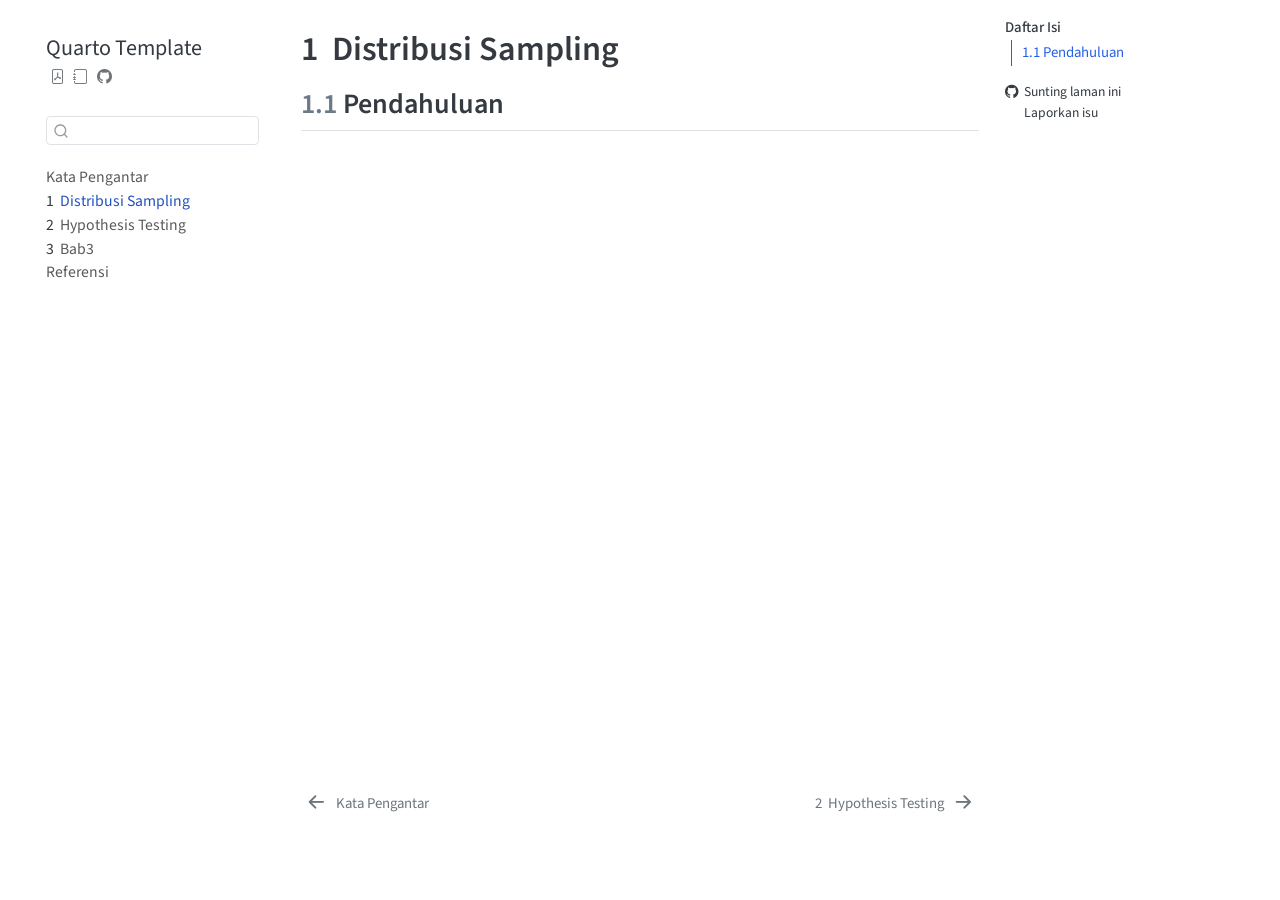
==== docs/chapters/bab-1.html @ 491b6e1a "Initial Quarto book project" ====
<!DOCTYPE html>
<html xmlns="http://www.w3.org/1999/xhtml" lang="id" xml:lang="id"><head>

<meta charset="utf-8">
<meta name="generator" content="quarto-1.11.9">

<meta name="viewport" content="width=device-width, initial-scale=1.0, user-scalable=yes">

<meta name="description" content="Deskripsi singkat tentang buku">

<title>1&nbsp; Distribusi Sampling – Quarto Template</title>
<style>
/* Default styles provided by pandoc.
** See https://pandoc.org/MANUAL.html#variables-for-html for config info.
*/
span.smallcaps{font-variant: small-caps;}
div.columns{display: flex; gap: 1.5em;}
div.column{flex: auto;}
@media screen {
div.columns{gap: min(4vw, 1.5em);}
div.column{overflow-x: auto;}
}
div.hanging-indent{margin-left: 1.5em; text-indent: -1.5em;}
ul.task-list{list-style: none;}
ul.task-list li input[type="checkbox"] {
  width: 0.8em;
  margin: 0 0.8em 0.2em -1em; /* quarto-specific, see https://github.com/quarto-dev/quarto-cli/issues/4556 */ 
  vertical-align: middle;
}
</style>


<script src="../site_libs/quarto-nav/quarto-nav.js"></script>
<script src="../site_libs/quarto-nav/headroom.min.js"></script>
<script src="../site_libs/clipboard/clipboard.min.js"></script>
<script src="../site_libs/quarto-search/autocomplete.umd.js"></script>
<script src="../site_libs/quarto-search/fuse.min.js"></script>
<script src="../site_libs/quarto-search/quarto-search.js"></script>
<meta name="quarto:offset" content="../">
<link href="../chapters/bab-2.html" rel="next">
<link href="../index.html" rel="prev">
<script src="../site_libs/quarto-html/quarto.js" type="module"></script>
<script src="../site_libs/quarto-html/tabsets/tabsets.js" type="module"></script>
<script src="../site_libs/quarto-html/scrollable-regions/scrollable-regions.js" type="module"></script>
<script src="../site_libs/quarto-html/popper.min.js"></script>
<script src="../site_libs/quarto-html/tippy.umd.min.js"></script>
<script src="../site_libs/quarto-html/anchor.min.js"></script>
<link href="../site_libs/quarto-html/tippy.css" rel="stylesheet">
<link href="../site_libs/quarto-html/quarto-syntax-highlighting-63b5708e65d6cd79cd7618c58d0c21e7.css" rel="stylesheet" id="quarto-text-highlighting-styles">
<script src="../site_libs/bootstrap/bootstrap.min.js"></script>
<link href="../site_libs/bootstrap/bootstrap-icons.css" rel="stylesheet">
<link href="../site_libs/bootstrap/bootstrap-8575377b15774f46c10fa1d7752ca172.min.css" rel="stylesheet" append-hash="true" id="quarto-bootstrap" data-mode="light">
<script id="quarto-search-options" type="application/json">{
  "location": "sidebar",
  "copy-button": false,
  "collapse-after": 3,
  "panel-placement": "start",
  "type": "textbox",
  "limit": 50,
  "keyboard-shortcut": [
    "f",
    "/",
    "s"
  ],
  "show-item-context": false,
  "language": {
    "search-no-results-text": "Tidak ada hasil",
    "search-matching-documents-text": "dokumen cocok",
    "search-copy-link-title": "Salin tautan untuk mencari",
    "search-hide-matches-text": "Sembunyikan kecocokan lainnya",
    "search-more-match-text": "kecocokan lainnya di dokumen ini",
    "search-more-matches-text": "kecocokan lainnya di dokumen ini",
    "search-clear-button-title": "Hapus",
    "search-text-placeholder": "",
    "search-detached-cancel-button-title": "Batal",
    "search-submit-button-title": "Kirim",
    "search-label": "Mencari"
  }
}</script>
<style>html{ scroll-behavior: smooth; }</style>
<meta name="author" content="Bakti Siregar, M.Sc.">


<link rel="stylesheet" href="../assets/style.css">
</head>

<body class="nav-sidebar floating quarto-light"><a id="quarto-skip-link" class="visually-hidden-focusable" href="#quarto-document-content">Skip to main content</a>

<div id="quarto-search-results"></div>
  <header id="quarto-header" class="headroom fixed-top">
  <nav class="quarto-secondary-nav" aria-label="Bilah alat">
    <div class="container-fluid d-flex">
      <button type="button" class="quarto-btn-toggle btn" data-bs-toggle="collapse" role="button" data-bs-target=".quarto-sidebar-collapse-item" aria-controls="quarto-sidebar" aria-expanded="false" aria-label="Alihkan bilah sisi" onclick="if (window.quartoToggleHeadroom) { window.quartoToggleHeadroom(); }">
        <i class="bi bi-layout-text-sidebar-reverse"></i>
      </button>
        <nav class="quarto-page-breadcrumbs" aria-label="Jalur"><ol class="breadcrumb"><li class="breadcrumb-item"><a href="../chapters/bab-1.html"><span class="chapter-number">1</span>&nbsp; <span class="chapter-title">Distribusi Sampling</span></a></li></ol></nav>
        <a class="flex-grow-1" data-bs-toggle="collapse" data-bs-target=".quarto-sidebar-collapse-item" onclick="if (window.quartoToggleHeadroom) { window.quartoToggleHeadroom(); }">      
        </a>
      <button type="button" class="btn quarto-search-button" aria-label="Mencari" onclick="window.quartoOpenSearch();">
        <i class="bi bi-search"></i>
      </button>
    </div>
  </nav>
</header>
<!-- content -->
<div id="quarto-content" class="quarto-container page-columns page-rows-contents page-layout-article">
<!-- sidebar -->
  <nav id="quarto-sidebar" class="sidebar collapse collapse-horizontal quarto-sidebar-collapse-item sidebar-navigation floating overflow-auto" aria-label="Situs web">
    <div class="pt-lg-2 mt-2 text-left sidebar-header">
    <div class="sidebar-title mb-0 py-0">
      <a href="../">Quarto Template</a> 
        <div class="sidebar-tools-main tools-wide">
    <a href="../Quarto-Template.pdf" title="Pratinjau PDF" class="quarto-navigation-tool px-1" aria-label="Pratinjau PDF"><i class="bi bi-file-pdf"></i></a>
    <a href="../epub-reader.html" title="Pratinjau EPUB" class="quarto-navigation-tool px-1" aria-label="Pratinjau EPUB"><i class="bi bi-journal"></i></a>
    <a href="https://github.com/pakardata1/ebook-template-quarto.git" title="Kode Sumber" class="quarto-navigation-tool px-1" aria-label="Kode Sumber"><i class="bi bi-github"></i></a>
</div>
    </div>
      </div>
        <div class="mt-2 flex-shrink-0 align-items-center">
        <div class="sidebar-search">
        <div id="quarto-search" class="" title="Mencari"></div>
        </div>
        </div>
    <div class="sidebar-menu-container"> 
    <ul class="list-unstyled mt-1">
        <li class="sidebar-item">
  <div class="sidebar-item-container"> 
  <a href="../index.html" class="sidebar-item-text sidebar-link">
 <span class="menu-text">Kata Pengantar</span></a>
  </div>
</li>
        <li class="sidebar-item">
  <div class="sidebar-item-container"> 
  <a href="../chapters/bab-1.html" class="sidebar-item-text sidebar-link active">
 <span class="menu-text"><span class="chapter-number">1</span>&nbsp; <span class="chapter-title">Distribusi Sampling</span></span></a>
  </div>
</li>
        <li class="sidebar-item">
  <div class="sidebar-item-container"> 
  <a href="../chapters/bab-2.html" class="sidebar-item-text sidebar-link">
 <span class="menu-text"><span class="chapter-number">2</span>&nbsp; <span class="chapter-title">Hypothesis Testing</span></span></a>
  </div>
</li>
        <li class="sidebar-item">
  <div class="sidebar-item-container"> 
  <a href="../chapters/bab-3.html" class="sidebar-item-text sidebar-link">
 <span class="menu-text"><span class="chapter-number">3</span>&nbsp; <span class="chapter-title">Bab3</span></span></a>
  </div>
</li>
        <li class="sidebar-item">
  <div class="sidebar-item-container"> 
  <a href="../references/referensi.html" class="sidebar-item-text sidebar-link">
 <span class="menu-text">Referensi</span></a>
  </div>
</li>
    </ul>
    </div>
</nav>
<div id="quarto-sidebar-glass" class="quarto-sidebar-collapse-item" data-bs-toggle="collapse" data-bs-target=".quarto-sidebar-collapse-item"></div>
<!-- margin-sidebar -->
    <div id="quarto-margin-sidebar" class="sidebar margin-sidebar">
        <nav id="TOC" role="doc-toc" aria-labelledby="toc-title" class="toc-active">
    <h2 id="toc-title">Daftar Isi</h2>
   
  <ul>
  <li><a href="#pendahuluan" id="toc-pendahuluan" class="nav-link active" data-scroll-target="#pendahuluan"><span class="header-section-number">1.1</span> Pendahuluan</a></li>
  </ul>
<div class="toc-actions"><ul><li><a href="https://github.com/pakardata1/ebook-template-quarto.git/edit/main/chapters/bab-1.qmd" class="toc-action"><i class="bi bi-github"></i>Sunting laman ini</a></li><li><a href="https://github.com/pakardata1/ebook-template-quarto.git/issues/new" class="toc-action"><i class="bi empty"></i>Laporkan isu</a></li></ul></div></nav>
    </div>
<!-- main -->
<main class="content" id="quarto-document-content" tabindex="-1">

<header id="title-block-header" class="quarto-title-block default">
<div class="quarto-title">
<h1 class="title"><span class="chapter-number">1</span>&nbsp; <span class="chapter-title">Distribusi Sampling</span></h1>
</div>



<div class="quarto-title-meta">

    
  
    
  </div>
  


</header>


<section id="pendahuluan" class="level2" data-number="1.1">
<h2 data-number="1.1" class="anchored" data-anchor-id="pendahuluan"><span class="header-section-number">1.1</span> Pendahuluan</h2>


</section>

</main> <!-- /main -->
<script>

document.querySelectorAll('a[href^="http://"], a[href^="https://"]').forEach((link) => {

  if (link.classList.contains("quarto-navigation-tool")) {

    return;

  }



  window.tippy(link, {

    content: link.href,

    placement: "top",

    maxWidth: 480,

  });

});

</script>

<script id="quarto-html-after-body" type="application/javascript">
  window.document.addEventListener("DOMContentLoaded", function (event) {
    const icon = "";
    const anchorJS = new window.AnchorJS();
    anchorJS.options = {
      placement: 'right',
      icon: icon
    };
    anchorJS.add('.anchored');
    const isCodeAnnotation = (el) => {
      for (const clz of el.classList) {
        if (clz.startsWith('code-annotation-')) {                     
          return true;
        }
      }
      return false;
    }
    const onCopySuccess = function(e) {
      // button target
      const button = e.trigger;
      // don't keep focus
      button.blur();
      // flash "checked"
      button.classList.add('code-copy-button-checked');
      var currentTitle = button.getAttribute("title");
      button.setAttribute("title", "Disalin!");
      let tooltip;
      if (window.bootstrap) {
        button.setAttribute("data-bs-toggle", "tooltip");
        button.setAttribute("data-bs-placement", "left");
        button.setAttribute("data-bs-title", "Disalin!");
        tooltip = new bootstrap.Tooltip(button, 
          { trigger: "manual", 
            customClass: "code-copy-button-tooltip",
            offset: [0, -8]});
        tooltip.show();    
      }
      setTimeout(function() {
        if (tooltip) {
          tooltip.hide();
          button.removeAttribute("data-bs-title");
          button.removeAttribute("data-bs-toggle");
          button.removeAttribute("data-bs-placement");
        }
        button.setAttribute("title", currentTitle);
        button.classList.remove('code-copy-button-checked');
      }, 1000);
      // clear code selection
      e.clearSelection();
    }
    const getTextToCopy = function(trigger) {
      const outerScaffold = trigger.parentElement.cloneNode(true);
      const codeEl = outerScaffold.querySelector('code');
      for (const childEl of codeEl.children) {
        if (isCodeAnnotation(childEl)) {
          childEl.remove();
        }
      }
      return codeEl.innerText;
    }
    const clipboard = new window.ClipboardJS('.code-copy-button:not([data-in-quarto-modal])', {
      text: getTextToCopy
    });
    clipboard.on('success', onCopySuccess);
    if (window.document.getElementById('quarto-embedded-source-code-modal')) {
      const clipboardModal = new window.ClipboardJS('.code-copy-button[data-in-quarto-modal]', {
        text: getTextToCopy,
        container: window.document.getElementById('quarto-embedded-source-code-modal')
      });
      clipboardModal.on('success', onCopySuccess);
    }
      var localhostRegex = new RegExp(/^(?:http|https):\/\/localhost\:?[0-9]*\//);
      var mailtoRegex = new RegExp(/^mailto:/);
        var filterRegex = new RegExp('/' + window.location.host + '/');
      const newWindowLabel = "(opens in a new tab)";
      const newWindowNoteId = "quarto-ext-newwindow-label";
      // Links reference one hidden label through aria-describedby, so the
      // announcement never changes their accessible name.
      var describeNewWindow = (link) => {
        if (!window.document.getElementById(newWindowNoteId)) {
          var newWindowNote = window.document.createElement("span");
          newWindowNote.id = newWindowNoteId;
          newWindowNote.hidden = true;
          newWindowNote.textContent = newWindowLabel;
          window.document.body.appendChild(newWindowNote);
        }
        var describedBy = (link.getAttribute("aria-describedby") || "").split(/\s+/).filter(Boolean);
        if (!describedBy.includes(newWindowNoteId)) {
          describedBy.push(newWindowNoteId);
          link.setAttribute("aria-describedby", describedBy.join(" "));
        }
      }
      var isInternal = (href) => {
          return filterRegex.test(href) || localhostRegex.test(href) || mailtoRegex.test(href);
      }
      // Inspect non-navigation links and adorn them if external
      window.quartoDecorateExternalLinks = function (root) {
     var links = (root || window.document).querySelectorAll('a[href]:not(.nav-link):not(.navbar-brand):not(.toc-action):not(.sidebar-link):not(.sidebar-item-toggle):not(.pagination-link):not(.no-external):not([aria-hidden]):not(.dropdown-item):not(.quarto-navigation-tool):not(.about-link)');
      for (var i=0; i<links.length; i++) {
        const link = links[i];
        if (!isInternal(link.href)) {
          // undo the damage that might have been done by quarto-nav.js in the case of
          // links that we want to consider external
          if (link.dataset.originalHref !== undefined) {
            link.href = link.dataset.originalHref;
          }
            // target, if specified
            link.setAttribute("target", "_blank");
            if (link.getAttribute("rel") === null) {
              link.setAttribute("rel", "noopener");
            }
            describeNewWindow(link);
          if (!link.classList.contains('no-external-icon')) {
          }
        }
      }
      };
      window.quartoDecorateExternalLinks(window.document);
    // Esc closes the popup (WCAG 1.4.13) and focus leaving both trigger and
    // popup closes it (WCAG 2.4.11); tippy handles neither for interactive popups.
    const hideOnEscAndFocusOut = {
      name: 'hideOnEscAndFocusOut',
      defaultValue: true,
      fn(instance) {
        const dismiss = () => {
          // A show scheduled by the trigger delay would otherwise reopen it
          instance.clearDelayTimeouts();
          instance.hide();
        };
        const onKeyDown = (event) => {
          if (event.key !== 'Escape') {
            return;
          }
          // Keep Esc from also reaching page handlers (e.g. reveal.js overview),
          // except an open reveal.js slide menu, which Esc should close too.
          // The menu handles keys only when its keyboard option is on.
          const menuHandlesEsc = window.Reveal?.getPlugin?.('menu')?.isOpen() &&
            window.Reveal.getConfig().menu?.keyboard !== false;
          if (!menuHandlesEsc) {
            event.stopPropagation();
          }
          if (instance.popper.contains(window.document.activeElement)) {
            // Disabled while refocusing so the focus trigger does not reopen it
            instance.disable();
            instance.reference.focus();
            instance.enable();
          }
          dismiss();
        };
        const onFocusOut = (event) => {
          const target = event.relatedTarget;
          if (target && !instance.reference.contains(target) &&
              !instance.popper.contains(target)) {
            dismiss();
          }
        };
        // On the trigger too: a click trigger (code-annotations: select) has no
        // blur handling. Attached for the instance's lifetime so leaving the
        // trigger also cancels a show still pending on the trigger delay.
        instance.reference.addEventListener('focusout', onFocusOut);
        return {
          onShow() {
            window.document.addEventListener('keydown', onKeyDown, true);
            instance.popper.addEventListener('focusout', onFocusOut);
          },
          onHide() {
            window.document.removeEventListener('keydown', onKeyDown, true);
            instance.popper.removeEventListener('focusout', onFocusOut);
          },
          onDestroy() {
            instance.reference.removeEventListener('focusout', onFocusOut);
          },
        };
      },
    };
    function tippyHover(el, contentFn, onTriggerFn, onUntriggerFn) {
      const config = {
        allowHTML: true,
        maxWidth: 500,
        delay: 100,
        arrow: false,
        appendTo: function(el) {
            return el.parentElement;
        },
        interactive: true,
        interactiveBorder: 10,
        theme: 'quarto',
        placement: 'bottom-start',
        plugins: [hideOnEscAndFocusOut],
      };
      if (contentFn) {
        config.content = contentFn;
      }
      if (onTriggerFn) {
        config.onTrigger = onTriggerFn;
      }
      if (onUntriggerFn) {
        config.onUntrigger = onUntriggerFn;
      }
      window.tippy(el, config); 
    }
    const noterefs = window.document.querySelectorAll('a[role="doc-noteref"]');
    for (var i=0; i<noterefs.length; i++) {
      const ref = noterefs[i];
      tippyHover(ref, function() {
        // use id or data attribute instead here
        let href = ref.getAttribute('data-footnote-href') || ref.getAttribute('href');
        try { href = new URL(href).hash; } catch {}
        const id = href.replace(/^#\/?/, "");
        const note = window.document.getElementById(id);
        if (note) {
          return note.innerHTML;
        } else {
          return "";
        }
      });
    }
    const xrefs = window.document.querySelectorAll('a.quarto-xref');
    const processXRef = (id, note) => {
      // Strip column container classes
      const stripColumnClz = (el) => {
        el.classList.remove("page-full", "page-columns");
        if (el.children) {
          for (const child of el.children) {
            stripColumnClz(child);
          }
        }
      }
      stripColumnClz(note)
      if (id === null || id.startsWith('sec-')) {
        // Special case sections, only their first couple elements
        const container = document.createElement("div");
        if (note.children && note.children.length > 2) {
          container.appendChild(note.children[0].cloneNode(true));
          for (let i = 1; i < note.children.length; i++) {
            const child = note.children[i];
            if (child.tagName === "P" && child.innerText === "") {
              continue;
            } else {
              container.appendChild(child.cloneNode(true));
              break;
            }
          }
          if (window.Quarto?.typesetMath) {
            window.Quarto.typesetMath(container);
          }
          return container.innerHTML
        } else {
          if (window.Quarto?.typesetMath) {
            window.Quarto.typesetMath(note);
          }
          return note.innerHTML;
        }
      } else {
        // Remove any anchor links if they are present
        const anchorLink = note.querySelector('a.anchorjs-link');
        if (anchorLink) {
          anchorLink.remove();
        }
        if (window.Quarto?.typesetMath) {
          window.Quarto.typesetMath(note);
        }
        if (note.classList.contains("callout")) {
          return note.outerHTML;
        } else {
          return note.innerHTML;
        }
      }
    }
    for (var i=0; i<xrefs.length; i++) {
      const xref = xrefs[i];
      tippyHover(xref, undefined, function(instance) {
        instance.disable();
        let url = xref.getAttribute('href');
        let hash = undefined; 
        if (url.startsWith('#')) {
          hash = url;
        } else {
          try { hash = new URL(url).hash; } catch {}
        }
        if (hash) {
          const id = hash.replace(/^#\/?/, "");
          const note = window.document.getElementById(id);
          if (note !== null) {
            try {
              const html = processXRef(id, note.cloneNode(true));
              instance.setContent(html);
            } finally {
              instance.enable();
              instance.show();
            }
          } else {
            // See if we can fetch this
            fetch(url.split('#')[0])
            .then(res => res.text())
            .then(html => {
              const parser = new DOMParser();
              const htmlDoc = parser.parseFromString(html, "text/html");
              const note = htmlDoc.getElementById(id);
              if (note !== null) {
                const html = processXRef(id, note);
                instance.setContent(html);
              } 
            }).finally(() => {
              instance.enable();
              instance.show();
            });
          }
        } else {
          // See if we can fetch a full url (with no hash to target)
          // This is a special case and we should probably do some content thinning / targeting
          fetch(url)
          .then(res => res.text())
          .then(html => {
            const parser = new DOMParser();
            const htmlDoc = parser.parseFromString(html, "text/html");
            const note = htmlDoc.querySelector('main.content');
            if (note !== null) {
              // This should only happen for chapter cross references
              // (since there is no id in the URL)
              // remove the first header
              if (note.children.length > 0 && note.children[0].tagName === "HEADER") {
                note.children[0].remove();
              }
              const html = processXRef(null, note);
              instance.setContent(html);
            } 
          }).finally(() => {
            instance.enable();
            instance.show();
          });
        }
      }, function(instance) {
      });
    }
        let selectedAnnoteEl;
        const selectorForAnnotation = ( cell, annotation) => {
          let cellAttr = 'data-code-cell="' + cell + '"';
          let lineAttr = 'data-code-annotation="' +  annotation + '"';
          const selector = 'span[' + cellAttr + '][' + lineAttr + ']';
          return selector;
        }
        const selectCodeLines = (annoteEl) => {
          const doc = window.document;
          const targetCell = annoteEl.getAttribute("data-target-cell");
          const targetAnnotation = annoteEl.getAttribute("data-target-annotation");
          const annoteSpan = window.document.querySelector(selectorForAnnotation(targetCell, targetAnnotation));
          const lines = annoteSpan.getAttribute("data-code-lines").split(",");
          const lineIds = lines.map((line) => {
            return targetCell + "-" + line;
          })
          // Each band is positioned against its own containing block, which is
          // not the offsetParent of the lines, so place it from client rects.
          const placeBand = (band, firstEl, lastEl, codeBlock) => {
            const container = band.offsetParent;
            if (container === null) {
              return;
            }
            const containerRect = container.getBoundingClientRect();
            // Reveal.js scales slides with a transform, so convert client
            // pixels back to the CSS pixels of the container.
            const scale = containerRect.height / container.offsetHeight || 1;
            const firstRect = firstEl.getBoundingClientRect();
            const lastRect = lastEl.getBoundingClientRect();
            const top = (firstRect.top - containerRect.top) / scale - container.clientTop + container.scrollTop;
            const height = (lastRect.bottom - firstRect.top) / scale;
            band.style.top = top - 2 + "px";
            band.style.height = height + 4 + "px";
            if (codeBlock) {
              // Without the copy button wrapper, the containing block is wider
              // than the code block, so span the code block explicitly.
              const blockRect = codeBlock.getBoundingClientRect();
              band.style.left = (blockRect.left - containerRect.left) / scale - container.clientLeft + container.scrollLeft + "px";
              band.style.width = blockRect.width / scale + "px";
            }
          };
          if (lineIds.length > 0) {
            const el = window.document.getElementById(lineIds[0]);
            const lastEl = window.document.getElementById(lineIds[lineIds.length - 1]);
            const parent = el.parentElement.parentElement;
            // cook up a div (if necessary) and position it
            let div = window.document.getElementById("code-annotation-line-highlight");
            if (div === null) {
              div = window.document.createElement("div");
              div.setAttribute("id", "code-annotation-line-highlight");
              div.style.position = 'absolute';
              parent.appendChild(div);
            }
            placeBand(div, el, lastEl, parent.closest("div.sourceCode") || parent);
            let gutterDiv = window.document.getElementById("code-annotation-line-highlight-gutter");
            if (gutterDiv === null) {
              gutterDiv = window.document.createElement("div");
              gutterDiv.setAttribute("id", "code-annotation-line-highlight-gutter");
              gutterDiv.style.position = 'absolute';
              const codeCell = window.document.getElementById(targetCell);
              const gutter = codeCell.querySelector('.code-annotation-gutter');
              gutter.appendChild(gutterDiv);
            }
            placeBand(gutterDiv, el, lastEl);
            selectedAnnoteEl = annoteEl;
          }
        };
        const unselectCodeLines = () => {
          const elementsIds = ["code-annotation-line-highlight", "code-annotation-line-highlight-gutter"];
          elementsIds.forEach((elId) => {
            const div = window.document.getElementById(elId);
            if (div) {
              div.remove();
            }
          });
          selectedAnnoteEl = undefined;
        };
          // Handle positioning of the toggle
      window.addEventListener(
        "resize",
        throttle(() => {
          elRect = undefined;
          if (selectedAnnoteEl) {
            selectCodeLines(selectedAnnoteEl);
          }
        }, 10)
      );
      function throttle(fn, ms) {
      let throttle = false;
      let timer;
        return (...args) => {
          if(!throttle) { // first call gets through
              fn.apply(this, args);
              throttle = true;
          } else { // all the others get throttled
              if(timer) clearTimeout(timer); // cancel #2
              timer = setTimeout(() => {
                fn.apply(this, args);
                timer = throttle = false;
              }, ms);
          }
        };
      }
        // Attach click handler to the DT
        const annoteDls = window.document.querySelectorAll('dt[data-target-cell]');
        for (const annoteDlNode of annoteDls) {
          annoteDlNode.addEventListener('click', (event) => {
            const clickedEl = event.target;
            if (clickedEl !== selectedAnnoteEl) {
              unselectCodeLines();
              const activeEl = window.document.querySelector('dt[data-target-cell].code-annotation-active');
              if (activeEl) {
                activeEl.classList.remove('code-annotation-active');
              }
              selectCodeLines(clickedEl);
              clickedEl.classList.add('code-annotation-active');
            } else {
              // Unselect the line
              unselectCodeLines();
              clickedEl.classList.remove('code-annotation-active');
            }
          });
        }
    const findCites = (el) => {
      const parentEl = el.parentElement;
      if (parentEl) {
        const cites = parentEl.dataset.cites;
        if (cites) {
          return {
            el,
            cites: cites.split(' ')
          };
        } else {
          return findCites(el.parentElement)
        }
      } else {
        return undefined;
      }
    };
    var bibliorefs = window.document.querySelectorAll('a[role="doc-biblioref"]');
    for (var i=0; i<bibliorefs.length; i++) {
      const ref = bibliorefs[i];
      const citeInfo = findCites(ref);
      if (citeInfo) {
        tippyHover(citeInfo.el, function() {
          var popup = window.document.createElement('div');
          citeInfo.cites.forEach(function(cite) {
            var citeDiv = window.document.createElement('div');
            citeDiv.classList.add('hanging-indent');
            citeDiv.classList.add('csl-entry');
            var biblioDiv = window.document.getElementById('ref-' + cite);
            if (biblioDiv) {
              citeDiv.innerHTML = biblioDiv.innerHTML;
            }
            popup.appendChild(citeDiv);
          });
          return popup.innerHTML;
        });
      }
    }
  });
  </script>
  <script type="application/javascript">
  window.quartoScrollableRegionsLabels = {"code":"Kode yang dapat digulir","output":"Keluaran yang dapat digulir"};
  </script>
<nav class="page-navigation" aria-label="Halaman">
  <div class="nav-page nav-page-previous">
      <a href="../index.html" class="pagination-link" aria-label="Kata Pengantar">
        <i class="bi bi-arrow-left-short"></i> <span class="nav-page-text">Kata Pengantar</span>
      </a>          
  </div>
  <div class="nav-page nav-page-next">
      <a href="../chapters/bab-2.html" class="pagination-link" aria-label="Hypothesis Testing">
        <span class="nav-page-text"><span class="chapter-number">2</span>&nbsp; <span class="chapter-title">Hypothesis Testing</span></span> <i class="bi bi-arrow-right-short"></i>
      </a>
  </div>
</nav>
</div> <!-- /content -->




<footer class="footer"><div class="nav-footer"><div class="nav-footer-center"><div class="toc-actions d-sm-block d-md-none"><ul><li><a href="https://github.com/pakardata1/ebook-template-quarto.git/edit/main/chapters/bab-1.qmd" class="toc-action"><i class="bi bi-github"></i>Sunting laman ini</a></li><li><a href="https://github.com/pakardata1/ebook-template-quarto.git/issues/new" class="toc-action"><i class="bi empty"></i>Laporkan isu</a></li></ul></div></div></div></footer><script src="../site_libs/quarto-html/zenscroll-min.js"></script>
</body></html>
---- docs/site_libs/quarto-html/quarto-syntax-highlighting-63b5708e65d6cd79cd7618c58d0c21e7.css ----
/* quarto syntax highlight colors */
:root {
  --quarto-hl-ot-color: #003B4F;
  --quarto-hl-at-color: #657422;
  --quarto-hl-ss-color: #20794D;
  --quarto-hl-an-color: #5E5E5E;
  --quarto-hl-fu-color: #4758AB;
  --quarto-hl-st-color: #20794D;
  --quarto-hl-cf-color: #003B4F;
  --quarto-hl-op-color: #5E5E5E;
  --quarto-hl-er-color: #AD0000;
  --quarto-hl-bn-color: #AD0000;
  --quarto-hl-al-color: #AD0000;
  --quarto-hl-va-color: #111111;
  --quarto-hl-bu-color: inherit;
  --quarto-hl-ex-color: inherit;
  --quarto-hl-pp-color: #AD0000;
  --quarto-hl-in-color: #5E5E5E;
  --quarto-hl-vs-color: #20794D;
  --quarto-hl-wa-color: #5E5E5E;
  --quarto-hl-do-color: #5E5E5E;
  --quarto-hl-im-color: #00769E;
  --quarto-hl-ch-color: #20794D;
  --quarto-hl-dt-color: #AD0000;
  --quarto-hl-fl-color: #AD0000;
  --quarto-hl-co-color: #5E5E5E;
  --quarto-hl-cv-color: #5E5E5E;
  --quarto-hl-cn-color: #8f5902;
  --quarto-hl-sc-color: #5E5E5E;
  --quarto-hl-dv-color: #AD0000;
  --quarto-hl-kw-color: #003B4F;
}

/* other quarto variables */
:root {
  --quarto-font-monospace: SFMono-Regular, Menlo, Monaco, Consolas, "Liberation Mono", "Courier New", monospace;
}

/* syntax highlight based on Pandoc's rules */
pre > code.sourceCode > span {
  color: #003B4F;
}

code.sourceCode > span {
  color: #003B4F;
}

div.sourceCode,
div.sourceCode pre.sourceCode {
  color: #003B4F;
}

/* Normal */
code span {
  color: #003B4F;
}

/* Alert */
code span.al {
  color: #AD0000;
  font-style: inherit;
}

/* Annotation */
code span.an {
  color: #5E5E5E;
  font-style: inherit;
}

/* Attribute */
code span.at {
  color: #657422;
  font-style: inherit;
}

/* BaseN */
code span.bn {
  color: #AD0000;
  font-style: inherit;
}

/* BuiltIn */
code span.bu {
  font-style: inherit;
}

/* ControlFlow */
code span.cf {
  color: #003B4F;
  font-weight: bold;
  font-style: inherit;
}

/* Char */
code span.ch {
  color: #20794D;
  font-style: inherit;
}

/* Constant */
code span.cn {
  color: #8f5902;
  font-style: inherit;
}

/* Comment */
code span.co {
  color: #5E5E5E;
  font-style: inherit;
}

/* CommentVar */
code span.cv {
  color: #5E5E5E;
  font-style: italic;
}

/* Documentation */
code span.do {
  color: #5E5E5E;
  font-style: italic;
}

/* DataType */
code span.dt {
  color: #AD0000;
  font-style: inherit;
}

/* DecVal */
code span.dv {
  color: #AD0000;
  font-style: inherit;
}

/* Error */
code span.er {
  color: #AD0000;
  font-style: inherit;
}

/* Extension */
code span.ex {
  font-style: inherit;
}

/* Float */
code span.fl {
  color: #AD0000;
  font-style: inherit;
}

/* Function */
code span.fu {
  color: #4758AB;
  font-style: inherit;
}

/* Import */
code span.im {
  color: #00769E;
  font-style: inherit;
}

/* Information */
code span.in {
  color: #5E5E5E;
  font-style: inherit;
}

/* Keyword */
code span.kw {
  color: #003B4F;
  font-weight: bold;
  font-style: inherit;
}

/* Operator */
code span.op {
  color: #5E5E5E;
  font-style: inherit;
}

/* Other */
code span.ot {
  color: #003B4F;
  font-style: inherit;
}

/* Preprocessor */
code span.pp {
  color: #AD0000;
  font-style: inherit;
}

/* SpecialChar */
code span.sc {
  color: #5E5E5E;
  font-style: inherit;
}

/* SpecialString */
code span.ss {
  color: #20794D;
  font-style: inherit;
}

/* String */
code span.st {
  color: #20794D;
  font-style: inherit;
}

/* Variable */
code span.va {
  color: #111111;
  font-style: inherit;
}

/* VerbatimString */
code span.vs {
  color: #20794D;
  font-style: inherit;
}

/* Warning */
code span.wa {
  color: #5E5E5E;
  font-style: italic;
}

.prevent-inlining {
  content: "</";
}

/*# sourceMappingURL=054cc16b9e9817627be6994582d2ffb5.css.map */
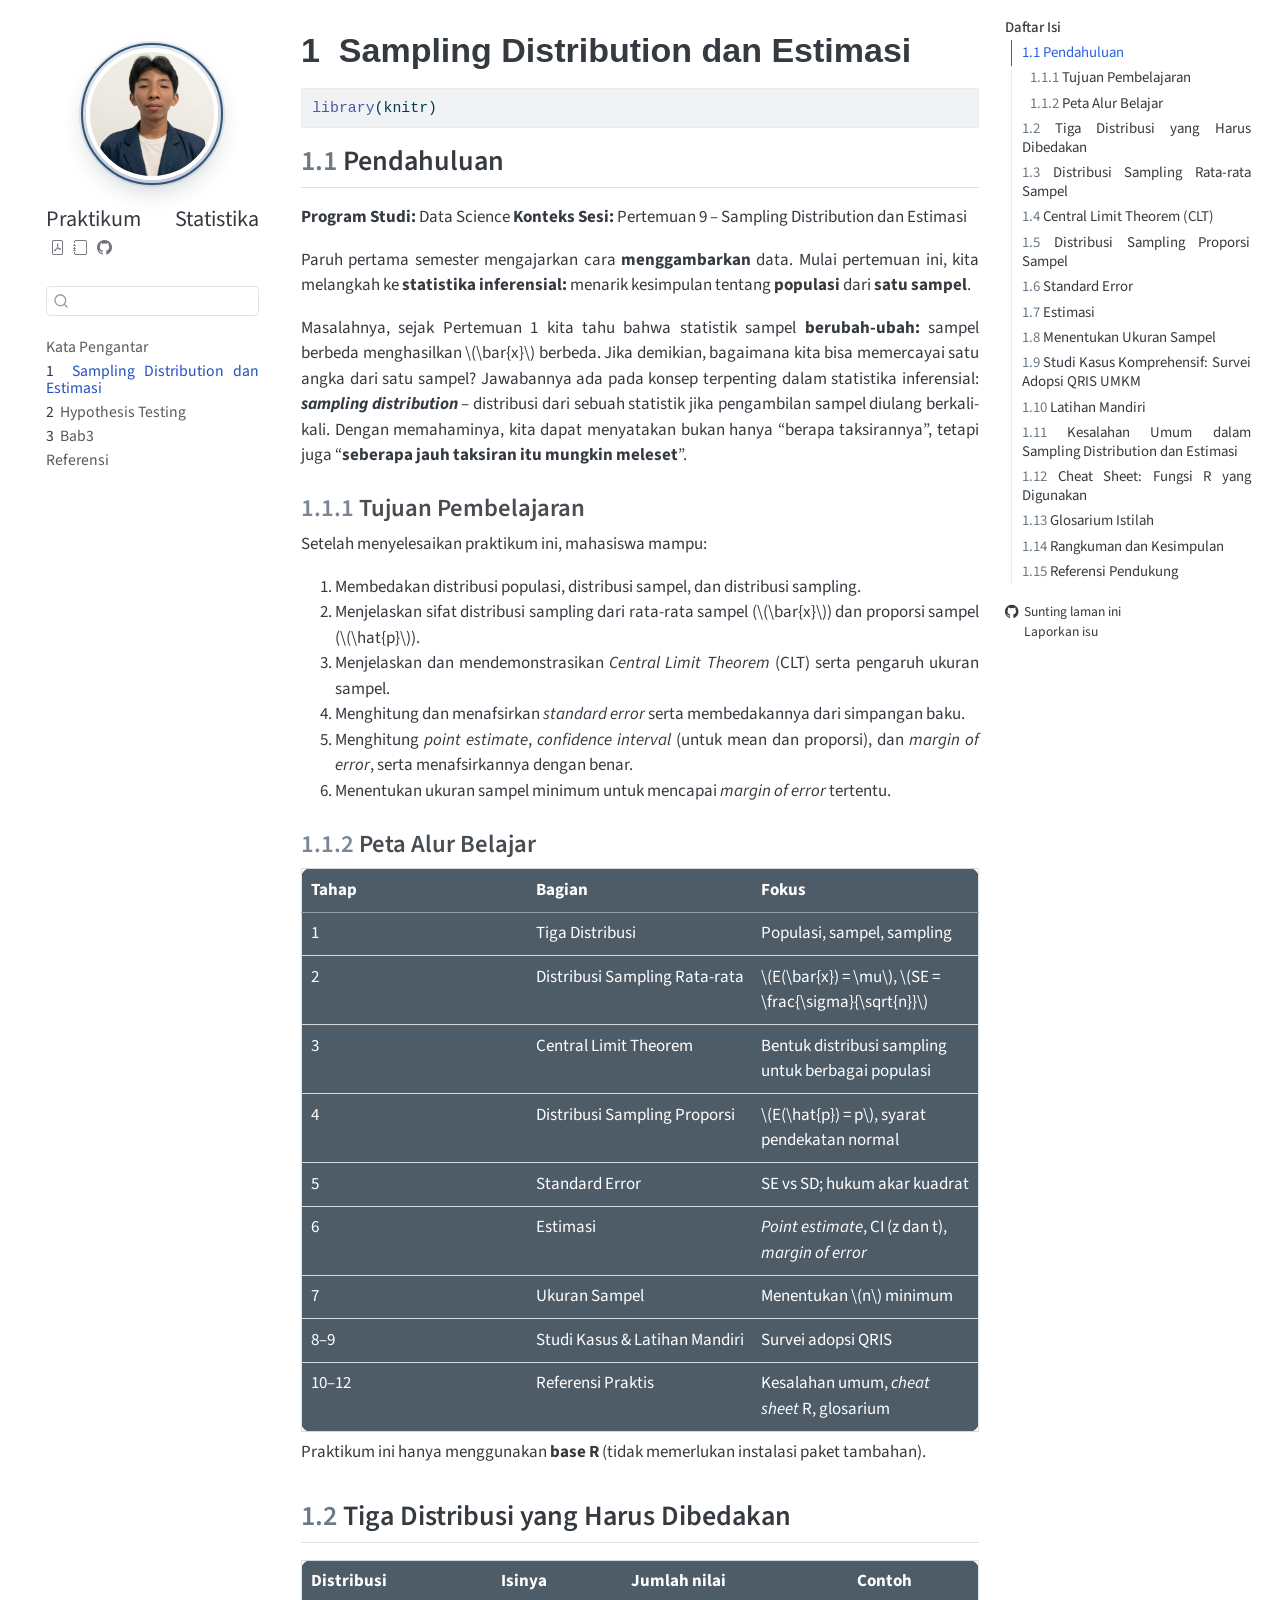
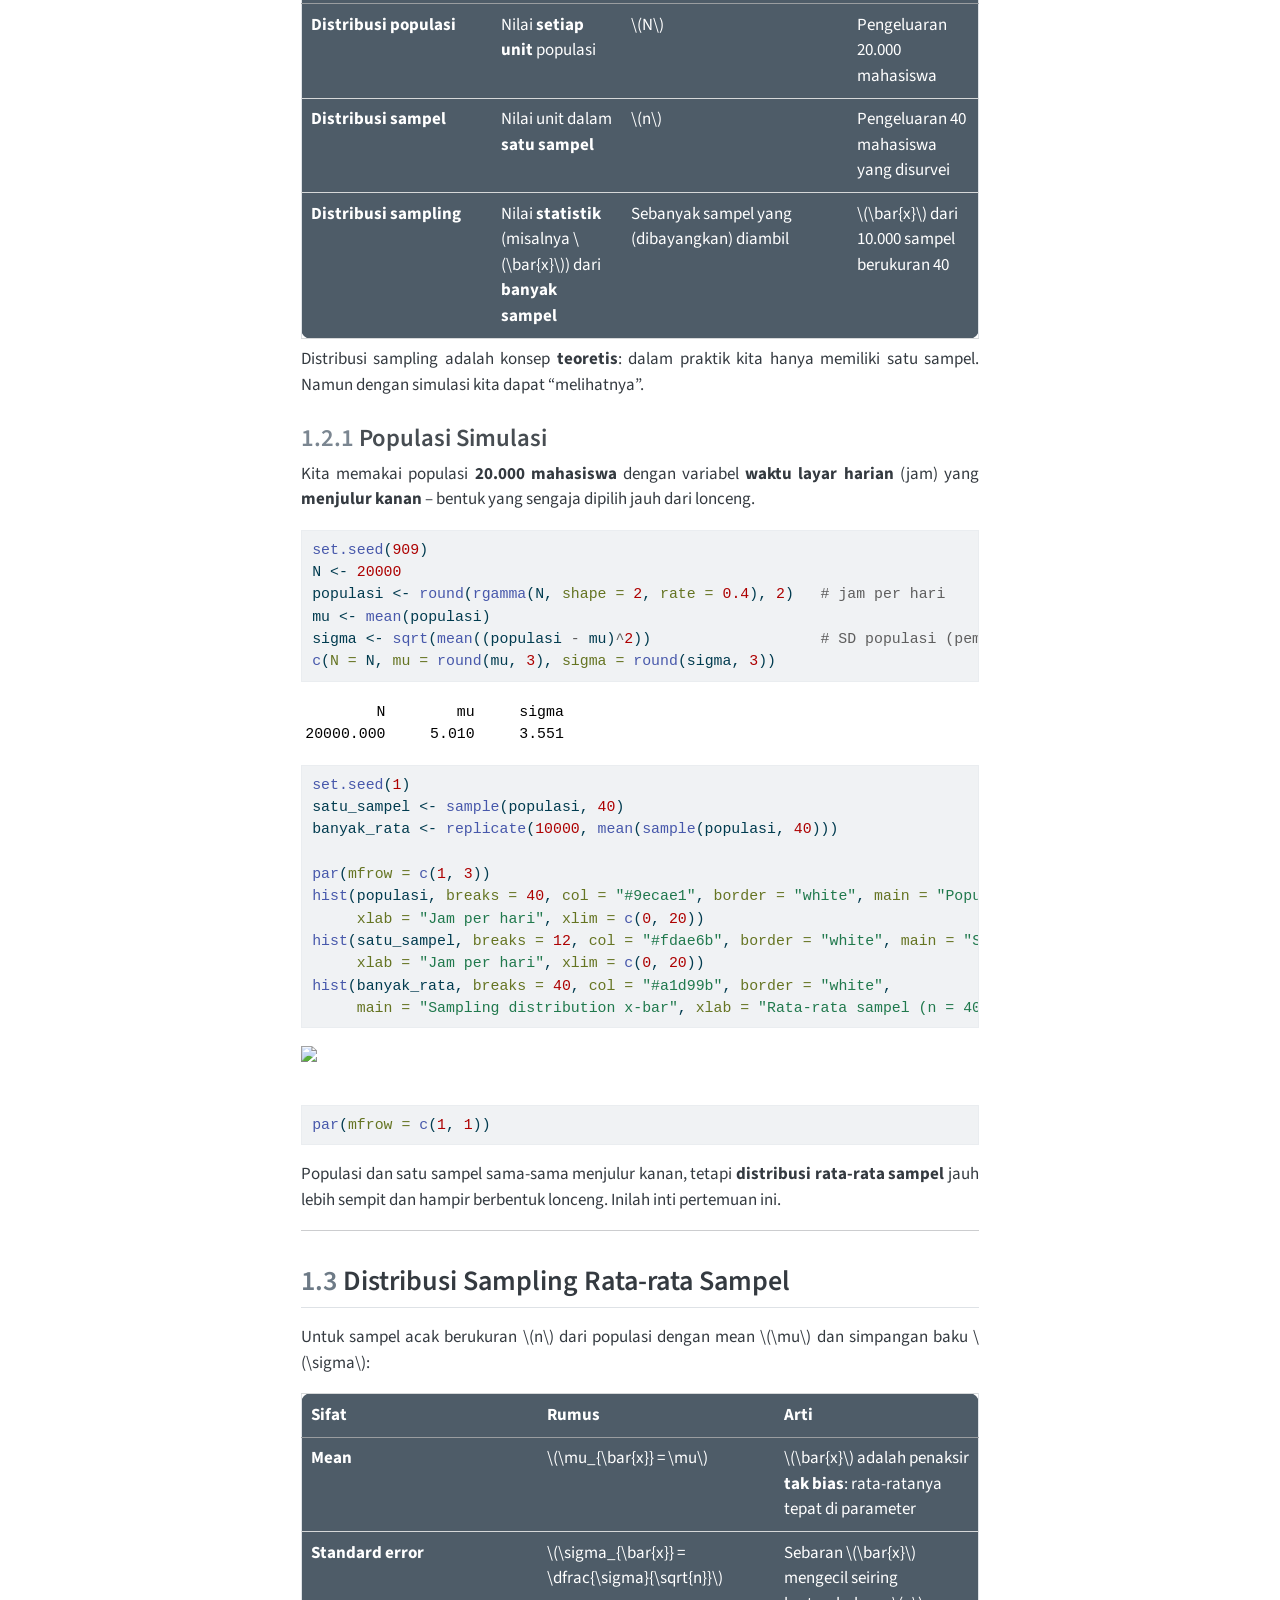
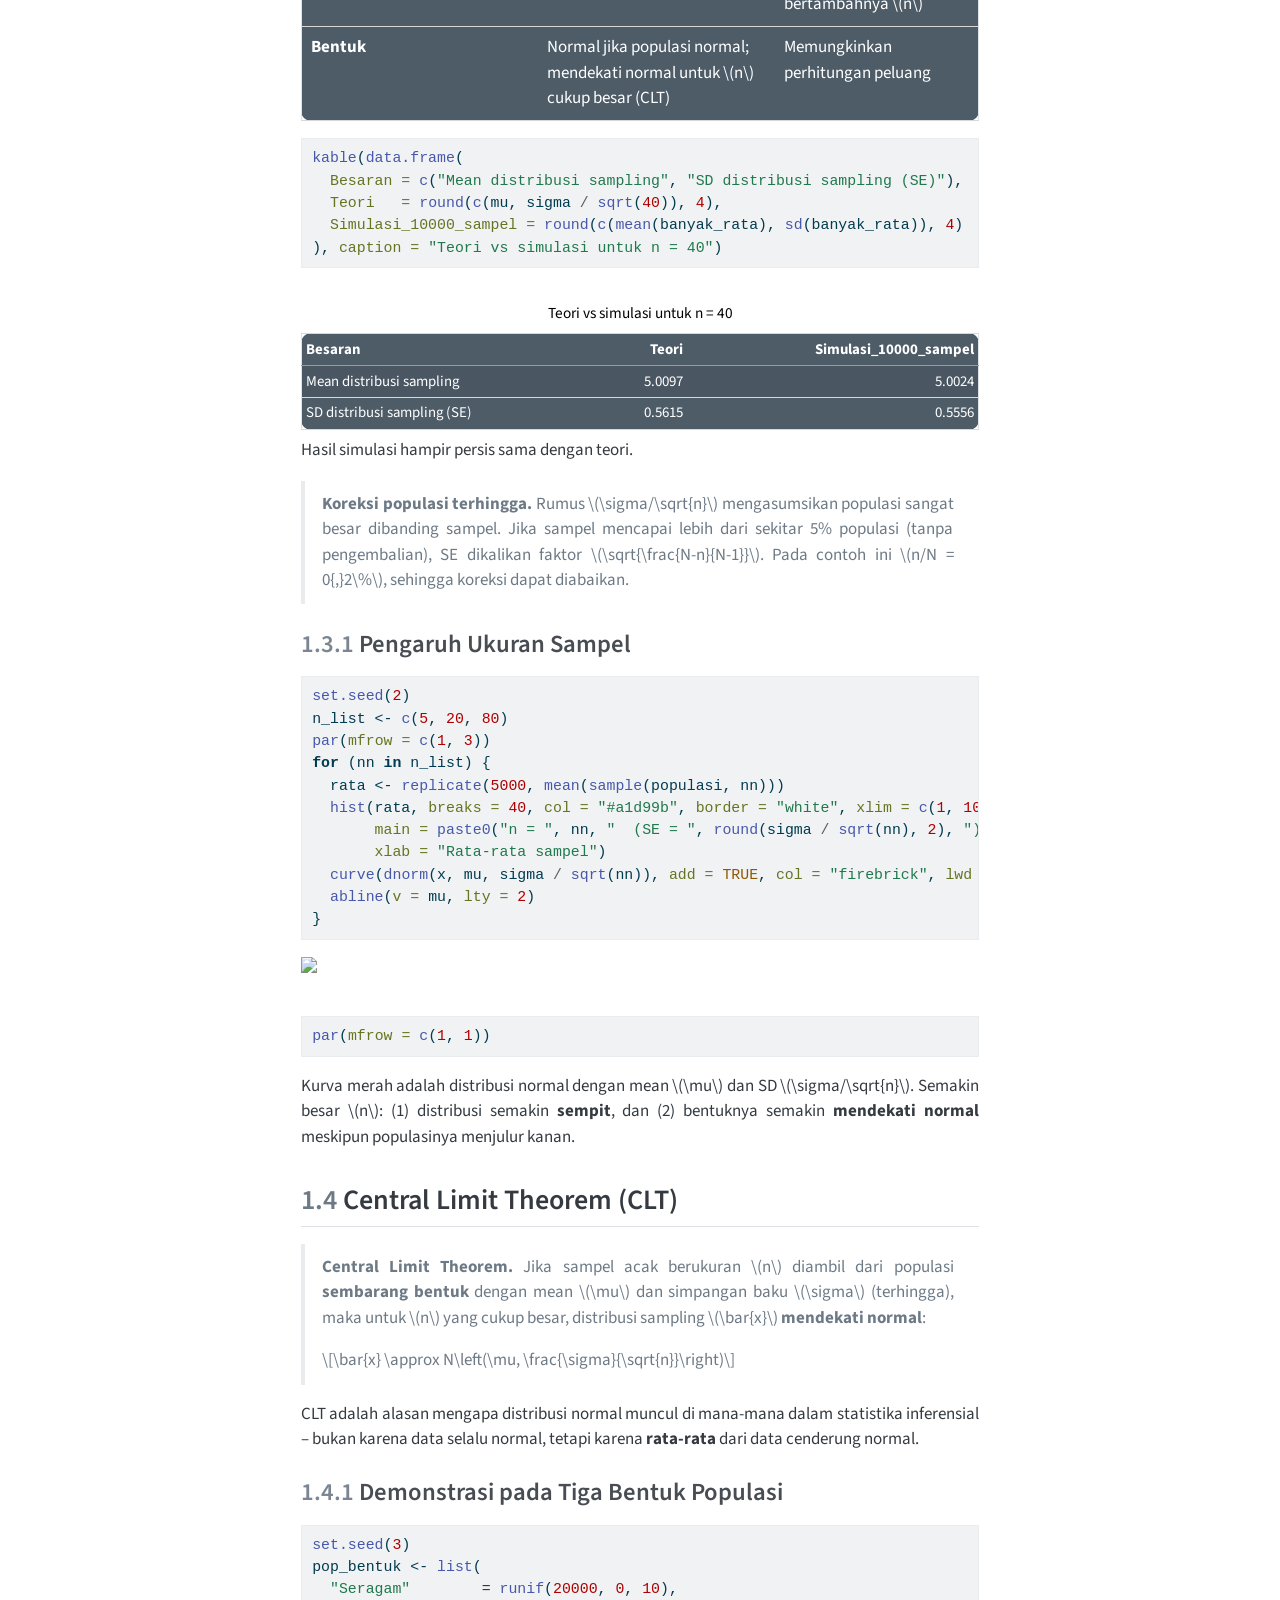
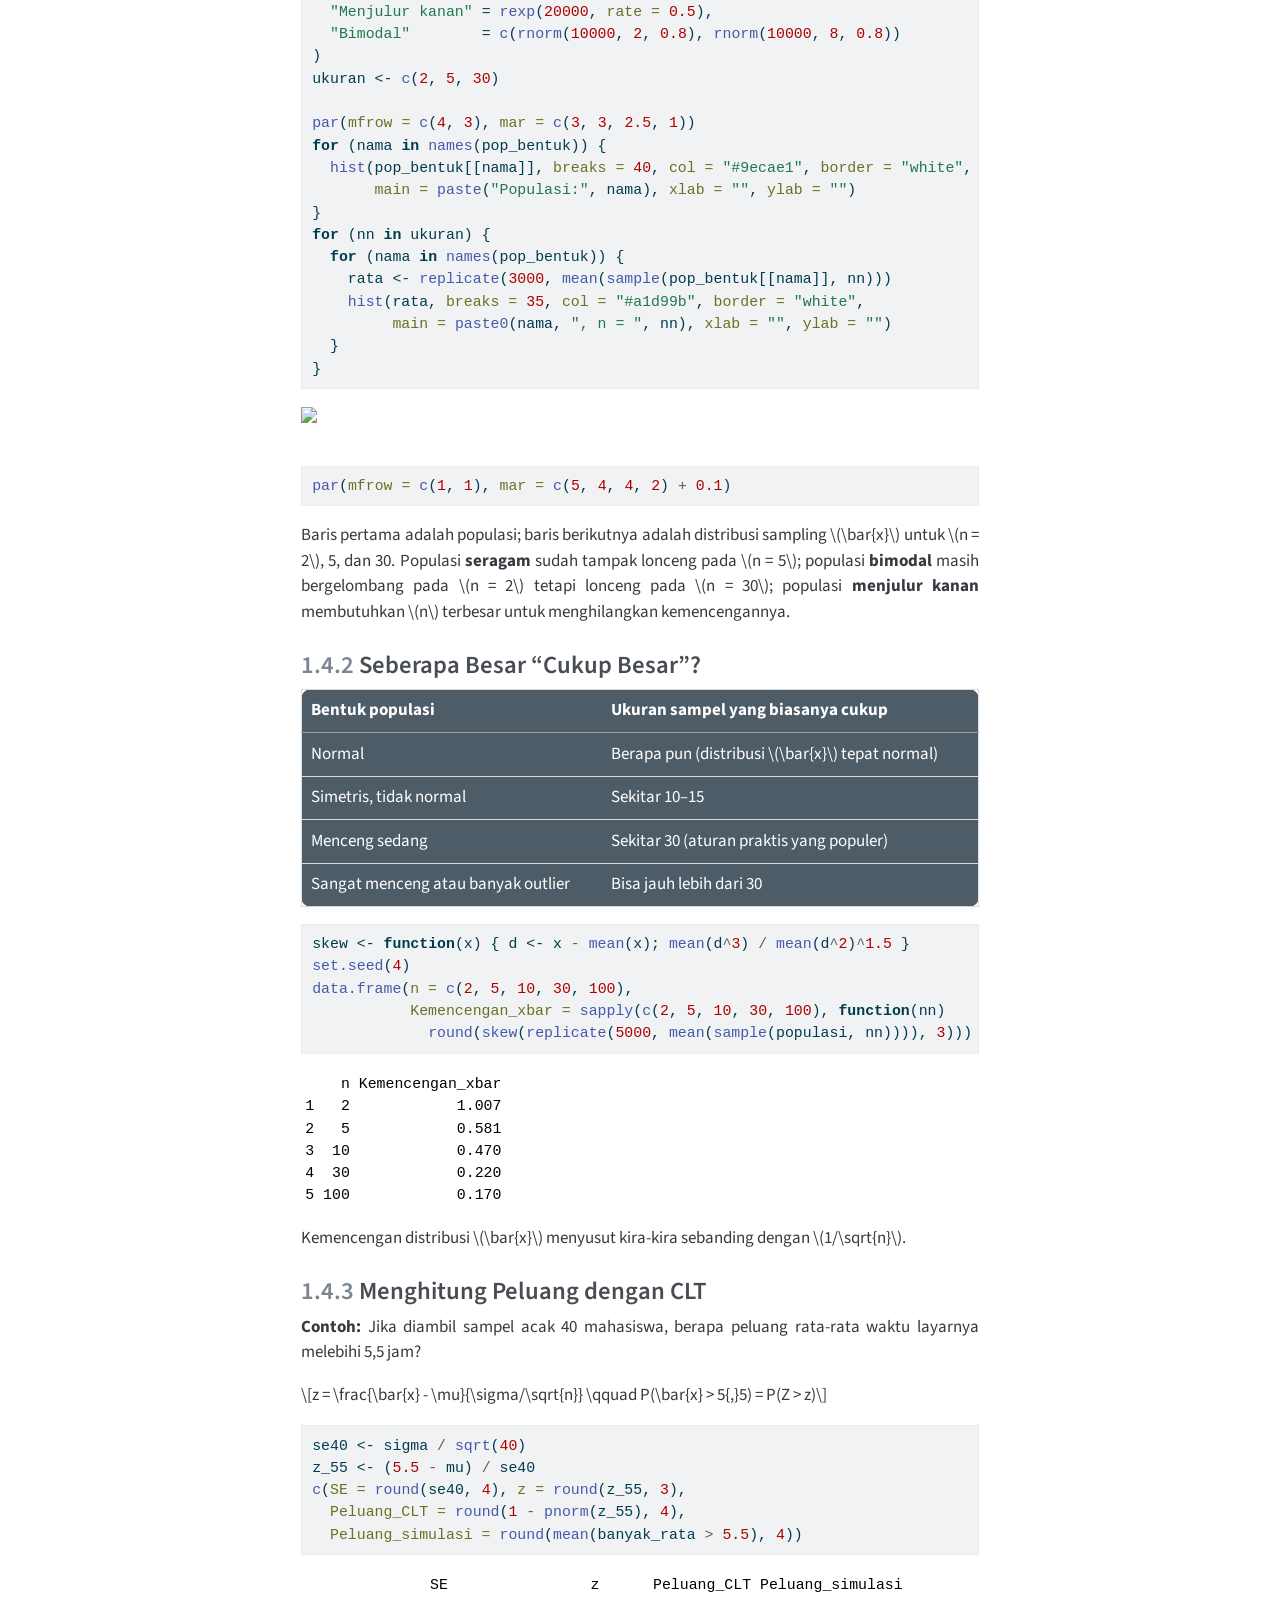
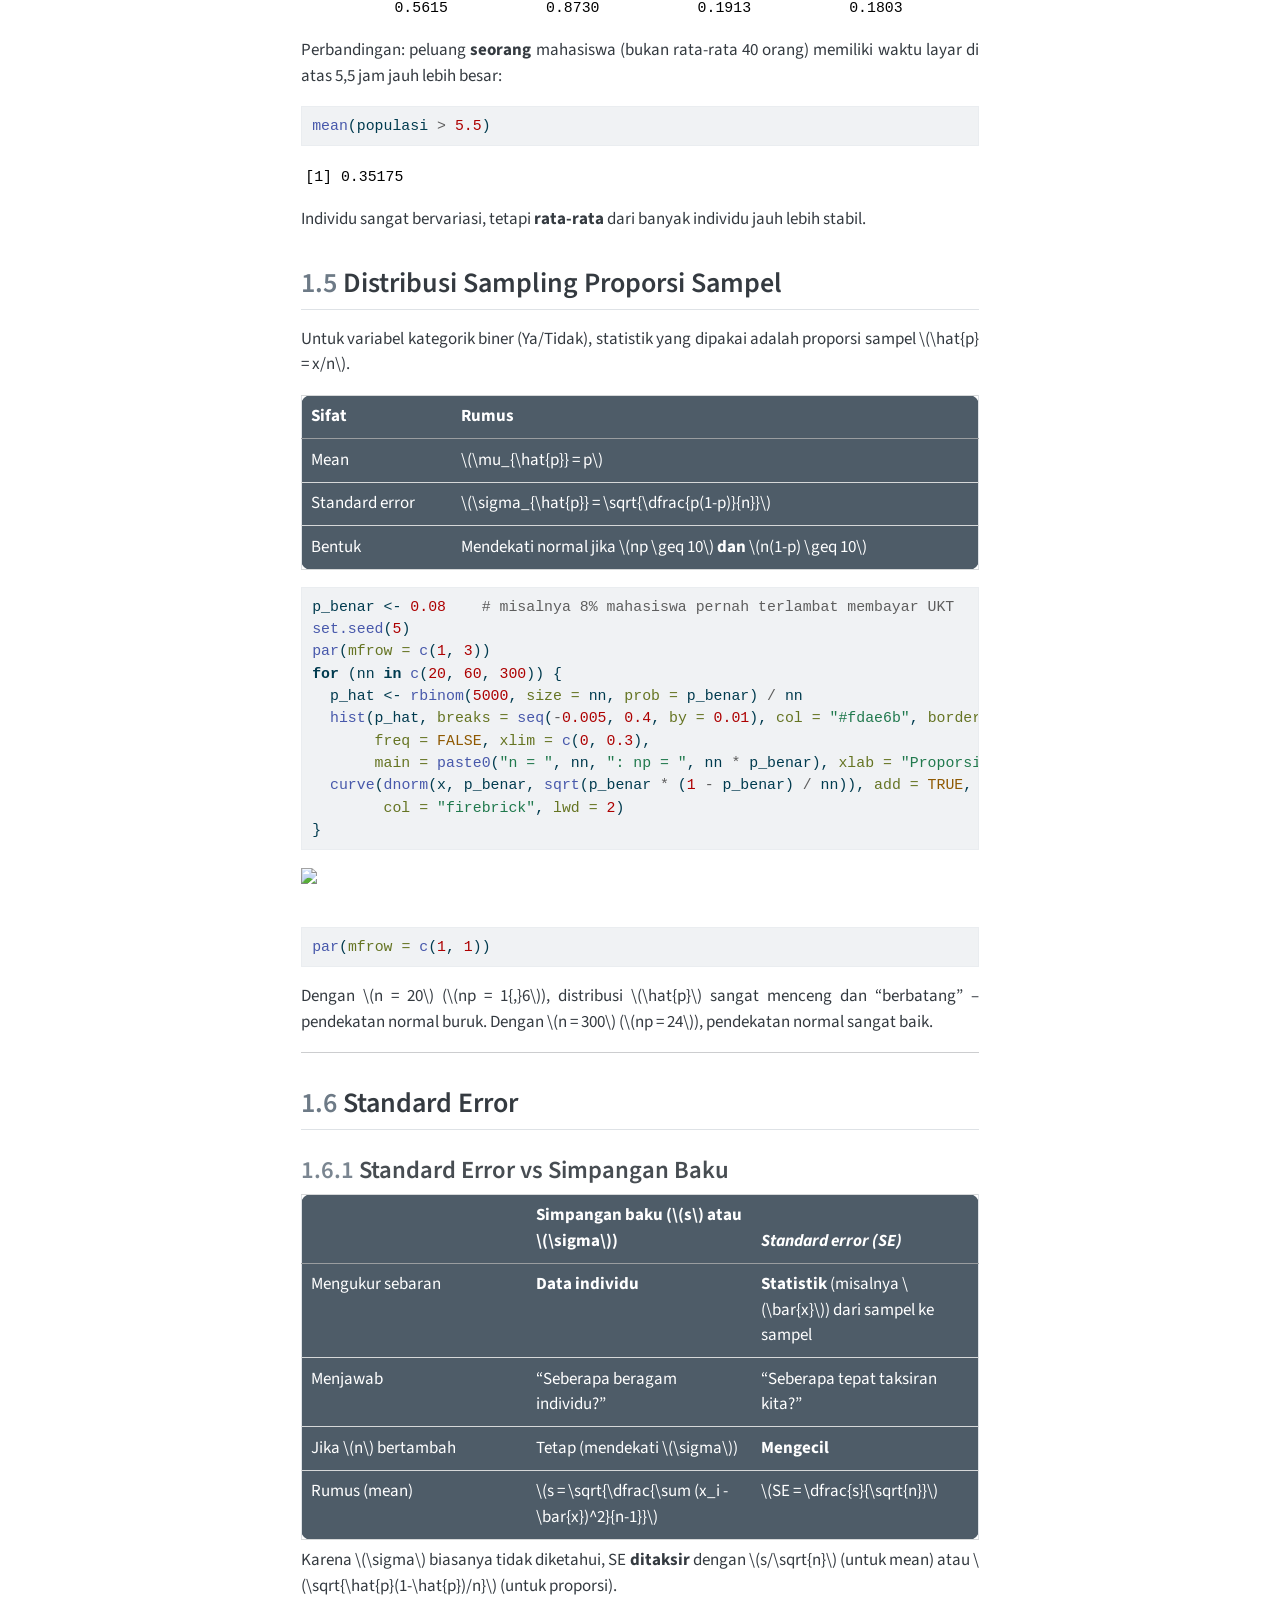
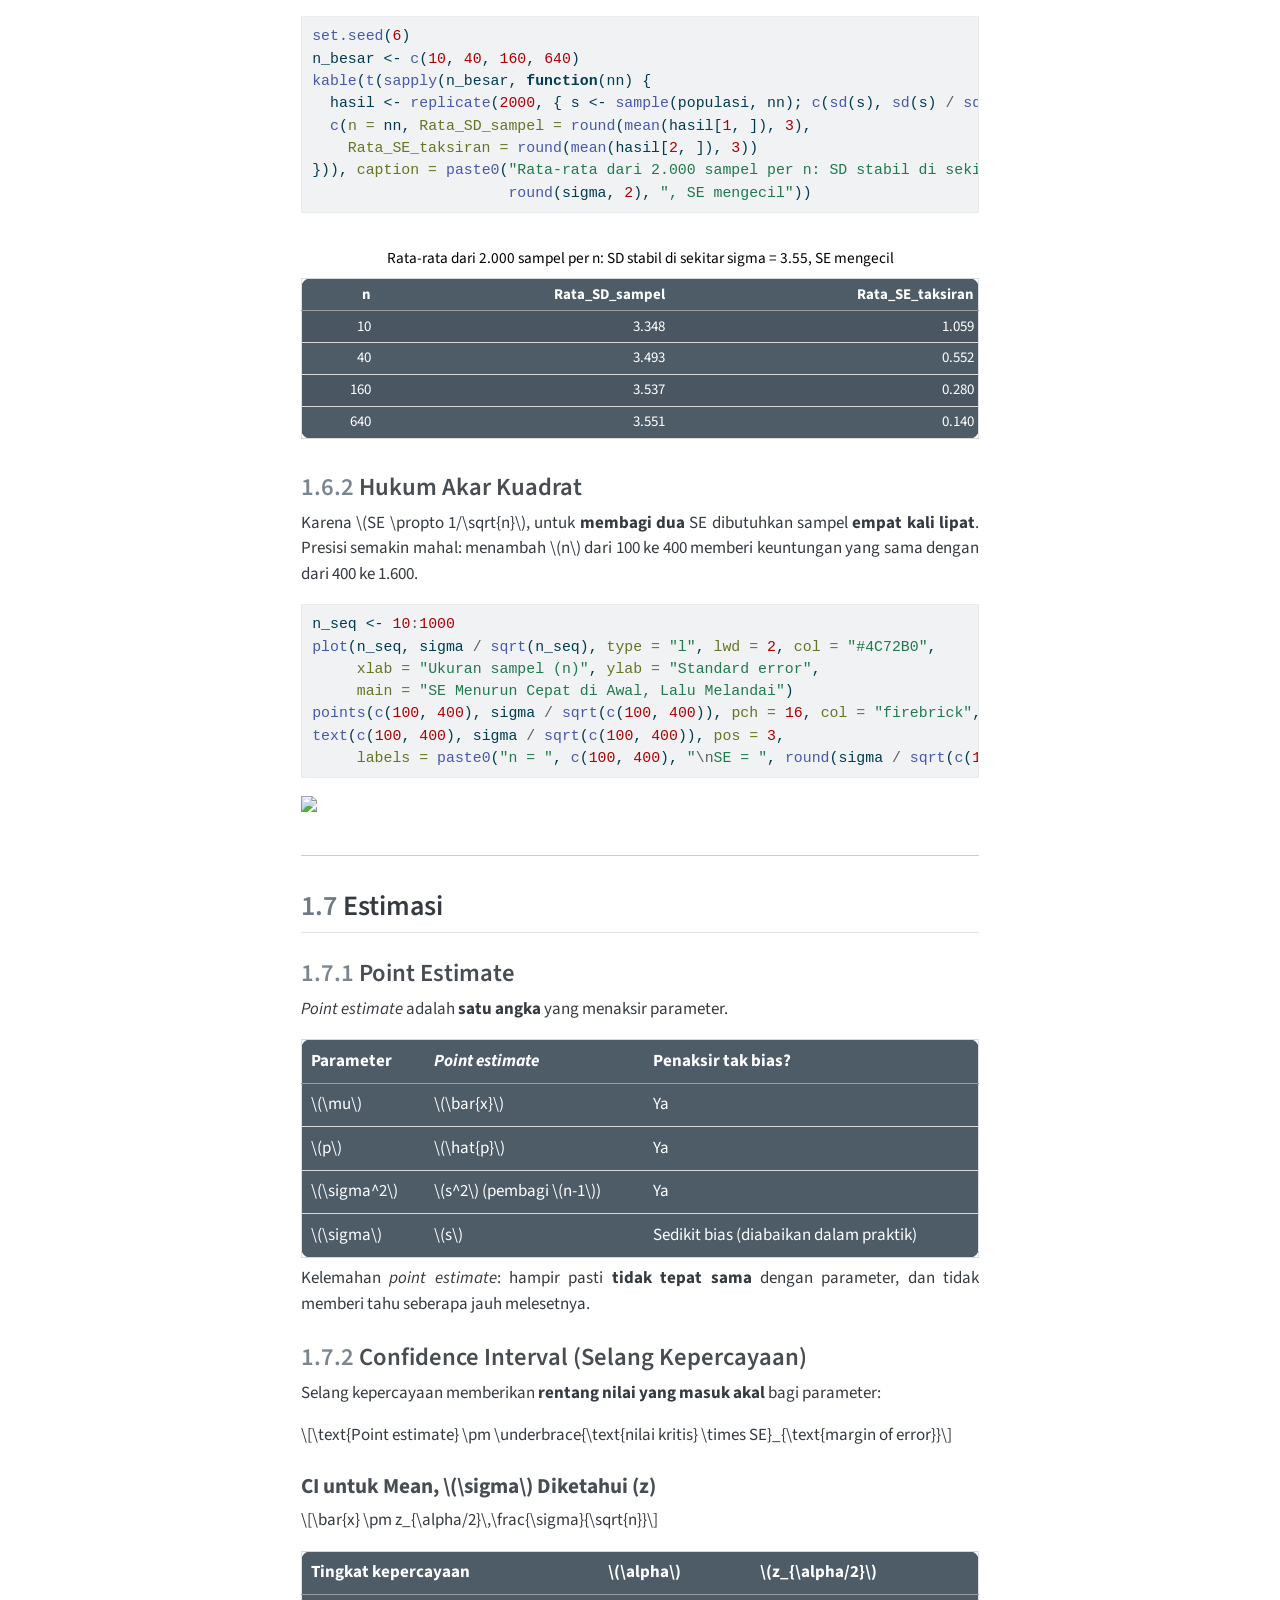
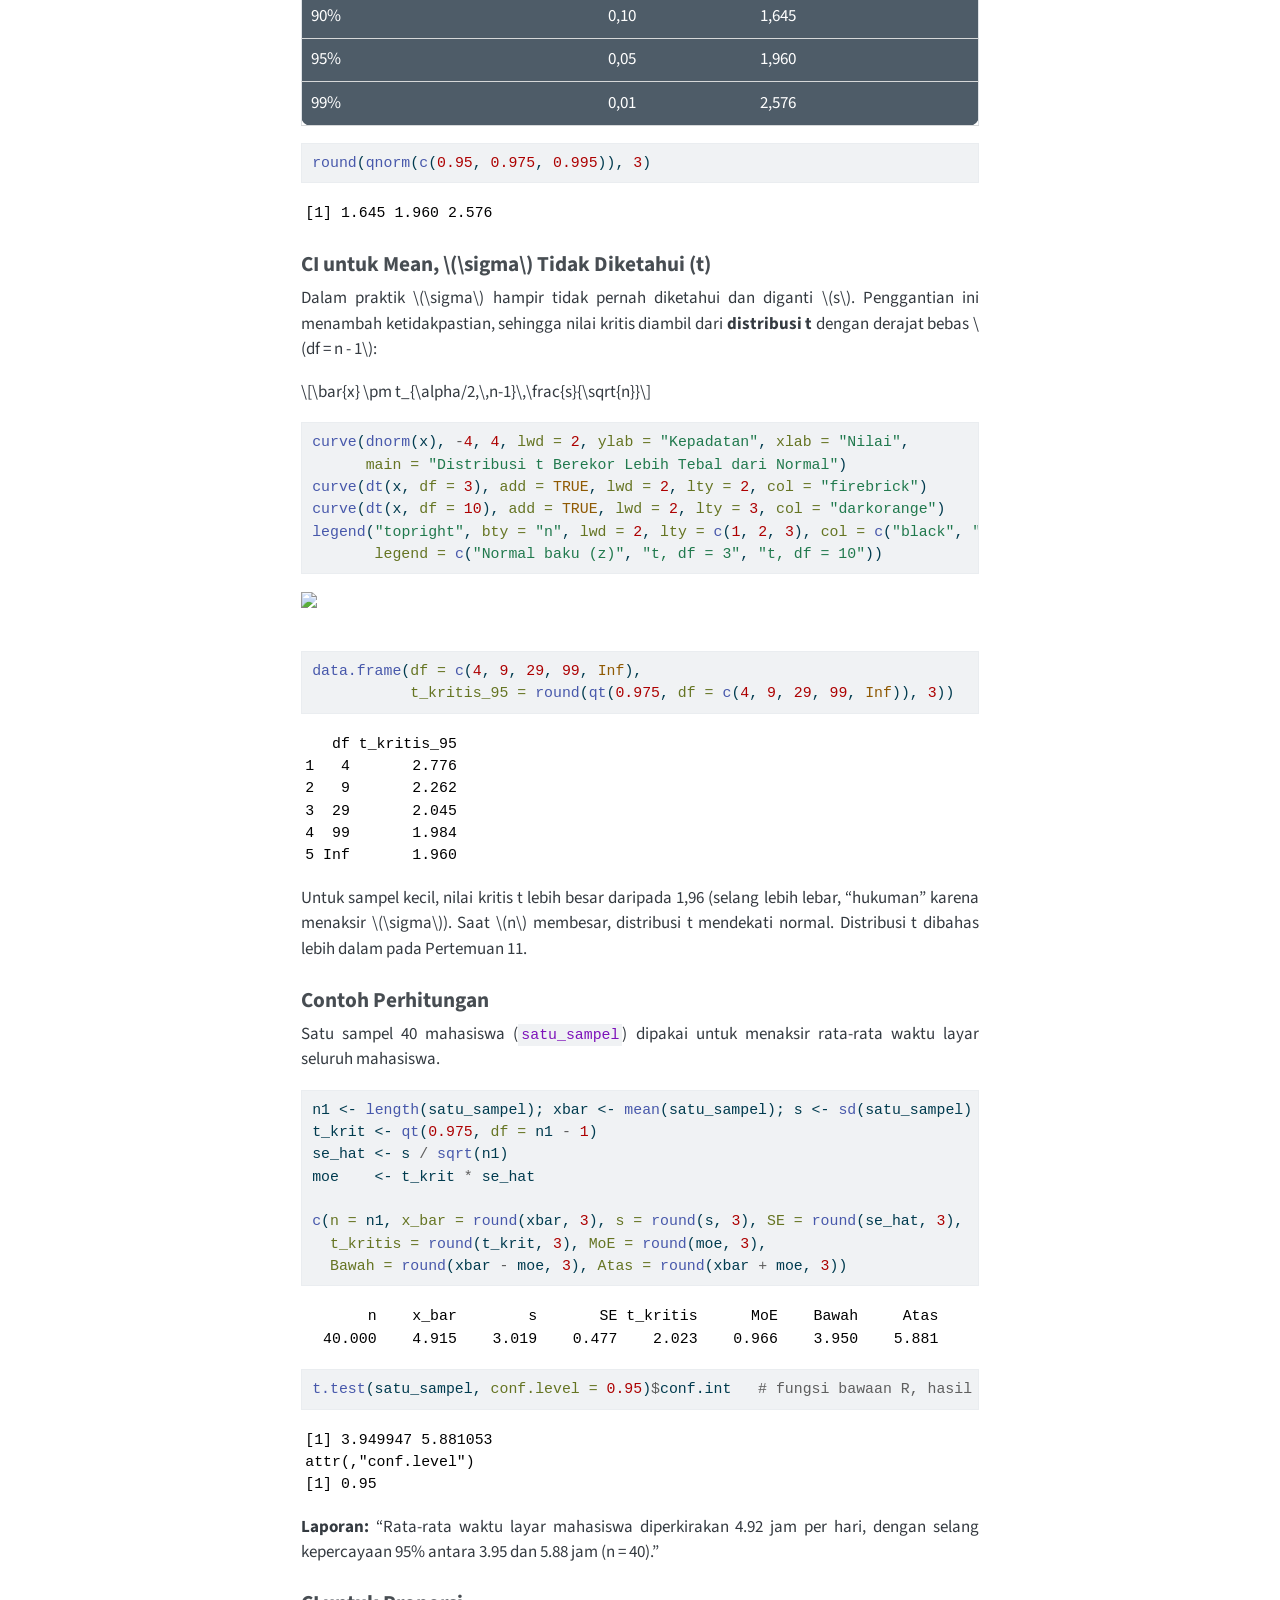
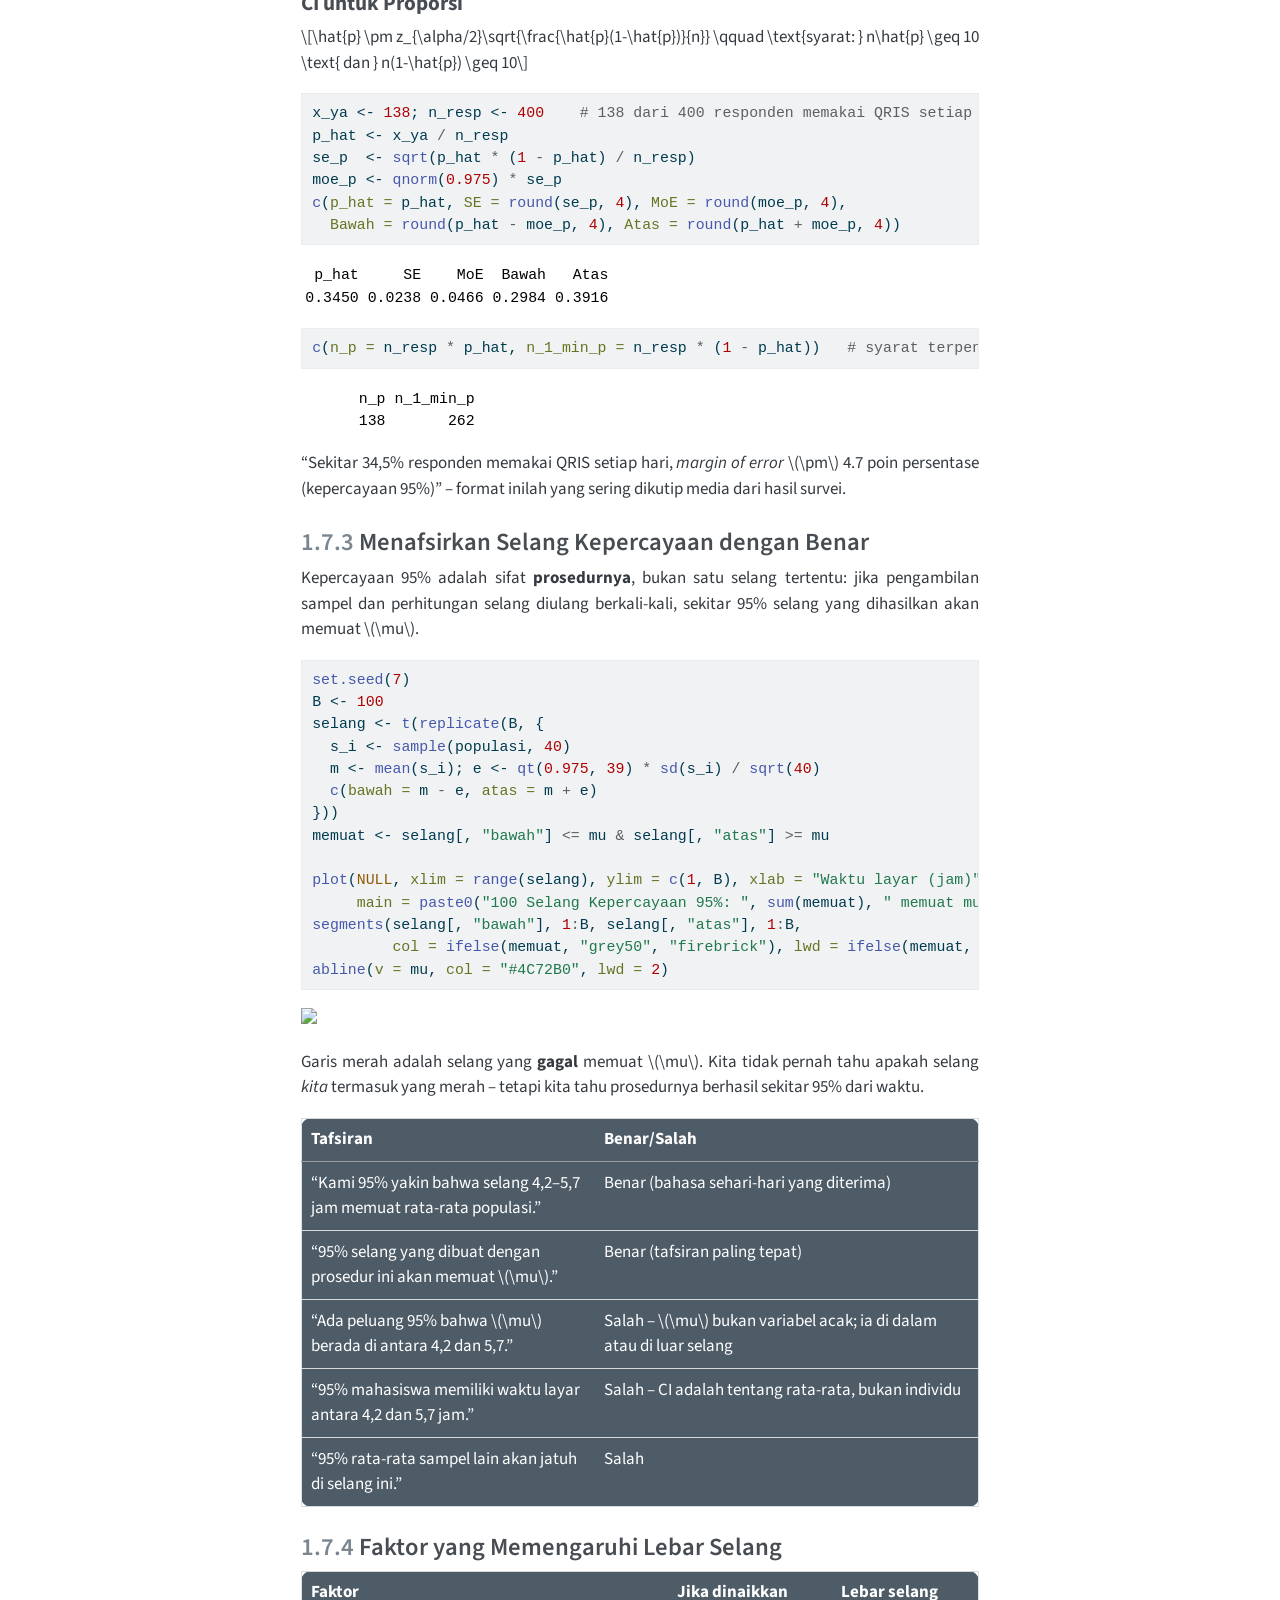
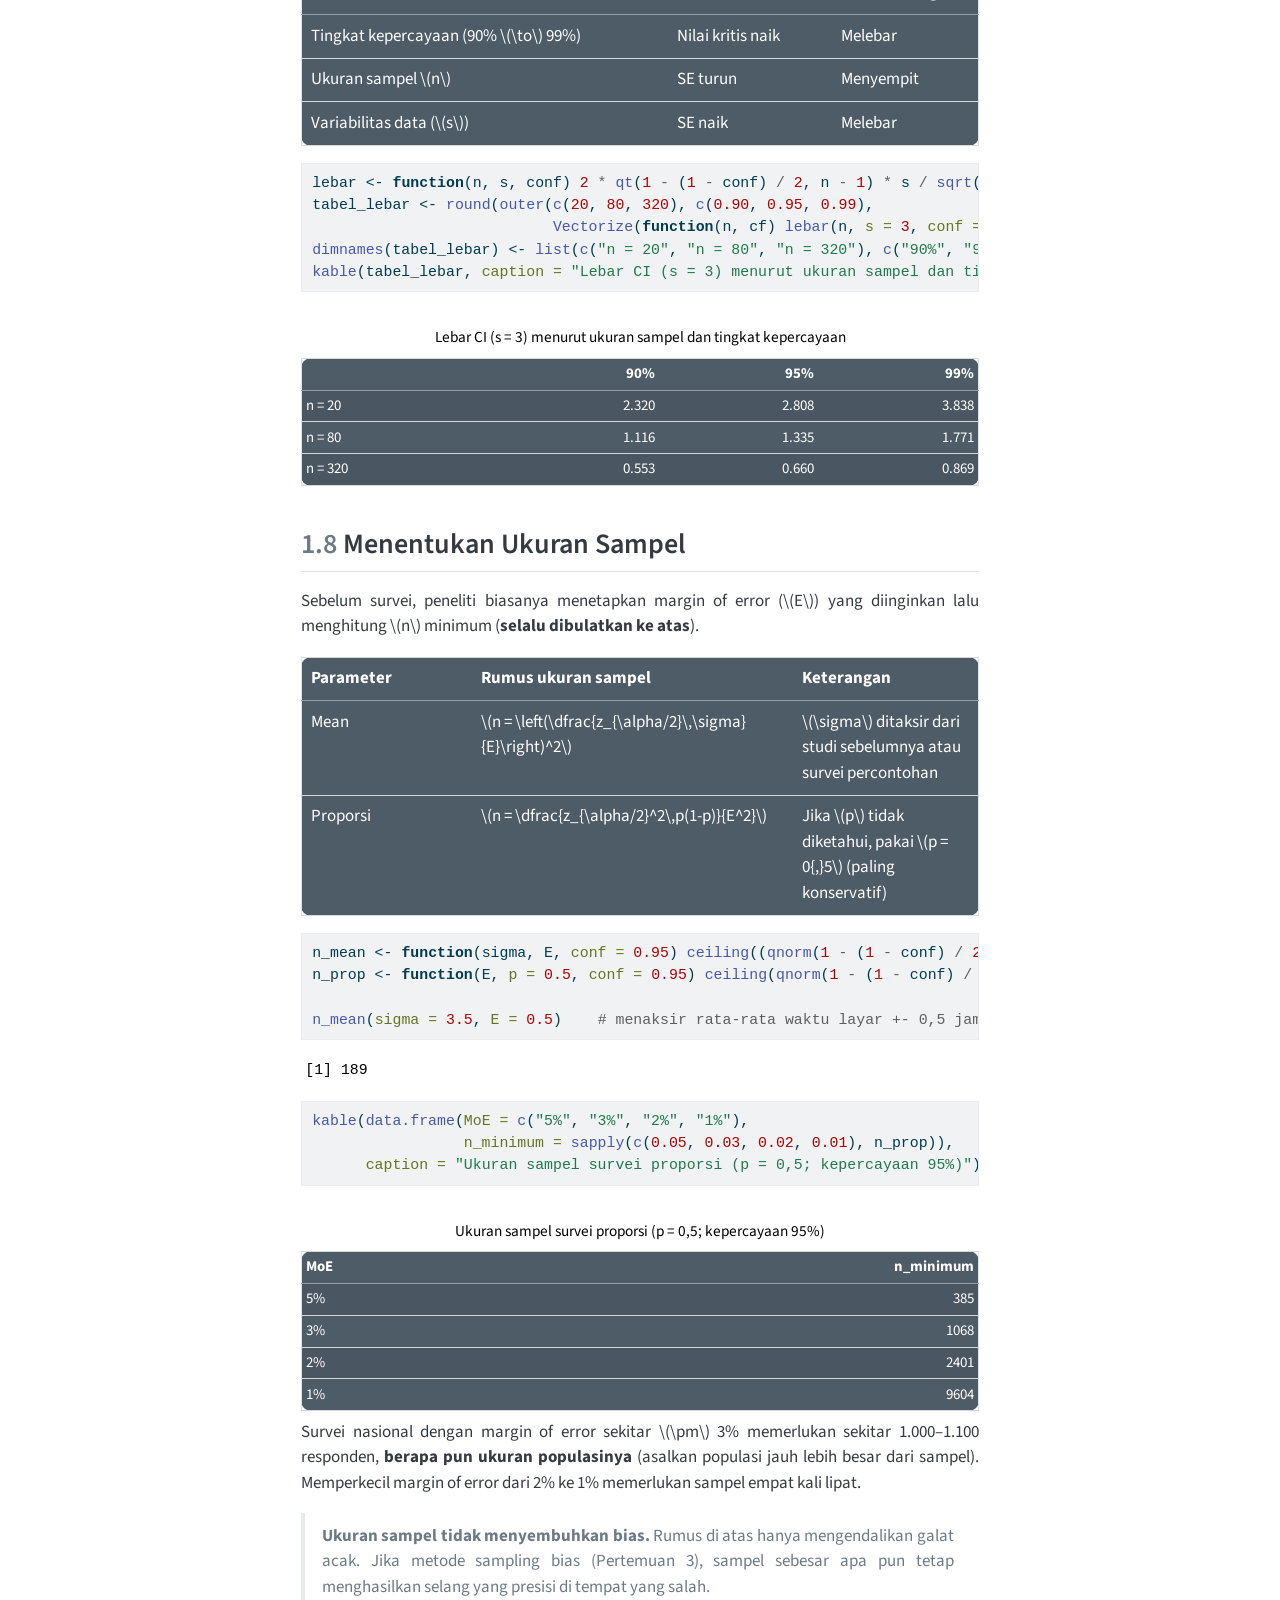
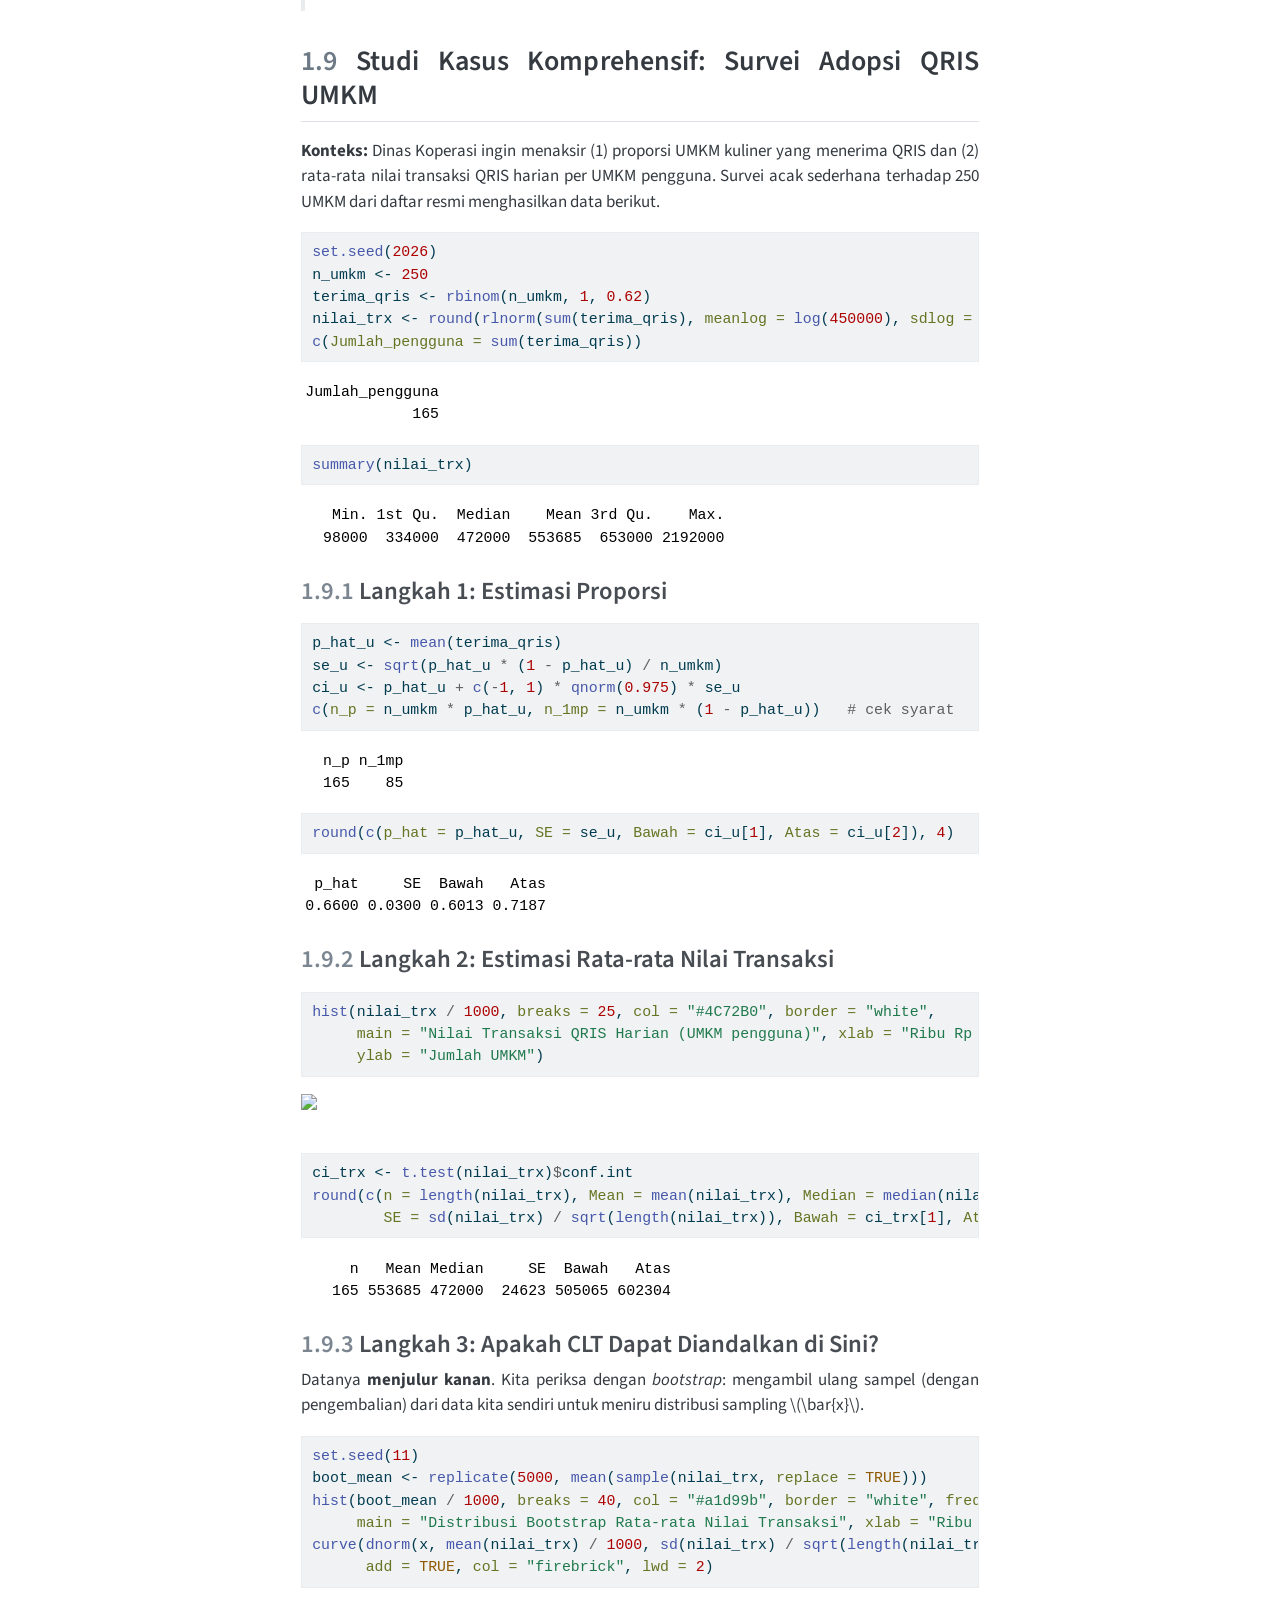
==== commit 3491529e: "Initial Quarto book project" ====
--- a/docs/chapters/bab-1.html
+++ b/docs/chapters/bab-1.html
@@ -8,7 +8,7 @@
 
 <meta name="description" content="Deskripsi singkat tentang buku">
 
-<title>1&nbsp; Distribusi Sampling – Quarto Template</title>
+<title>1&nbsp; Sampling Distribution dan Estimasi – Praktikum Statistika</title>
 <style>
 /* Default styles provided by pandoc.
 ** See https://pandoc.org/MANUAL.html#variables-for-html for config info.
@@ -26,6 +26,41 @@
   width: 0.8em;
   margin: 0 0.8em 0.2em -1em; /* quarto-specific, see https://github.com/quarto-dev/quarto-cli/issues/4556 */ 
   vertical-align: middle;
+}
+/* CSS for syntax highlighting */
+html { -webkit-text-size-adjust: 100%; }
+pre > code.sourceCode { white-space: pre; position: relative; }
+pre > code.sourceCode > span { display: inline-block; line-height: 1.25; }
+pre > code.sourceCode > span:empty { height: 1.2em; }
+.sourceCode { overflow: visible; }
+code.sourceCode > span { color: inherit; text-decoration: inherit; }
+div.sourceCode { margin: 1em 0; }
+pre.sourceCode { margin: 0; }
+@media screen {
+div.sourceCode { overflow: auto; }
+}
+@media print {
+pre > code.sourceCode { white-space: pre-wrap; }
+pre > code.sourceCode > span { text-indent: -5em; padding-left: 5em; }
+}
+pre.numberSource code
+  { counter-reset: source-line 0; }
+pre.numberSource code > span
+  { position: relative; left: -4em; counter-increment: source-line; }
+pre.numberSource code > span > a:first-child::before
+  { content: counter(source-line);
+    position: relative; left: -1em; text-align: right; vertical-align: baseline;
+    border: none; display: inline-block;
+    -webkit-touch-callout: none; -webkit-user-select: none;
+    -khtml-user-select: none; -moz-user-select: none;
+    -ms-user-select: none; user-select: none;
+    padding: 0 4px; width: 4em;
+  }
+pre.numberSource { margin-left: 3em;  padding-left: 4px; }
+div.sourceCode
+  {   }
+@media screen {
+pre > code.sourceCode > span > a:first-child::before { text-decoration: underline; }
 }
 </style>
 
@@ -80,6 +115,35 @@
 <style>html{ scroll-behavior: smooth; }</style>
 <meta name="author" content="Bakti Siregar, M.Sc.">
 
+  <script src="https://cdnjs.cloudflare.com/polyfill/v3/polyfill.min.js?features=es6"></script>
+  <script defer="" src="https://cdn.jsdelivr.net/npm/mathjax@4/tex-chtml.js" type="text/javascript"></script>
+
+<script type="text/javascript">
+const typesetMath = (el) => {
+  if (window.MathJax) {
+    // MathJax Typeset
+    window.MathJax.typeset([el]);
+  } else if (window.katex) {
+    // KaTeX Render
+    var mathElements = el.getElementsByClassName("math");
+    var macros = [];
+    for (var i = 0; i < mathElements.length; i++) {
+      var texText = mathElements[i].firstChild;
+      if (mathElements[i].tagName == "SPAN" && texText && texText.data) {
+        window.katex.render(texText.data, mathElements[i], {
+          displayMode: mathElements[i].classList.contains('display'),
+          throwOnError: false,
+          macros: macros,
+          fleqn: false
+        });
+      }
+    }
+  }
+}
+window.Quarto = {
+  typesetMath
+};
+</script>
 
 <link rel="stylesheet" href="../assets/style.css">
 </head>
@@ -93,7 +157,7 @@
       <button type="button" class="quarto-btn-toggle btn" data-bs-toggle="collapse" role="button" data-bs-target=".quarto-sidebar-collapse-item" aria-controls="quarto-sidebar" aria-expanded="false" aria-label="Alihkan bilah sisi" onclick="if (window.quartoToggleHeadroom) { window.quartoToggleHeadroom(); }">
         <i class="bi bi-layout-text-sidebar-reverse"></i>
       </button>
-        <nav class="quarto-page-breadcrumbs" aria-label="Jalur"><ol class="breadcrumb"><li class="breadcrumb-item"><a href="../chapters/bab-1.html"><span class="chapter-number">1</span>&nbsp; <span class="chapter-title">Distribusi Sampling</span></a></li></ol></nav>
+        <nav class="quarto-page-breadcrumbs" aria-label="Jalur"><ol class="breadcrumb"><li class="breadcrumb-item"><a href="../chapters/bab-1.html"><span class="chapter-number">1</span>&nbsp; <span class="chapter-title">Sampling Distribution dan Estimasi</span></a></li></ol></nav>
         <a class="flex-grow-1" data-bs-toggle="collapse" data-bs-target=".quarto-sidebar-collapse-item" onclick="if (window.quartoToggleHeadroom) { window.quartoToggleHeadroom(); }">      
         </a>
       <button type="button" class="btn quarto-search-button" aria-label="Mencari" onclick="window.quartoOpenSearch();">
@@ -108,11 +172,11 @@
   <nav id="quarto-sidebar" class="sidebar collapse collapse-horizontal quarto-sidebar-collapse-item sidebar-navigation floating overflow-auto" aria-label="Situs web">
     <div class="pt-lg-2 mt-2 text-left sidebar-header">
     <div class="sidebar-title mb-0 py-0">
-      <a href="../">Quarto Template</a> 
+      <a href="../">Praktikum Statistika</a> 
         <div class="sidebar-tools-main tools-wide">
-    <a href="../Quarto-Template.pdf" title="Pratinjau PDF" class="quarto-navigation-tool px-1" aria-label="Pratinjau PDF"><i class="bi bi-file-pdf"></i></a>
+    <a href="../P09.pdf" title="Pratinjau PDF" class="quarto-navigation-tool px-1" aria-label="Pratinjau PDF"><i class="bi bi-file-pdf"></i></a>
     <a href="../epub-reader.html" title="Pratinjau EPUB" class="quarto-navigation-tool px-1" aria-label="Pratinjau EPUB"><i class="bi bi-journal"></i></a>
-    <a href="https://github.com/pakardata1/ebook-template-quarto.git" title="Kode Sumber" class="quarto-navigation-tool px-1" aria-label="Kode Sumber"><i class="bi bi-github"></i></a>
+    <a href="https://github.com/abenan3038/Quarto-Mr-B.git" title="Kode Sumber" class="quarto-navigation-tool px-1" aria-label="Kode Sumber"><i class="bi bi-github"></i></a>
 </div>
     </div>
       </div>
@@ -132,7 +196,7 @@
         <li class="sidebar-item">
   <div class="sidebar-item-container"> 
   <a href="../chapters/bab-1.html" class="sidebar-item-text sidebar-link active">
- <span class="menu-text"><span class="chapter-number">1</span>&nbsp; <span class="chapter-title">Distribusi Sampling</span></span></a>
+ <span class="menu-text"><span class="chapter-number">1</span>&nbsp; <span class="chapter-title">Sampling Distribution dan Estimasi</span></span></a>
   </div>
 </li>
         <li class="sidebar-item">
@@ -163,16 +227,66 @@
     <h2 id="toc-title">Daftar Isi</h2>
    
   <ul>
-  <li><a href="#pendahuluan" id="toc-pendahuluan" class="nav-link active" data-scroll-target="#pendahuluan"><span class="header-section-number">1.1</span> Pendahuluan</a></li>
+  <li><a href="#pendahuluan" id="toc-pendahuluan" class="nav-link active" data-scroll-target="#pendahuluan"><span class="header-section-number">1.1</span> Pendahuluan</a>
+  <ul class="collapse">
+  <li><a href="#tujuan-pembelajaran" id="toc-tujuan-pembelajaran" class="nav-link" data-scroll-target="#tujuan-pembelajaran"><span class="header-section-number">1.1.1</span> Tujuan Pembelajaran</a></li>
+  <li><a href="#peta-alur-belajar" id="toc-peta-alur-belajar" class="nav-link" data-scroll-target="#peta-alur-belajar"><span class="header-section-number">1.1.2</span> Peta Alur Belajar</a></li>
+  </ul></li>
+  <li><a href="#tiga-distribusi-yang-harus-dibedakan" id="toc-tiga-distribusi-yang-harus-dibedakan" class="nav-link" data-scroll-target="#tiga-distribusi-yang-harus-dibedakan"><span class="header-section-number">1.2</span> Tiga Distribusi yang Harus Dibedakan</a>
+  <ul class="collapse">
+  <li><a href="#populasi-simulasi" id="toc-populasi-simulasi" class="nav-link" data-scroll-target="#populasi-simulasi"><span class="header-section-number">1.2.1</span> Populasi Simulasi</a></li>
+  </ul></li>
+  <li><a href="#distribusi-sampling-rata-rata-sampel" id="toc-distribusi-sampling-rata-rata-sampel" class="nav-link" data-scroll-target="#distribusi-sampling-rata-rata-sampel"><span class="header-section-number">1.3</span> Distribusi Sampling Rata-rata Sampel</a>
+  <ul class="collapse">
+  <li><a href="#pengaruh-ukuran-sampel" id="toc-pengaruh-ukuran-sampel" class="nav-link" data-scroll-target="#pengaruh-ukuran-sampel"><span class="header-section-number">1.3.1</span> Pengaruh Ukuran Sampel</a></li>
+  </ul></li>
+  <li><a href="#central-limit-theorem-clt" id="toc-central-limit-theorem-clt" class="nav-link" data-scroll-target="#central-limit-theorem-clt"><span class="header-section-number">1.4</span> Central Limit Theorem (CLT)</a>
+  <ul class="collapse">
+  <li><a href="#demonstrasi-pada-tiga-bentuk-populasi" id="toc-demonstrasi-pada-tiga-bentuk-populasi" class="nav-link" data-scroll-target="#demonstrasi-pada-tiga-bentuk-populasi"><span class="header-section-number">1.4.1</span> Demonstrasi pada Tiga Bentuk Populasi</a></li>
+  <li><a href="#seberapa-besar-cukup-besar" id="toc-seberapa-besar-cukup-besar" class="nav-link" data-scroll-target="#seberapa-besar-cukup-besar"><span class="header-section-number">1.4.2</span> Seberapa Besar “Cukup Besar”?</a></li>
+  <li><a href="#menghitung-peluang-dengan-clt" id="toc-menghitung-peluang-dengan-clt" class="nav-link" data-scroll-target="#menghitung-peluang-dengan-clt"><span class="header-section-number">1.4.3</span> Menghitung Peluang dengan CLT</a></li>
+  </ul></li>
+  <li><a href="#distribusi-sampling-proporsi-sampel" id="toc-distribusi-sampling-proporsi-sampel" class="nav-link" data-scroll-target="#distribusi-sampling-proporsi-sampel"><span class="header-section-number">1.5</span> Distribusi Sampling Proporsi Sampel</a></li>
+  <li><a href="#standard-error" id="toc-standard-error" class="nav-link" data-scroll-target="#standard-error"><span class="header-section-number">1.6</span> Standard Error</a>
+  <ul class="collapse">
+  <li><a href="#standard-error-vs-simpangan-baku" id="toc-standard-error-vs-simpangan-baku" class="nav-link" data-scroll-target="#standard-error-vs-simpangan-baku"><span class="header-section-number">1.6.1</span> Standard Error vs Simpangan Baku</a></li>
+  <li><a href="#hukum-akar-kuadrat" id="toc-hukum-akar-kuadrat" class="nav-link" data-scroll-target="#hukum-akar-kuadrat"><span class="header-section-number">1.6.2</span> Hukum Akar Kuadrat</a></li>
+  </ul></li>
+  <li><a href="#estimasi" id="toc-estimasi" class="nav-link" data-scroll-target="#estimasi"><span class="header-section-number">1.7</span> Estimasi</a>
+  <ul class="collapse">
+  <li><a href="#point-estimate" id="toc-point-estimate" class="nav-link" data-scroll-target="#point-estimate"><span class="header-section-number">1.7.1</span> Point Estimate</a></li>
+  <li><a href="#confidence-interval-selang-kepercayaan" id="toc-confidence-interval-selang-kepercayaan" class="nav-link" data-scroll-target="#confidence-interval-selang-kepercayaan"><span class="header-section-number">1.7.2</span> Confidence Interval (Selang Kepercayaan)</a></li>
+  <li><a href="#menafsirkan-selang-kepercayaan-dengan-benar" id="toc-menafsirkan-selang-kepercayaan-dengan-benar" class="nav-link" data-scroll-target="#menafsirkan-selang-kepercayaan-dengan-benar"><span class="header-section-number">1.7.3</span> Menafsirkan Selang Kepercayaan dengan Benar</a></li>
+  <li><a href="#faktor-yang-memengaruhi-lebar-selang" id="toc-faktor-yang-memengaruhi-lebar-selang" class="nav-link" data-scroll-target="#faktor-yang-memengaruhi-lebar-selang"><span class="header-section-number">1.7.4</span> Faktor yang Memengaruhi Lebar Selang</a></li>
+  </ul></li>
+  <li><a href="#menentukan-ukuran-sampel" id="toc-menentukan-ukuran-sampel" class="nav-link" data-scroll-target="#menentukan-ukuran-sampel"><span class="header-section-number">1.8</span> Menentukan Ukuran Sampel</a></li>
+  <li><a href="#studi-kasus-komprehensif-survei-adopsi-qris-umkm" id="toc-studi-kasus-komprehensif-survei-adopsi-qris-umkm" class="nav-link" data-scroll-target="#studi-kasus-komprehensif-survei-adopsi-qris-umkm"><span class="header-section-number">1.9</span> Studi Kasus Komprehensif: Survei Adopsi QRIS UMKM</a>
+  <ul class="collapse">
+  <li><a href="#langkah-1-estimasi-proporsi" id="toc-langkah-1-estimasi-proporsi" class="nav-link" data-scroll-target="#langkah-1-estimasi-proporsi"><span class="header-section-number">1.9.1</span> Langkah 1: Estimasi Proporsi</a></li>
+  <li><a href="#langkah-2-estimasi-rata-rata-nilai-transaksi" id="toc-langkah-2-estimasi-rata-rata-nilai-transaksi" class="nav-link" data-scroll-target="#langkah-2-estimasi-rata-rata-nilai-transaksi"><span class="header-section-number">1.9.2</span> Langkah 2: Estimasi Rata-rata Nilai Transaksi</a></li>
+  <li><a href="#langkah-3-apakah-clt-dapat-diandalkan-di-sini" id="toc-langkah-3-apakah-clt-dapat-diandalkan-di-sini" class="nav-link" data-scroll-target="#langkah-3-apakah-clt-dapat-diandalkan-di-sini"><span class="header-section-number">1.9.3</span> Langkah 3: Apakah CLT Dapat Diandalkan di Sini?</a></li>
+  <li><a href="#langkah-4-merencanakan-survei-lanjutan" id="toc-langkah-4-merencanakan-survei-lanjutan" class="nav-link" data-scroll-target="#langkah-4-merencanakan-survei-lanjutan"><span class="header-section-number">1.9.4</span> Langkah 4: Merencanakan Survei Lanjutan</a></li>
+  <li><a href="#pertanyaan-diskusi-dan-jawaban" id="toc-pertanyaan-diskusi-dan-jawaban" class="nav-link" data-scroll-target="#pertanyaan-diskusi-dan-jawaban"><span class="header-section-number">1.9.5</span> Pertanyaan Diskusi dan Jawaban</a></li>
+  </ul></li>
+  <li><a href="#latihan-mandiri" id="toc-latihan-mandiri" class="nav-link" data-scroll-target="#latihan-mandiri"><span class="header-section-number">1.10</span> Latihan Mandiri</a>
+  <ul class="collapse">
+  <li><a href="#latihan-utama-berat-kemasan-kopi-bubuk" id="toc-latihan-utama-berat-kemasan-kopi-bubuk" class="nav-link" data-scroll-target="#latihan-utama-berat-kemasan-kopi-bubuk"><span class="header-section-number">1.10.1</span> Latihan Utama: Berat Kemasan Kopi Bubuk</a></li>
+  <li><a href="#latihan-tambahan-self-check" id="toc-latihan-tambahan-self-check" class="nav-link" data-scroll-target="#latihan-tambahan-self-check"><span class="header-section-number">1.10.2</span> Latihan Tambahan (Self-Check)</a></li>
+  </ul></li>
+  <li><a href="#kesalahan-umum-dalam-sampling-distribution-dan-estimasi" id="toc-kesalahan-umum-dalam-sampling-distribution-dan-estimasi" class="nav-link" data-scroll-target="#kesalahan-umum-dalam-sampling-distribution-dan-estimasi"><span class="header-section-number">1.11</span> Kesalahan Umum dalam Sampling Distribution dan Estimasi</a></li>
+  <li><a href="#cheat-sheet-fungsi-r-yang-digunakan" id="toc-cheat-sheet-fungsi-r-yang-digunakan" class="nav-link" data-scroll-target="#cheat-sheet-fungsi-r-yang-digunakan"><span class="header-section-number">1.12</span> Cheat Sheet: Fungsi R yang Digunakan</a></li>
+  <li><a href="#glosarium-istilah" id="toc-glosarium-istilah" class="nav-link" data-scroll-target="#glosarium-istilah"><span class="header-section-number">1.13</span> Glosarium Istilah</a></li>
+  <li><a href="#rangkuman-dan-kesimpulan" id="toc-rangkuman-dan-kesimpulan" class="nav-link" data-scroll-target="#rangkuman-dan-kesimpulan"><span class="header-section-number">1.14</span> Rangkuman dan Kesimpulan</a></li>
+  <li><a href="#referensi-pendukung" id="toc-referensi-pendukung" class="nav-link" data-scroll-target="#referensi-pendukung"><span class="header-section-number">1.15</span> Referensi Pendukung</a></li>
   </ul>
-<div class="toc-actions"><ul><li><a href="https://github.com/pakardata1/ebook-template-quarto.git/edit/main/chapters/bab-1.qmd" class="toc-action"><i class="bi bi-github"></i>Sunting laman ini</a></li><li><a href="https://github.com/pakardata1/ebook-template-quarto.git/issues/new" class="toc-action"><i class="bi empty"></i>Laporkan isu</a></li></ul></div></nav>
+<div class="toc-actions"><ul><li><a href="https://github.com/abenan3038/Quarto-Mr-B.git/edit/main/chapters/bab-1.qmd" class="toc-action"><i class="bi bi-github"></i>Sunting laman ini</a></li><li><a href="https://github.com/abenan3038/Quarto-Mr-B.git/issues/new" class="toc-action"><i class="bi empty"></i>Laporkan isu</a></li></ul></div></nav>
     </div>
 <!-- main -->
 <main class="content" id="quarto-document-content" tabindex="-1">
 
 <header id="title-block-header" class="quarto-title-block default">
 <div class="quarto-title">
-<h1 class="title"><span class="chapter-number">1</span>&nbsp; <span class="chapter-title">Distribusi Sampling</span></h1>
+<h1 class="title"><span class="chapter-number">1</span>&nbsp; <span class="chapter-title">Sampling Distribution dan Estimasi</span></h1>
 </div>
 
 
@@ -189,8 +303,1323 @@
 </header>
 
 
+<div class="cell">
+<div class="code-copy-outer-scaffold"><div class="sourceCode cell-code" id="cb1"><pre class="sourceCode r code-with-copy"><code class="sourceCode r"><span id="cb1-1"><a href="#cb1-1" aria-hidden="true" tabindex="-1"></a><span class="fu">library</span>(knitr)</span></code></pre></div><button title="Salin ke Papan Klip" class="code-copy-button"><i class="bi"></i></button></div>
+</div>
 <section id="pendahuluan" class="level2" data-number="1.1">
 <h2 data-number="1.1" class="anchored" data-anchor-id="pendahuluan"><span class="header-section-number">1.1</span> Pendahuluan</h2>
+<p><strong>Program Studi:</strong> Data Science <strong>Konteks Sesi:</strong> Pertemuan 9 – Sampling Distribution dan Estimasi</p>
+<p>Paruh pertama semester mengajarkan cara <strong>menggambarkan</strong> data. Mulai pertemuan ini, kita melangkah ke <strong>statistika inferensial:</strong> menarik kesimpulan tentang <strong>populasi</strong> dari <strong>satu sampel</strong>.</p>
+<p>Masalahnya, sejak Pertemuan 1 kita tahu bahwa statistik sampel <strong>berubah-ubah:</strong> sampel berbeda menghasilkan <span class="math inline">\(\bar{x}\)</span> berbeda. Jika demikian, bagaimana kita bisa memercayai satu angka dari satu sampel? Jawabannya ada pada konsep terpenting dalam statistika inferensial: <strong><em>sampling distribution</em></strong> – distribusi dari sebuah statistik jika pengambilan sampel diulang berkali-kali. Dengan memahaminya, kita dapat menyatakan bukan hanya “berapa taksirannya”, tetapi juga “<strong>seberapa jauh taksiran itu mungkin meleset</strong>”.</p>
+<section id="tujuan-pembelajaran" class="level3" data-number="1.1.1">
+<h3 data-number="1.1.1" class="anchored" data-anchor-id="tujuan-pembelajaran"><span class="header-section-number">1.1.1</span> Tujuan Pembelajaran</h3>
+<p>Setelah menyelesaikan praktikum ini, mahasiswa mampu:</p>
+<ol type="1">
+<li>Membedakan distribusi populasi, distribusi sampel, dan distribusi sampling.</li>
+<li>Menjelaskan sifat distribusi sampling dari rata-rata sampel (<span class="math inline">\(\bar{x}\)</span>) dan proporsi sampel (<span class="math inline">\(\hat{p}\)</span>).</li>
+<li>Menjelaskan dan mendemonstrasikan <em>Central Limit Theorem</em> (CLT) serta pengaruh ukuran sampel.</li>
+<li>Menghitung dan menafsirkan <em>standard error</em> serta membedakannya dari simpangan baku.</li>
+<li>Menghitung <em>point estimate</em>, <em>confidence interval</em> (untuk mean dan proporsi), dan <em>margin of error</em>, serta menafsirkannya dengan benar.</li>
+<li>Menentukan ukuran sampel minimum untuk mencapai <em>margin of error</em> tertentu.</li>
+</ol>
+</section>
+<section id="peta-alur-belajar" class="level3" data-number="1.1.2">
+<h3 data-number="1.1.2" class="anchored" data-anchor-id="peta-alur-belajar"><span class="header-section-number">1.1.2</span> Peta Alur Belajar</h3>
+<table class="caption-top table">
+<colgroup>
+<col style="width: 33%">
+<col style="width: 33%">
+<col style="width: 33%">
+</colgroup>
+<thead>
+<tr class="header">
+<th style="text-align: left;">Tahap</th>
+<th style="text-align: left;">Bagian</th>
+<th style="text-align: left;">Fokus</th>
+</tr>
+</thead>
+<tbody>
+<tr class="odd">
+<td style="text-align: left;">1</td>
+<td style="text-align: left;">Tiga Distribusi</td>
+<td style="text-align: left;">Populasi, sampel, sampling</td>
+</tr>
+<tr class="even">
+<td style="text-align: left;">2</td>
+<td style="text-align: left;">Distribusi Sampling Rata-rata</td>
+<td style="text-align: left;"><span class="math inline">\(E(\bar{x}) = \mu\)</span>, <span class="math inline">\(SE = \frac{\sigma}{\sqrt{n}}\)</span></td>
+</tr>
+<tr class="odd">
+<td style="text-align: left;">3</td>
+<td style="text-align: left;">Central Limit Theorem</td>
+<td style="text-align: left;">Bentuk distribusi sampling untuk berbagai populasi</td>
+</tr>
+<tr class="even">
+<td style="text-align: left;">4</td>
+<td style="text-align: left;">Distribusi Sampling Proporsi</td>
+<td style="text-align: left;"><span class="math inline">\(E(\hat{p}) = p\)</span>, syarat pendekatan normal</td>
+</tr>
+<tr class="odd">
+<td style="text-align: left;">5</td>
+<td style="text-align: left;">Standard Error</td>
+<td style="text-align: left;">SE vs SD; hukum akar kuadrat</td>
+</tr>
+<tr class="even">
+<td style="text-align: left;">6</td>
+<td style="text-align: left;">Estimasi</td>
+<td style="text-align: left;"><em>Point estimate</em>, CI (z dan t), <em>margin of error</em></td>
+</tr>
+<tr class="odd">
+<td style="text-align: left;">7</td>
+<td style="text-align: left;">Ukuran Sampel</td>
+<td style="text-align: left;">Menentukan <span class="math inline">\(n\)</span> minimum</td>
+</tr>
+<tr class="even">
+<td style="text-align: left;">8–9</td>
+<td style="text-align: left;">Studi Kasus &amp; Latihan Mandiri</td>
+<td style="text-align: left;">Survei adopsi QRIS</td>
+</tr>
+<tr class="odd">
+<td style="text-align: left;">10–12</td>
+<td style="text-align: left;">Referensi Praktis</td>
+<td style="text-align: left;">Kesalahan umum, <em>cheat sheet</em> R, glosarium</td>
+</tr>
+</tbody>
+</table>
+<p>Praktikum ini hanya menggunakan <strong>base R</strong> (tidak memerlukan instalasi paket tambahan).</p>
+</section>
+</section>
+<section id="tiga-distribusi-yang-harus-dibedakan" class="level2" data-number="1.2">
+<h2 data-number="1.2" class="anchored" data-anchor-id="tiga-distribusi-yang-harus-dibedakan"><span class="header-section-number">1.2</span> Tiga Distribusi yang Harus Dibedakan</h2>
+<table class="caption-top table">
+<colgroup>
+<col style="width: 28%">
+<col style="width: 19%">
+<col style="width: 33%">
+<col style="width: 19%">
+</colgroup>
+<thead>
+<tr class="header">
+<th style="text-align: left;">Distribusi</th>
+<th style="text-align: left;">Isinya</th>
+<th style="text-align: left;">Jumlah nilai</th>
+<th style="text-align: left;">Contoh</th>
+</tr>
+</thead>
+<tbody>
+<tr class="odd">
+<td style="text-align: left;"><strong>Distribusi populasi</strong></td>
+<td style="text-align: left;">Nilai <strong>setiap unit</strong> populasi</td>
+<td style="text-align: left;"><span class="math inline">\(N\)</span></td>
+<td style="text-align: left;">Pengeluaran 20.000 mahasiswa</td>
+</tr>
+<tr class="even">
+<td style="text-align: left;"><strong>Distribusi sampel</strong></td>
+<td style="text-align: left;">Nilai unit dalam <strong>satu sampel</strong></td>
+<td style="text-align: left;"><span class="math inline">\(n\)</span></td>
+<td style="text-align: left;">Pengeluaran 40 mahasiswa yang disurvei</td>
+</tr>
+<tr class="odd">
+<td style="text-align: left;"><strong>Distribusi sampling</strong></td>
+<td style="text-align: left;">Nilai <strong>statistik</strong> (misalnya <span class="math inline">\(\bar{x}\)</span>) dari <strong>banyak sampel</strong></td>
+<td style="text-align: left;">Sebanyak sampel yang (dibayangkan) diambil</td>
+<td style="text-align: left;"><span class="math inline">\(\bar{x}\)</span> dari 10.000 sampel berukuran 40</td>
+</tr>
+</tbody>
+</table>
+<p>Distribusi sampling adalah konsep <strong>teoretis</strong>: dalam praktik kita hanya memiliki satu sampel. Namun dengan simulasi kita dapat “melihatnya”.</p>
+<section id="populasi-simulasi" class="level3" data-number="1.2.1">
+<h3 data-number="1.2.1" class="anchored" data-anchor-id="populasi-simulasi"><span class="header-section-number">1.2.1</span> Populasi Simulasi</h3>
+<p>Kita memakai populasi <strong>20.000 mahasiswa</strong> dengan variabel <strong>waktu layar harian</strong> (jam) yang <strong>menjulur kanan</strong> – bentuk yang sengaja dipilih jauh dari lonceng.</p>
+<div class="cell">
+<div class="code-copy-outer-scaffold"><div class="sourceCode cell-code" id="cb2"><pre class="sourceCode r code-with-copy"><code class="sourceCode r"><span id="cb2-1"><a href="#cb2-1" aria-hidden="true" tabindex="-1"></a><span class="fu">set.seed</span>(<span class="dv">909</span>)</span>
+<span id="cb2-2"><a href="#cb2-2" aria-hidden="true" tabindex="-1"></a>N <span class="ot">&lt;-</span> <span class="dv">20000</span></span>
+<span id="cb2-3"><a href="#cb2-3" aria-hidden="true" tabindex="-1"></a>populasi <span class="ot">&lt;-</span> <span class="fu">round</span>(<span class="fu">rgamma</span>(N, <span class="at">shape =</span> <span class="dv">2</span>, <span class="at">rate =</span> <span class="fl">0.4</span>), <span class="dv">2</span>)   <span class="co"># jam per hari</span></span>
+<span id="cb2-4"><a href="#cb2-4" aria-hidden="true" tabindex="-1"></a>mu <span class="ot">&lt;-</span> <span class="fu">mean</span>(populasi)</span>
+<span id="cb2-5"><a href="#cb2-5" aria-hidden="true" tabindex="-1"></a>sigma <span class="ot">&lt;-</span> <span class="fu">sqrt</span>(<span class="fu">mean</span>((populasi <span class="sc">-</span> mu)<span class="sc">^</span><span class="dv">2</span>))                   <span class="co"># SD populasi (pembagi N)</span></span>
+<span id="cb2-6"><a href="#cb2-6" aria-hidden="true" tabindex="-1"></a><span class="fu">c</span>(<span class="at">N =</span> N, <span class="at">mu =</span> <span class="fu">round</span>(mu, <span class="dv">3</span>), <span class="at">sigma =</span> <span class="fu">round</span>(sigma, <span class="dv">3</span>))</span></code></pre></div><button title="Salin ke Papan Klip" class="code-copy-button"><i class="bi"></i></button></div>
+<div class="cell-output cell-output-stdout">
+<pre><code>        N        mu     sigma 
+20000.000     5.010     3.551 </code></pre>
+</div>
+</div>
+<div class="cell">
+<div class="code-copy-outer-scaffold"><div class="sourceCode cell-code" id="cb4"><pre class="sourceCode r code-with-copy"><code class="sourceCode r"><span id="cb4-1"><a href="#cb4-1" aria-hidden="true" tabindex="-1"></a><span class="fu">set.seed</span>(<span class="dv">1</span>)</span>
+<span id="cb4-2"><a href="#cb4-2" aria-hidden="true" tabindex="-1"></a>satu_sampel <span class="ot">&lt;-</span> <span class="fu">sample</span>(populasi, <span class="dv">40</span>)</span>
+<span id="cb4-3"><a href="#cb4-3" aria-hidden="true" tabindex="-1"></a>banyak_rata <span class="ot">&lt;-</span> <span class="fu">replicate</span>(<span class="dv">10000</span>, <span class="fu">mean</span>(<span class="fu">sample</span>(populasi, <span class="dv">40</span>)))</span>
+<span id="cb4-4"><a href="#cb4-4" aria-hidden="true" tabindex="-1"></a></span>
+<span id="cb4-5"><a href="#cb4-5" aria-hidden="true" tabindex="-1"></a><span class="fu">par</span>(<span class="at">mfrow =</span> <span class="fu">c</span>(<span class="dv">1</span>, <span class="dv">3</span>))</span>
+<span id="cb4-6"><a href="#cb4-6" aria-hidden="true" tabindex="-1"></a><span class="fu">hist</span>(populasi, <span class="at">breaks =</span> <span class="dv">40</span>, <span class="at">col =</span> <span class="st">"#9ecae1"</span>, <span class="at">border =</span> <span class="st">"white"</span>, <span class="at">main =</span> <span class="st">"Populasi (N = 20.000)"</span>,</span>
+<span id="cb4-7"><a href="#cb4-7" aria-hidden="true" tabindex="-1"></a>     <span class="at">xlab =</span> <span class="st">"Jam per hari"</span>, <span class="at">xlim =</span> <span class="fu">c</span>(<span class="dv">0</span>, <span class="dv">20</span>))</span>
+<span id="cb4-8"><a href="#cb4-8" aria-hidden="true" tabindex="-1"></a><span class="fu">hist</span>(satu_sampel, <span class="at">breaks =</span> <span class="dv">12</span>, <span class="at">col =</span> <span class="st">"#fdae6b"</span>, <span class="at">border =</span> <span class="st">"white"</span>, <span class="at">main =</span> <span class="st">"Satu sampel (n = 40)"</span>,</span>
+<span id="cb4-9"><a href="#cb4-9" aria-hidden="true" tabindex="-1"></a>     <span class="at">xlab =</span> <span class="st">"Jam per hari"</span>, <span class="at">xlim =</span> <span class="fu">c</span>(<span class="dv">0</span>, <span class="dv">20</span>))</span>
+<span id="cb4-10"><a href="#cb4-10" aria-hidden="true" tabindex="-1"></a><span class="fu">hist</span>(banyak_rata, <span class="at">breaks =</span> <span class="dv">40</span>, <span class="at">col =</span> <span class="st">"#a1d99b"</span>, <span class="at">border =</span> <span class="st">"white"</span>,</span>
+<span id="cb4-11"><a href="#cb4-11" aria-hidden="true" tabindex="-1"></a>     <span class="at">main =</span> <span class="st">"Sampling distribution x-bar"</span>, <span class="at">xlab =</span> <span class="st">"Rata-rata sampel (n = 40)"</span>)</span></code></pre></div><button title="Salin ke Papan Klip" class="code-copy-button"><i class="bi"></i></button></div>
+<div class="cell-output-display">
+<div>
+<figure class="figure">
+<p><img src="bab-1_files/figure-html/unnamed-chunk-3-1.png" class="img-fluid figure-img" width="672"></p>
+</figure>
+</div>
+</div>
+<div class="code-copy-outer-scaffold"><div class="sourceCode cell-code" id="cb5"><pre class="sourceCode r code-with-copy"><code class="sourceCode r"><span id="cb5-1"><a href="#cb5-1" aria-hidden="true" tabindex="-1"></a><span class="fu">par</span>(<span class="at">mfrow =</span> <span class="fu">c</span>(<span class="dv">1</span>, <span class="dv">1</span>))</span></code></pre></div><button title="Salin ke Papan Klip" class="code-copy-button"><i class="bi"></i></button></div>
+</div>
+<p>Populasi dan satu sampel sama-sama menjulur kanan, tetapi <strong>distribusi rata-rata sampel</strong> jauh lebih sempit dan hampir berbentuk lonceng. Inilah inti pertemuan ini.</p>
+<hr>
+</section>
+</section>
+<section id="distribusi-sampling-rata-rata-sampel" class="level2" data-number="1.3">
+<h2 data-number="1.3" class="anchored" data-anchor-id="distribusi-sampling-rata-rata-sampel"><span class="header-section-number">1.3</span> Distribusi Sampling Rata-rata Sampel</h2>
+<p>Untuk sampel acak berukuran <span class="math inline">\(n\)</span> dari populasi dengan mean <span class="math inline">\(\mu\)</span> dan simpangan baku <span class="math inline">\(\sigma\)</span>:</p>
+<table class="caption-top table">
+<colgroup>
+<col style="width: 35%">
+<col style="width: 35%">
+<col style="width: 30%">
+</colgroup>
+<thead>
+<tr class="header">
+<th style="text-align: left;">Sifat</th>
+<th style="text-align: left;">Rumus</th>
+<th style="text-align: left;">Arti</th>
+</tr>
+</thead>
+<tbody>
+<tr class="odd">
+<td style="text-align: left;"><strong>Mean</strong></td>
+<td style="text-align: left;"><span class="math inline">\(\mu_{\bar{x}} = \mu\)</span></td>
+<td style="text-align: left;"><span class="math inline">\(\bar{x}\)</span> adalah penaksir <strong>tak bias</strong>: rata-ratanya tepat di parameter</td>
+</tr>
+<tr class="even">
+<td style="text-align: left;"><strong>Standard error</strong></td>
+<td style="text-align: left;"><span class="math inline">\(\sigma_{\bar{x}} = \dfrac{\sigma}{\sqrt{n}}\)</span></td>
+<td style="text-align: left;">Sebaran <span class="math inline">\(\bar{x}\)</span> mengecil seiring bertambahnya <span class="math inline">\(n\)</span></td>
+</tr>
+<tr class="odd">
+<td style="text-align: left;"><strong>Bentuk</strong></td>
+<td style="text-align: left;">Normal jika populasi normal; mendekati normal untuk <span class="math inline">\(n\)</span> cukup besar (CLT)</td>
+<td style="text-align: left;">Memungkinkan perhitungan peluang</td>
+</tr>
+</tbody>
+</table>
+<div class="cell">
+<div class="code-copy-outer-scaffold"><div class="sourceCode cell-code" id="cb6"><pre class="sourceCode r code-with-copy"><code class="sourceCode r"><span id="cb6-1"><a href="#cb6-1" aria-hidden="true" tabindex="-1"></a><span class="fu">kable</span>(<span class="fu">data.frame</span>(</span>
+<span id="cb6-2"><a href="#cb6-2" aria-hidden="true" tabindex="-1"></a>  <span class="at">Besaran =</span> <span class="fu">c</span>(<span class="st">"Mean distribusi sampling"</span>, <span class="st">"SD distribusi sampling (SE)"</span>),</span>
+<span id="cb6-3"><a href="#cb6-3" aria-hidden="true" tabindex="-1"></a>  <span class="at">Teori   =</span> <span class="fu">round</span>(<span class="fu">c</span>(mu, sigma <span class="sc">/</span> <span class="fu">sqrt</span>(<span class="dv">40</span>)), <span class="dv">4</span>),</span>
+<span id="cb6-4"><a href="#cb6-4" aria-hidden="true" tabindex="-1"></a>  <span class="at">Simulasi_10000_sampel =</span> <span class="fu">round</span>(<span class="fu">c</span>(<span class="fu">mean</span>(banyak_rata), <span class="fu">sd</span>(banyak_rata)), <span class="dv">4</span>)</span>
+<span id="cb6-5"><a href="#cb6-5" aria-hidden="true" tabindex="-1"></a>), <span class="at">caption =</span> <span class="st">"Teori vs simulasi untuk n = 40"</span>)</span></code></pre></div><button title="Salin ke Papan Klip" class="code-copy-button"><i class="bi"></i></button></div>
+<div class="cell-output-display">
+<table class="caption-top table table-sm table-striped small">
+<caption>Teori vs simulasi untuk n = 40</caption>
+<thead>
+<tr class="header">
+<th style="text-align: left;">Besaran</th>
+<th style="text-align: right;">Teori</th>
+<th style="text-align: right;">Simulasi_10000_sampel</th>
+</tr>
+</thead>
+<tbody>
+<tr class="odd">
+<td style="text-align: left;">Mean distribusi sampling</td>
+<td style="text-align: right;">5.0097</td>
+<td style="text-align: right;">5.0024</td>
+</tr>
+<tr class="even">
+<td style="text-align: left;">SD distribusi sampling (SE)</td>
+<td style="text-align: right;">0.5615</td>
+<td style="text-align: right;">0.5556</td>
+</tr>
+</tbody>
+</table>
+</div>
+</div>
+<p>Hasil simulasi hampir persis sama dengan teori.</p>
+<blockquote class="blockquote">
+<p><strong>Koreksi populasi terhingga.</strong> Rumus <span class="math inline">\(\sigma/\sqrt{n}\)</span> mengasumsikan populasi sangat besar dibanding sampel. Jika sampel mencapai lebih dari sekitar 5% populasi (tanpa pengembalian), SE dikalikan faktor <span class="math inline">\(\sqrt{\frac{N-n}{N-1}}\)</span>. Pada contoh ini <span class="math inline">\(n/N = 0{,}2\%\)</span>, sehingga koreksi dapat diabaikan.</p>
+</blockquote>
+<section id="pengaruh-ukuran-sampel" class="level3" data-number="1.3.1">
+<h3 data-number="1.3.1" class="anchored" data-anchor-id="pengaruh-ukuran-sampel"><span class="header-section-number">1.3.1</span> Pengaruh Ukuran Sampel</h3>
+<div class="cell">
+<div class="code-copy-outer-scaffold"><div class="sourceCode cell-code" id="cb7"><pre class="sourceCode r code-with-copy"><code class="sourceCode r"><span id="cb7-1"><a href="#cb7-1" aria-hidden="true" tabindex="-1"></a><span class="fu">set.seed</span>(<span class="dv">2</span>)</span>
+<span id="cb7-2"><a href="#cb7-2" aria-hidden="true" tabindex="-1"></a>n_list <span class="ot">&lt;-</span> <span class="fu">c</span>(<span class="dv">5</span>, <span class="dv">20</span>, <span class="dv">80</span>)</span>
+<span id="cb7-3"><a href="#cb7-3" aria-hidden="true" tabindex="-1"></a><span class="fu">par</span>(<span class="at">mfrow =</span> <span class="fu">c</span>(<span class="dv">1</span>, <span class="dv">3</span>))</span>
+<span id="cb7-4"><a href="#cb7-4" aria-hidden="true" tabindex="-1"></a><span class="cf">for</span> (nn <span class="cf">in</span> n_list) {</span>
+<span id="cb7-5"><a href="#cb7-5" aria-hidden="true" tabindex="-1"></a>  rata <span class="ot">&lt;-</span> <span class="fu">replicate</span>(<span class="dv">5000</span>, <span class="fu">mean</span>(<span class="fu">sample</span>(populasi, nn)))</span>
+<span id="cb7-6"><a href="#cb7-6" aria-hidden="true" tabindex="-1"></a>  <span class="fu">hist</span>(rata, <span class="at">breaks =</span> <span class="dv">40</span>, <span class="at">col =</span> <span class="st">"#a1d99b"</span>, <span class="at">border =</span> <span class="st">"white"</span>, <span class="at">xlim =</span> <span class="fu">c</span>(<span class="dv">1</span>, <span class="dv">10</span>), <span class="at">freq =</span> <span class="cn">FALSE</span>,</span>
+<span id="cb7-7"><a href="#cb7-7" aria-hidden="true" tabindex="-1"></a>       <span class="at">main =</span> <span class="fu">paste0</span>(<span class="st">"n = "</span>, nn, <span class="st">"  (SE = "</span>, <span class="fu">round</span>(sigma <span class="sc">/</span> <span class="fu">sqrt</span>(nn), <span class="dv">2</span>), <span class="st">")"</span>),</span>
+<span id="cb7-8"><a href="#cb7-8" aria-hidden="true" tabindex="-1"></a>       <span class="at">xlab =</span> <span class="st">"Rata-rata sampel"</span>)</span>
+<span id="cb7-9"><a href="#cb7-9" aria-hidden="true" tabindex="-1"></a>  <span class="fu">curve</span>(<span class="fu">dnorm</span>(x, mu, sigma <span class="sc">/</span> <span class="fu">sqrt</span>(nn)), <span class="at">add =</span> <span class="cn">TRUE</span>, <span class="at">col =</span> <span class="st">"firebrick"</span>, <span class="at">lwd =</span> <span class="dv">2</span>)</span>
+<span id="cb7-10"><a href="#cb7-10" aria-hidden="true" tabindex="-1"></a>  <span class="fu">abline</span>(<span class="at">v =</span> mu, <span class="at">lty =</span> <span class="dv">2</span>)</span>
+<span id="cb7-11"><a href="#cb7-11" aria-hidden="true" tabindex="-1"></a>}</span></code></pre></div><button title="Salin ke Papan Klip" class="code-copy-button"><i class="bi"></i></button></div>
+<div class="cell-output-display">
+<div>
+<figure class="figure">
+<p><img src="bab-1_files/figure-html/unnamed-chunk-5-1.png" class="img-fluid figure-img" width="672"></p>
+</figure>
+</div>
+</div>
+<div class="code-copy-outer-scaffold"><div class="sourceCode cell-code" id="cb8"><pre class="sourceCode r code-with-copy"><code class="sourceCode r"><span id="cb8-1"><a href="#cb8-1" aria-hidden="true" tabindex="-1"></a><span class="fu">par</span>(<span class="at">mfrow =</span> <span class="fu">c</span>(<span class="dv">1</span>, <span class="dv">1</span>))</span></code></pre></div><button title="Salin ke Papan Klip" class="code-copy-button"><i class="bi"></i></button></div>
+</div>
+<p>Kurva merah adalah distribusi normal dengan mean <span class="math inline">\(\mu\)</span> dan SD <span class="math inline">\(\sigma/\sqrt{n}\)</span>. Semakin besar <span class="math inline">\(n\)</span>: (1) distribusi semakin <strong>sempit</strong>, dan (2) bentuknya semakin <strong>mendekati normal</strong> meskipun populasinya menjulur kanan.</p>
+</section>
+</section>
+<section id="central-limit-theorem-clt" class="level2" data-number="1.4">
+<h2 data-number="1.4" class="anchored" data-anchor-id="central-limit-theorem-clt"><span class="header-section-number">1.4</span> Central Limit Theorem (CLT)</h2>
+<blockquote class="blockquote">
+<p><strong>Central Limit Theorem.</strong> Jika sampel acak berukuran <span class="math inline">\(n\)</span> diambil dari populasi <strong>sembarang bentuk</strong> dengan mean <span class="math inline">\(\mu\)</span> dan simpangan baku <span class="math inline">\(\sigma\)</span> (terhingga), maka untuk <span class="math inline">\(n\)</span> yang cukup besar, distribusi sampling <span class="math inline">\(\bar{x}\)</span> <strong>mendekati normal</strong>:</p>
+<p><span class="math display">\[\bar{x} \approx N\left(\mu, \frac{\sigma}{\sqrt{n}}\right)\]</span></p>
+</blockquote>
+<p>CLT adalah alasan mengapa distribusi normal muncul di mana-mana dalam statistika inferensial – bukan karena data selalu normal, tetapi karena <strong>rata-rata</strong> dari data cenderung normal.</p>
+<section id="demonstrasi-pada-tiga-bentuk-populasi" class="level3" data-number="1.4.1">
+<h3 data-number="1.4.1" class="anchored" data-anchor-id="demonstrasi-pada-tiga-bentuk-populasi"><span class="header-section-number">1.4.1</span> Demonstrasi pada Tiga Bentuk Populasi</h3>
+<div class="cell">
+<div class="code-copy-outer-scaffold"><div class="sourceCode cell-code" id="cb9"><pre class="sourceCode r code-with-copy"><code class="sourceCode r"><span id="cb9-1"><a href="#cb9-1" aria-hidden="true" tabindex="-1"></a><span class="fu">set.seed</span>(<span class="dv">3</span>)</span>
+<span id="cb9-2"><a href="#cb9-2" aria-hidden="true" tabindex="-1"></a>pop_bentuk <span class="ot">&lt;-</span> <span class="fu">list</span>(</span>
+<span id="cb9-3"><a href="#cb9-3" aria-hidden="true" tabindex="-1"></a>  <span class="st">"Seragam"</span>        <span class="ot">=</span> <span class="fu">runif</span>(<span class="dv">20000</span>, <span class="dv">0</span>, <span class="dv">10</span>),</span>
+<span id="cb9-4"><a href="#cb9-4" aria-hidden="true" tabindex="-1"></a>  <span class="st">"Menjulur kanan"</span> <span class="ot">=</span> <span class="fu">rexp</span>(<span class="dv">20000</span>, <span class="at">rate =</span> <span class="fl">0.5</span>),</span>
+<span id="cb9-5"><a href="#cb9-5" aria-hidden="true" tabindex="-1"></a>  <span class="st">"Bimodal"</span>        <span class="ot">=</span> <span class="fu">c</span>(<span class="fu">rnorm</span>(<span class="dv">10000</span>, <span class="dv">2</span>, <span class="fl">0.8</span>), <span class="fu">rnorm</span>(<span class="dv">10000</span>, <span class="dv">8</span>, <span class="fl">0.8</span>))</span>
+<span id="cb9-6"><a href="#cb9-6" aria-hidden="true" tabindex="-1"></a>)</span>
+<span id="cb9-7"><a href="#cb9-7" aria-hidden="true" tabindex="-1"></a>ukuran <span class="ot">&lt;-</span> <span class="fu">c</span>(<span class="dv">2</span>, <span class="dv">5</span>, <span class="dv">30</span>)</span>
+<span id="cb9-8"><a href="#cb9-8" aria-hidden="true" tabindex="-1"></a></span>
+<span id="cb9-9"><a href="#cb9-9" aria-hidden="true" tabindex="-1"></a><span class="fu">par</span>(<span class="at">mfrow =</span> <span class="fu">c</span>(<span class="dv">4</span>, <span class="dv">3</span>), <span class="at">mar =</span> <span class="fu">c</span>(<span class="dv">3</span>, <span class="dv">3</span>, <span class="fl">2.5</span>, <span class="dv">1</span>))</span>
+<span id="cb9-10"><a href="#cb9-10" aria-hidden="true" tabindex="-1"></a><span class="cf">for</span> (nama <span class="cf">in</span> <span class="fu">names</span>(pop_bentuk)) {</span>
+<span id="cb9-11"><a href="#cb9-11" aria-hidden="true" tabindex="-1"></a>  <span class="fu">hist</span>(pop_bentuk[[nama]], <span class="at">breaks =</span> <span class="dv">40</span>, <span class="at">col =</span> <span class="st">"#9ecae1"</span>, <span class="at">border =</span> <span class="st">"white"</span>,</span>
+<span id="cb9-12"><a href="#cb9-12" aria-hidden="true" tabindex="-1"></a>       <span class="at">main =</span> <span class="fu">paste</span>(<span class="st">"Populasi:"</span>, nama), <span class="at">xlab =</span> <span class="st">""</span>, <span class="at">ylab =</span> <span class="st">""</span>)</span>
+<span id="cb9-13"><a href="#cb9-13" aria-hidden="true" tabindex="-1"></a>}</span>
+<span id="cb9-14"><a href="#cb9-14" aria-hidden="true" tabindex="-1"></a><span class="cf">for</span> (nn <span class="cf">in</span> ukuran) {</span>
+<span id="cb9-15"><a href="#cb9-15" aria-hidden="true" tabindex="-1"></a>  <span class="cf">for</span> (nama <span class="cf">in</span> <span class="fu">names</span>(pop_bentuk)) {</span>
+<span id="cb9-16"><a href="#cb9-16" aria-hidden="true" tabindex="-1"></a>    rata <span class="ot">&lt;-</span> <span class="fu">replicate</span>(<span class="dv">3000</span>, <span class="fu">mean</span>(<span class="fu">sample</span>(pop_bentuk[[nama]], nn)))</span>
+<span id="cb9-17"><a href="#cb9-17" aria-hidden="true" tabindex="-1"></a>    <span class="fu">hist</span>(rata, <span class="at">breaks =</span> <span class="dv">35</span>, <span class="at">col =</span> <span class="st">"#a1d99b"</span>, <span class="at">border =</span> <span class="st">"white"</span>,</span>
+<span id="cb9-18"><a href="#cb9-18" aria-hidden="true" tabindex="-1"></a>         <span class="at">main =</span> <span class="fu">paste0</span>(nama, <span class="st">", n = "</span>, nn), <span class="at">xlab =</span> <span class="st">""</span>, <span class="at">ylab =</span> <span class="st">""</span>)</span>
+<span id="cb9-19"><a href="#cb9-19" aria-hidden="true" tabindex="-1"></a>  }</span>
+<span id="cb9-20"><a href="#cb9-20" aria-hidden="true" tabindex="-1"></a>}</span></code></pre></div><button title="Salin ke Papan Klip" class="code-copy-button"><i class="bi"></i></button></div>
+<div class="cell-output-display">
+<div>
+<figure class="figure">
+<p><img src="bab-1_files/figure-html/unnamed-chunk-6-1.png" class="img-fluid figure-img" width="672"></p>
+</figure>
+</div>
+</div>
+<div class="code-copy-outer-scaffold"><div class="sourceCode cell-code" id="cb10"><pre class="sourceCode r code-with-copy"><code class="sourceCode r"><span id="cb10-1"><a href="#cb10-1" aria-hidden="true" tabindex="-1"></a><span class="fu">par</span>(<span class="at">mfrow =</span> <span class="fu">c</span>(<span class="dv">1</span>, <span class="dv">1</span>), <span class="at">mar =</span> <span class="fu">c</span>(<span class="dv">5</span>, <span class="dv">4</span>, <span class="dv">4</span>, <span class="dv">2</span>) <span class="sc">+</span> <span class="fl">0.1</span>)</span></code></pre></div><button title="Salin ke Papan Klip" class="code-copy-button"><i class="bi"></i></button></div>
+</div>
+<p>Baris pertama adalah populasi; baris berikutnya adalah distribusi sampling <span class="math inline">\(\bar{x}\)</span> untuk <span class="math inline">\(n = 2\)</span>, 5, dan 30. Populasi <strong>seragam</strong> sudah tampak lonceng pada <span class="math inline">\(n = 5\)</span>; populasi <strong>bimodal</strong> masih bergelombang pada <span class="math inline">\(n = 2\)</span> tetapi lonceng pada <span class="math inline">\(n = 30\)</span>; populasi <strong>menjulur kanan</strong> membutuhkan <span class="math inline">\(n\)</span> terbesar untuk menghilangkan kemencengannya.</p>
+</section>
+<section id="seberapa-besar-cukup-besar" class="level3" data-number="1.4.2">
+<h3 data-number="1.4.2" class="anchored" data-anchor-id="seberapa-besar-cukup-besar"><span class="header-section-number">1.4.2</span> Seberapa Besar “Cukup Besar”?</h3>
+<table class="caption-top table">
+<thead>
+<tr class="header">
+<th style="text-align: left;">Bentuk populasi</th>
+<th style="text-align: left;">Ukuran sampel yang biasanya cukup</th>
+</tr>
+</thead>
+<tbody>
+<tr class="odd">
+<td style="text-align: left;">Normal</td>
+<td style="text-align: left;">Berapa pun (distribusi <span class="math inline">\(\bar{x}\)</span> tepat normal)</td>
+</tr>
+<tr class="even">
+<td style="text-align: left;">Simetris, tidak normal</td>
+<td style="text-align: left;">Sekitar 10–15</td>
+</tr>
+<tr class="odd">
+<td style="text-align: left;">Menceng sedang</td>
+<td style="text-align: left;">Sekitar 30 (aturan praktis yang populer)</td>
+</tr>
+<tr class="even">
+<td style="text-align: left;">Sangat menceng atau banyak outlier</td>
+<td style="text-align: left;">Bisa jauh lebih dari 30</td>
+</tr>
+</tbody>
+</table>
+<div class="cell">
+<div class="code-copy-outer-scaffold"><div class="sourceCode cell-code" id="cb11"><pre class="sourceCode r code-with-copy"><code class="sourceCode r"><span id="cb11-1"><a href="#cb11-1" aria-hidden="true" tabindex="-1"></a>skew <span class="ot">&lt;-</span> <span class="cf">function</span>(x) { d <span class="ot">&lt;-</span> x <span class="sc">-</span> <span class="fu">mean</span>(x); <span class="fu">mean</span>(d<span class="sc">^</span><span class="dv">3</span>) <span class="sc">/</span> <span class="fu">mean</span>(d<span class="sc">^</span><span class="dv">2</span>)<span class="sc">^</span><span class="fl">1.5</span> }</span>
+<span id="cb11-2"><a href="#cb11-2" aria-hidden="true" tabindex="-1"></a><span class="fu">set.seed</span>(<span class="dv">4</span>)</span>
+<span id="cb11-3"><a href="#cb11-3" aria-hidden="true" tabindex="-1"></a><span class="fu">data.frame</span>(<span class="at">n =</span> <span class="fu">c</span>(<span class="dv">2</span>, <span class="dv">5</span>, <span class="dv">10</span>, <span class="dv">30</span>, <span class="dv">100</span>),</span>
+<span id="cb11-4"><a href="#cb11-4" aria-hidden="true" tabindex="-1"></a>           <span class="at">Kemencengan_xbar =</span> <span class="fu">sapply</span>(<span class="fu">c</span>(<span class="dv">2</span>, <span class="dv">5</span>, <span class="dv">10</span>, <span class="dv">30</span>, <span class="dv">100</span>), <span class="cf">function</span>(nn)</span>
+<span id="cb11-5"><a href="#cb11-5" aria-hidden="true" tabindex="-1"></a>             <span class="fu">round</span>(<span class="fu">skew</span>(<span class="fu">replicate</span>(<span class="dv">5000</span>, <span class="fu">mean</span>(<span class="fu">sample</span>(populasi, nn)))), <span class="dv">3</span>)))</span></code></pre></div><button title="Salin ke Papan Klip" class="code-copy-button"><i class="bi"></i></button></div>
+<div class="cell-output cell-output-stdout">
+<pre><code>    n Kemencengan_xbar
+1   2            1.007
+2   5            0.581
+3  10            0.470
+4  30            0.220
+5 100            0.170</code></pre>
+</div>
+</div>
+<p>Kemencengan distribusi <span class="math inline">\(\bar{x}\)</span> menyusut kira-kira sebanding dengan <span class="math inline">\(1/\sqrt{n}\)</span>.</p>
+</section>
+<section id="menghitung-peluang-dengan-clt" class="level3" data-number="1.4.3">
+<h3 data-number="1.4.3" class="anchored" data-anchor-id="menghitung-peluang-dengan-clt"><span class="header-section-number">1.4.3</span> Menghitung Peluang dengan CLT</h3>
+<p><strong>Contoh:</strong> Jika diambil sampel acak 40 mahasiswa, berapa peluang rata-rata waktu layarnya melebihi 5,5 jam?</p>
+<p><span class="math display">\[z = \frac{\bar{x} - \mu}{\sigma/\sqrt{n}} \qquad P(\bar{x} &gt; 5{,}5) = P(Z &gt; z)\]</span></p>
+<div class="cell">
+<div class="code-copy-outer-scaffold"><div class="sourceCode cell-code" id="cb13"><pre class="sourceCode r code-with-copy"><code class="sourceCode r"><span id="cb13-1"><a href="#cb13-1" aria-hidden="true" tabindex="-1"></a>se40 <span class="ot">&lt;-</span> sigma <span class="sc">/</span> <span class="fu">sqrt</span>(<span class="dv">40</span>)</span>
+<span id="cb13-2"><a href="#cb13-2" aria-hidden="true" tabindex="-1"></a>z_55 <span class="ot">&lt;-</span> (<span class="fl">5.5</span> <span class="sc">-</span> mu) <span class="sc">/</span> se40</span>
+<span id="cb13-3"><a href="#cb13-3" aria-hidden="true" tabindex="-1"></a><span class="fu">c</span>(<span class="at">SE =</span> <span class="fu">round</span>(se40, <span class="dv">4</span>), <span class="at">z =</span> <span class="fu">round</span>(z_55, <span class="dv">3</span>),</span>
+<span id="cb13-4"><a href="#cb13-4" aria-hidden="true" tabindex="-1"></a>  <span class="at">Peluang_CLT =</span> <span class="fu">round</span>(<span class="dv">1</span> <span class="sc">-</span> <span class="fu">pnorm</span>(z_55), <span class="dv">4</span>),</span>
+<span id="cb13-5"><a href="#cb13-5" aria-hidden="true" tabindex="-1"></a>  <span class="at">Peluang_simulasi =</span> <span class="fu">round</span>(<span class="fu">mean</span>(banyak_rata <span class="sc">&gt;</span> <span class="fl">5.5</span>), <span class="dv">4</span>))</span></code></pre></div><button title="Salin ke Papan Klip" class="code-copy-button"><i class="bi"></i></button></div>
+<div class="cell-output cell-output-stdout">
+<pre><code>              SE                z      Peluang_CLT Peluang_simulasi 
+          0.5615           0.8730           0.1913           0.1803 </code></pre>
+</div>
+</div>
+<p>Perbandingan: peluang <strong>seorang</strong> mahasiswa (bukan rata-rata 40 orang) memiliki waktu layar di atas 5,5 jam jauh lebih besar:</p>
+<div class="cell">
+<div class="code-copy-outer-scaffold"><div class="sourceCode cell-code" id="cb15"><pre class="sourceCode r code-with-copy"><code class="sourceCode r"><span id="cb15-1"><a href="#cb15-1" aria-hidden="true" tabindex="-1"></a><span class="fu">mean</span>(populasi <span class="sc">&gt;</span> <span class="fl">5.5</span>)</span></code></pre></div><button title="Salin ke Papan Klip" class="code-copy-button"><i class="bi"></i></button></div>
+<div class="cell-output cell-output-stdout">
+<pre><code>[1] 0.35175</code></pre>
+</div>
+</div>
+<p>Individu sangat bervariasi, tetapi <strong>rata-rata</strong> dari banyak individu jauh lebih stabil.</p>
+</section>
+</section>
+<section id="distribusi-sampling-proporsi-sampel" class="level2" data-number="1.5">
+<h2 data-number="1.5" class="anchored" data-anchor-id="distribusi-sampling-proporsi-sampel"><span class="header-section-number">1.5</span> Distribusi Sampling Proporsi Sampel</h2>
+<p>Untuk variabel kategorik biner (Ya/Tidak), statistik yang dipakai adalah proporsi sampel <span class="math inline">\(\hat{p} = x/n\)</span>.</p>
+<table class="caption-top table">
+<thead>
+<tr class="header">
+<th style="text-align: left;">Sifat</th>
+<th style="text-align: left;">Rumus</th>
+</tr>
+</thead>
+<tbody>
+<tr class="odd">
+<td style="text-align: left;">Mean</td>
+<td style="text-align: left;"><span class="math inline">\(\mu_{\hat{p}} = p\)</span></td>
+</tr>
+<tr class="even">
+<td style="text-align: left;">Standard error</td>
+<td style="text-align: left;"><span class="math inline">\(\sigma_{\hat{p}} = \sqrt{\dfrac{p(1-p)}{n}}\)</span></td>
+</tr>
+<tr class="odd">
+<td style="text-align: left;">Bentuk</td>
+<td style="text-align: left;">Mendekati normal jika <span class="math inline">\(np \geq 10\)</span> <strong>dan</strong> <span class="math inline">\(n(1-p) \geq 10\)</span></td>
+</tr>
+</tbody>
+</table>
+<div class="cell">
+<div class="code-copy-outer-scaffold"><div class="sourceCode cell-code" id="cb17"><pre class="sourceCode r code-with-copy"><code class="sourceCode r"><span id="cb17-1"><a href="#cb17-1" aria-hidden="true" tabindex="-1"></a>p_benar <span class="ot">&lt;-</span> <span class="fl">0.08</span>    <span class="co"># misalnya 8% mahasiswa pernah terlambat membayar UKT</span></span>
+<span id="cb17-2"><a href="#cb17-2" aria-hidden="true" tabindex="-1"></a><span class="fu">set.seed</span>(<span class="dv">5</span>)</span>
+<span id="cb17-3"><a href="#cb17-3" aria-hidden="true" tabindex="-1"></a><span class="fu">par</span>(<span class="at">mfrow =</span> <span class="fu">c</span>(<span class="dv">1</span>, <span class="dv">3</span>))</span>
+<span id="cb17-4"><a href="#cb17-4" aria-hidden="true" tabindex="-1"></a><span class="cf">for</span> (nn <span class="cf">in</span> <span class="fu">c</span>(<span class="dv">20</span>, <span class="dv">60</span>, <span class="dv">300</span>)) {</span>
+<span id="cb17-5"><a href="#cb17-5" aria-hidden="true" tabindex="-1"></a>  p_hat <span class="ot">&lt;-</span> <span class="fu">rbinom</span>(<span class="dv">5000</span>, <span class="at">size =</span> nn, <span class="at">prob =</span> p_benar) <span class="sc">/</span> nn</span>
+<span id="cb17-6"><a href="#cb17-6" aria-hidden="true" tabindex="-1"></a>  <span class="fu">hist</span>(p_hat, <span class="at">breaks =</span> <span class="fu">seq</span>(<span class="sc">-</span><span class="fl">0.005</span>, <span class="fl">0.4</span>, <span class="at">by =</span> <span class="fl">0.01</span>), <span class="at">col =</span> <span class="st">"#fdae6b"</span>, <span class="at">border =</span> <span class="st">"white"</span>,</span>
+<span id="cb17-7"><a href="#cb17-7" aria-hidden="true" tabindex="-1"></a>       <span class="at">freq =</span> <span class="cn">FALSE</span>, <span class="at">xlim =</span> <span class="fu">c</span>(<span class="dv">0</span>, <span class="fl">0.3</span>),</span>
+<span id="cb17-8"><a href="#cb17-8" aria-hidden="true" tabindex="-1"></a>       <span class="at">main =</span> <span class="fu">paste0</span>(<span class="st">"n = "</span>, nn, <span class="st">": np = "</span>, nn <span class="sc">*</span> p_benar), <span class="at">xlab =</span> <span class="st">"Proporsi sampel"</span>)</span>
+<span id="cb17-9"><a href="#cb17-9" aria-hidden="true" tabindex="-1"></a>  <span class="fu">curve</span>(<span class="fu">dnorm</span>(x, p_benar, <span class="fu">sqrt</span>(p_benar <span class="sc">*</span> (<span class="dv">1</span> <span class="sc">-</span> p_benar) <span class="sc">/</span> nn)), <span class="at">add =</span> <span class="cn">TRUE</span>,</span>
+<span id="cb17-10"><a href="#cb17-10" aria-hidden="true" tabindex="-1"></a>        <span class="at">col =</span> <span class="st">"firebrick"</span>, <span class="at">lwd =</span> <span class="dv">2</span>)</span>
+<span id="cb17-11"><a href="#cb17-11" aria-hidden="true" tabindex="-1"></a>}</span></code></pre></div><button title="Salin ke Papan Klip" class="code-copy-button"><i class="bi"></i></button></div>
+<div class="cell-output-display">
+<div>
+<figure class="figure">
+<p><img src="bab-1_files/figure-html/unnamed-chunk-10-1.png" class="img-fluid figure-img" width="672"></p>
+</figure>
+</div>
+</div>
+<div class="code-copy-outer-scaffold"><div class="sourceCode cell-code" id="cb18"><pre class="sourceCode r code-with-copy"><code class="sourceCode r"><span id="cb18-1"><a href="#cb18-1" aria-hidden="true" tabindex="-1"></a><span class="fu">par</span>(<span class="at">mfrow =</span> <span class="fu">c</span>(<span class="dv">1</span>, <span class="dv">1</span>))</span></code></pre></div><button title="Salin ke Papan Klip" class="code-copy-button"><i class="bi"></i></button></div>
+</div>
+<p>Dengan <span class="math inline">\(n = 20\)</span> (<span class="math inline">\(np = 1{,}6\)</span>), distribusi <span class="math inline">\(\hat{p}\)</span> sangat menceng dan “berbatang” – pendekatan normal buruk. Dengan <span class="math inline">\(n = 300\)</span> (<span class="math inline">\(np = 24\)</span>), pendekatan normal sangat baik.</p>
+<hr>
+</section>
+<section id="standard-error" class="level2" data-number="1.6">
+<h2 data-number="1.6" class="anchored" data-anchor-id="standard-error"><span class="header-section-number">1.6</span> Standard Error</h2>
+<section id="standard-error-vs-simpangan-baku" class="level3" data-number="1.6.1">
+<h3 data-number="1.6.1" class="anchored" data-anchor-id="standard-error-vs-simpangan-baku"><span class="header-section-number">1.6.1</span> Standard Error vs Simpangan Baku</h3>
+<table class="caption-top table">
+<colgroup>
+<col style="width: 33%">
+<col style="width: 33%">
+<col style="width: 33%">
+</colgroup>
+<thead>
+<tr class="header">
+<th style="text-align: left;"></th>
+<th style="text-align: left;">Simpangan baku (<span class="math inline">\(s\)</span> atau <span class="math inline">\(\sigma\)</span>)</th>
+<th style="text-align: left;"><em>Standard error (SE)</em></th>
+</tr>
+</thead>
+<tbody>
+<tr class="odd">
+<td style="text-align: left;">Mengukur sebaran</td>
+<td style="text-align: left;"><strong>Data individu</strong></td>
+<td style="text-align: left;"><strong>Statistik</strong> (misalnya <span class="math inline">\(\bar{x}\)</span>) dari sampel ke sampel</td>
+</tr>
+<tr class="even">
+<td style="text-align: left;">Menjawab</td>
+<td style="text-align: left;">“Seberapa beragam individu?”</td>
+<td style="text-align: left;">“Seberapa tepat taksiran kita?”</td>
+</tr>
+<tr class="odd">
+<td style="text-align: left;">Jika <span class="math inline">\(n\)</span> bertambah</td>
+<td style="text-align: left;">Tetap (mendekati <span class="math inline">\(\sigma\)</span>)</td>
+<td style="text-align: left;"><strong>Mengecil</strong></td>
+</tr>
+<tr class="even">
+<td style="text-align: left;">Rumus (mean)</td>
+<td style="text-align: left;"><span class="math inline">\(s = \sqrt{\dfrac{\sum (x_i - \bar{x})^2}{n-1}}\)</span></td>
+<td style="text-align: left;"><span class="math inline">\(SE = \dfrac{s}{\sqrt{n}}\)</span></td>
+</tr>
+</tbody>
+</table>
+<p>Karena <span class="math inline">\(\sigma\)</span> biasanya tidak diketahui, SE <strong>ditaksir</strong> dengan <span class="math inline">\(s/\sqrt{n}\)</span> (untuk mean) atau <span class="math inline">\(\sqrt{\hat{p}(1-\hat{p})/n}\)</span> (untuk proporsi).</p>
+<div class="cell">
+<div class="code-copy-outer-scaffold"><div class="sourceCode cell-code" id="cb19"><pre class="sourceCode r code-with-copy"><code class="sourceCode r"><span id="cb19-1"><a href="#cb19-1" aria-hidden="true" tabindex="-1"></a><span class="fu">set.seed</span>(<span class="dv">6</span>)</span>
+<span id="cb19-2"><a href="#cb19-2" aria-hidden="true" tabindex="-1"></a>n_besar <span class="ot">&lt;-</span> <span class="fu">c</span>(<span class="dv">10</span>, <span class="dv">40</span>, <span class="dv">160</span>, <span class="dv">640</span>)</span>
+<span id="cb19-3"><a href="#cb19-3" aria-hidden="true" tabindex="-1"></a><span class="fu">kable</span>(<span class="fu">t</span>(<span class="fu">sapply</span>(n_besar, <span class="cf">function</span>(nn) {</span>
+<span id="cb19-4"><a href="#cb19-4" aria-hidden="true" tabindex="-1"></a>  hasil <span class="ot">&lt;-</span> <span class="fu">replicate</span>(<span class="dv">2000</span>, { s <span class="ot">&lt;-</span> <span class="fu">sample</span>(populasi, nn); <span class="fu">c</span>(<span class="fu">sd</span>(s), <span class="fu">sd</span>(s) <span class="sc">/</span> <span class="fu">sqrt</span>(nn)) })</span>
+<span id="cb19-5"><a href="#cb19-5" aria-hidden="true" tabindex="-1"></a>  <span class="fu">c</span>(<span class="at">n =</span> nn, <span class="at">Rata_SD_sampel =</span> <span class="fu">round</span>(<span class="fu">mean</span>(hasil[<span class="dv">1</span>, ]), <span class="dv">3</span>),</span>
+<span id="cb19-6"><a href="#cb19-6" aria-hidden="true" tabindex="-1"></a>    <span class="at">Rata_SE_taksiran =</span> <span class="fu">round</span>(<span class="fu">mean</span>(hasil[<span class="dv">2</span>, ]), <span class="dv">3</span>))</span>
+<span id="cb19-7"><a href="#cb19-7" aria-hidden="true" tabindex="-1"></a>})), <span class="at">caption =</span> <span class="fu">paste0</span>(<span class="st">"Rata-rata dari 2.000 sampel per n: SD stabil di sekitar sigma = "</span>,</span>
+<span id="cb19-8"><a href="#cb19-8" aria-hidden="true" tabindex="-1"></a>                      <span class="fu">round</span>(sigma, <span class="dv">2</span>), <span class="st">", SE mengecil"</span>))</span></code></pre></div><button title="Salin ke Papan Klip" class="code-copy-button"><i class="bi"></i></button></div>
+<div class="cell-output-display">
+<table class="caption-top table table-sm table-striped small">
+<caption>Rata-rata dari 2.000 sampel per n: SD stabil di sekitar sigma = 3.55, SE mengecil</caption>
+<thead>
+<tr class="header">
+<th style="text-align: right;">n</th>
+<th style="text-align: right;">Rata_SD_sampel</th>
+<th style="text-align: right;">Rata_SE_taksiran</th>
+</tr>
+</thead>
+<tbody>
+<tr class="odd">
+<td style="text-align: right;">10</td>
+<td style="text-align: right;">3.348</td>
+<td style="text-align: right;">1.059</td>
+</tr>
+<tr class="even">
+<td style="text-align: right;">40</td>
+<td style="text-align: right;">3.493</td>
+<td style="text-align: right;">0.552</td>
+</tr>
+<tr class="odd">
+<td style="text-align: right;">160</td>
+<td style="text-align: right;">3.537</td>
+<td style="text-align: right;">0.280</td>
+</tr>
+<tr class="even">
+<td style="text-align: right;">640</td>
+<td style="text-align: right;">3.551</td>
+<td style="text-align: right;">0.140</td>
+</tr>
+</tbody>
+</table>
+</div>
+</div>
+</section>
+<section id="hukum-akar-kuadrat" class="level3" data-number="1.6.2">
+<h3 data-number="1.6.2" class="anchored" data-anchor-id="hukum-akar-kuadrat"><span class="header-section-number">1.6.2</span> Hukum Akar Kuadrat</h3>
+<p>Karena <span class="math inline">\(SE \propto 1/\sqrt{n}\)</span>, untuk <strong>membagi dua</strong> SE dibutuhkan sampel <strong>empat kali lipat</strong>. Presisi semakin mahal: menambah <span class="math inline">\(n\)</span> dari 100 ke 400 memberi keuntungan yang sama dengan dari 400 ke 1.600.</p>
+<div class="cell">
+<div class="code-copy-outer-scaffold"><div class="sourceCode cell-code" id="cb20"><pre class="sourceCode r code-with-copy"><code class="sourceCode r"><span id="cb20-1"><a href="#cb20-1" aria-hidden="true" tabindex="-1"></a>n_seq <span class="ot">&lt;-</span> <span class="dv">10</span><span class="sc">:</span><span class="dv">1000</span></span>
+<span id="cb20-2"><a href="#cb20-2" aria-hidden="true" tabindex="-1"></a><span class="fu">plot</span>(n_seq, sigma <span class="sc">/</span> <span class="fu">sqrt</span>(n_seq), <span class="at">type =</span> <span class="st">"l"</span>, <span class="at">lwd =</span> <span class="dv">2</span>, <span class="at">col =</span> <span class="st">"#4C72B0"</span>,</span>
+<span id="cb20-3"><a href="#cb20-3" aria-hidden="true" tabindex="-1"></a>     <span class="at">xlab =</span> <span class="st">"Ukuran sampel (n)"</span>, <span class="at">ylab =</span> <span class="st">"Standard error"</span>,</span>
+<span id="cb20-4"><a href="#cb20-4" aria-hidden="true" tabindex="-1"></a>     <span class="at">main =</span> <span class="st">"SE Menurun Cepat di Awal, Lalu Melandai"</span>)</span>
+<span id="cb20-5"><a href="#cb20-5" aria-hidden="true" tabindex="-1"></a><span class="fu">points</span>(<span class="fu">c</span>(<span class="dv">100</span>, <span class="dv">400</span>), sigma <span class="sc">/</span> <span class="fu">sqrt</span>(<span class="fu">c</span>(<span class="dv">100</span>, <span class="dv">400</span>)), <span class="at">pch =</span> <span class="dv">16</span>, <span class="at">col =</span> <span class="st">"firebrick"</span>, <span class="at">cex =</span> <span class="fl">1.3</span>)</span>
+<span id="cb20-6"><a href="#cb20-6" aria-hidden="true" tabindex="-1"></a><span class="fu">text</span>(<span class="fu">c</span>(<span class="dv">100</span>, <span class="dv">400</span>), sigma <span class="sc">/</span> <span class="fu">sqrt</span>(<span class="fu">c</span>(<span class="dv">100</span>, <span class="dv">400</span>)), <span class="at">pos =</span> <span class="dv">3</span>,</span>
+<span id="cb20-7"><a href="#cb20-7" aria-hidden="true" tabindex="-1"></a>     <span class="at">labels =</span> <span class="fu">paste0</span>(<span class="st">"n = "</span>, <span class="fu">c</span>(<span class="dv">100</span>, <span class="dv">400</span>), <span class="st">"</span><span class="sc">\n</span><span class="st">SE = "</span>, <span class="fu">round</span>(sigma <span class="sc">/</span> <span class="fu">sqrt</span>(<span class="fu">c</span>(<span class="dv">100</span>, <span class="dv">400</span>)), <span class="dv">2</span>)))</span></code></pre></div><button title="Salin ke Papan Klip" class="code-copy-button"><i class="bi"></i></button></div>
+<div class="cell-output-display">
+<div>
+<figure class="figure">
+<p><img src="bab-1_files/figure-html/unnamed-chunk-12-1.png" class="img-fluid figure-img" width="672"></p>
+</figure>
+</div>
+</div>
+</div>
+<hr>
+</section>
+</section>
+<section id="estimasi" class="level2" data-number="1.7">
+<h2 data-number="1.7" class="anchored" data-anchor-id="estimasi"><span class="header-section-number">1.7</span> Estimasi</h2>
+<section id="point-estimate" class="level3" data-number="1.7.1">
+<h3 data-number="1.7.1" class="anchored" data-anchor-id="point-estimate"><span class="header-section-number">1.7.1</span> Point Estimate</h3>
+<p><em>Point estimate</em> adalah <strong>satu angka</strong> yang menaksir parameter.</p>
+<table class="caption-top table">
+<thead>
+<tr class="header">
+<th style="text-align: left;">Parameter</th>
+<th style="text-align: left;"><em>Point estimate</em></th>
+<th style="text-align: left;">Penaksir tak bias?</th>
+</tr>
+</thead>
+<tbody>
+<tr class="odd">
+<td style="text-align: left;"><span class="math inline">\(\mu\)</span></td>
+<td style="text-align: left;"><span class="math inline">\(\bar{x}\)</span></td>
+<td style="text-align: left;">Ya</td>
+</tr>
+<tr class="even">
+<td style="text-align: left;"><span class="math inline">\(p\)</span></td>
+<td style="text-align: left;"><span class="math inline">\(\hat{p}\)</span></td>
+<td style="text-align: left;">Ya</td>
+</tr>
+<tr class="odd">
+<td style="text-align: left;"><span class="math inline">\(\sigma^2\)</span></td>
+<td style="text-align: left;"><span class="math inline">\(s^2\)</span> (pembagi <span class="math inline">\(n-1\)</span>)</td>
+<td style="text-align: left;">Ya</td>
+</tr>
+<tr class="even">
+<td style="text-align: left;"><span class="math inline">\(\sigma\)</span></td>
+<td style="text-align: left;"><span class="math inline">\(s\)</span></td>
+<td style="text-align: left;">Sedikit bias (diabaikan dalam praktik)</td>
+</tr>
+</tbody>
+</table>
+<p>Kelemahan <em>point estimate</em>: hampir pasti <strong>tidak tepat sama</strong> dengan parameter, dan tidak memberi tahu seberapa jauh melesetnya.</p>
+</section>
+<section id="confidence-interval-selang-kepercayaan" class="level3" data-number="1.7.2">
+<h3 data-number="1.7.2" class="anchored" data-anchor-id="confidence-interval-selang-kepercayaan"><span class="header-section-number">1.7.2</span> Confidence Interval (Selang Kepercayaan)</h3>
+<p>Selang kepercayaan memberikan <strong>rentang nilai yang masuk akal</strong> bagi parameter:</p>
+<p><span class="math display">\[\text{Point estimate} \pm \underbrace{\text{nilai kritis} \times SE}_{\text{margin of error}}\]</span></p>
+<section id="ci-untuk-mean-sigma-diketahui-z" class="level4">
+<h4 class="anchored" data-anchor-id="ci-untuk-mean-sigma-diketahui-z"><strong>CI untuk Mean, <span class="math inline">\(\sigma\)</span> Diketahui (z)</strong></h4>
+<p><span class="math display">\[\bar{x} \pm z_{\alpha/2}\,\frac{\sigma}{\sqrt{n}}\]</span></p>
+<table class="caption-top table">
+<thead>
+<tr class="header">
+<th style="text-align: left;">Tingkat kepercayaan</th>
+<th style="text-align: left;"><span class="math inline">\(\alpha\)</span></th>
+<th style="text-align: left;"><span class="math inline">\(z_{\alpha/2}\)</span></th>
+</tr>
+</thead>
+<tbody>
+<tr class="odd">
+<td style="text-align: left;">90%</td>
+<td style="text-align: left;">0,10</td>
+<td style="text-align: left;">1,645</td>
+</tr>
+<tr class="even">
+<td style="text-align: left;">95%</td>
+<td style="text-align: left;">0,05</td>
+<td style="text-align: left;">1,960</td>
+</tr>
+<tr class="odd">
+<td style="text-align: left;">99%</td>
+<td style="text-align: left;">0,01</td>
+<td style="text-align: left;">2,576</td>
+</tr>
+</tbody>
+</table>
+<div class="cell">
+<div class="code-copy-outer-scaffold"><div class="sourceCode cell-code" id="cb21"><pre class="sourceCode r code-with-copy"><code class="sourceCode r"><span id="cb21-1"><a href="#cb21-1" aria-hidden="true" tabindex="-1"></a><span class="fu">round</span>(<span class="fu">qnorm</span>(<span class="fu">c</span>(<span class="fl">0.95</span>, <span class="fl">0.975</span>, <span class="fl">0.995</span>)), <span class="dv">3</span>)</span></code></pre></div><button title="Salin ke Papan Klip" class="code-copy-button"><i class="bi"></i></button></div>
+<div class="cell-output cell-output-stdout">
+<pre><code>[1] 1.645 1.960 2.576</code></pre>
+</div>
+</div>
+</section>
+<section id="ci-untuk-mean-sigma-tidak-diketahui-t" class="level4">
+<h4 class="anchored" data-anchor-id="ci-untuk-mean-sigma-tidak-diketahui-t"><strong>CI untuk Mean, <span class="math inline">\(\sigma\)</span> Tidak Diketahui (t)</strong></h4>
+<p>Dalam praktik <span class="math inline">\(\sigma\)</span> hampir tidak pernah diketahui dan diganti <span class="math inline">\(s\)</span>. Penggantian ini menambah ketidakpastian, sehingga nilai kritis diambil dari <strong>distribusi t</strong> dengan derajat bebas <span class="math inline">\(df = n - 1\)</span>:</p>
+<p><span class="math display">\[\bar{x} \pm t_{\alpha/2,\,n-1}\,\frac{s}{\sqrt{n}}\]</span></p>
+<div class="cell">
+<div class="code-copy-outer-scaffold"><div class="sourceCode cell-code" id="cb23"><pre class="sourceCode r code-with-copy"><code class="sourceCode r"><span id="cb23-1"><a href="#cb23-1" aria-hidden="true" tabindex="-1"></a><span class="fu">curve</span>(<span class="fu">dnorm</span>(x), <span class="sc">-</span><span class="dv">4</span>, <span class="dv">4</span>, <span class="at">lwd =</span> <span class="dv">2</span>, <span class="at">ylab =</span> <span class="st">"Kepadatan"</span>, <span class="at">xlab =</span> <span class="st">"Nilai"</span>,</span>
+<span id="cb23-2"><a href="#cb23-2" aria-hidden="true" tabindex="-1"></a>      <span class="at">main =</span> <span class="st">"Distribusi t Berekor Lebih Tebal dari Normal"</span>)</span>
+<span id="cb23-3"><a href="#cb23-3" aria-hidden="true" tabindex="-1"></a><span class="fu">curve</span>(<span class="fu">dt</span>(x, <span class="at">df =</span> <span class="dv">3</span>), <span class="at">add =</span> <span class="cn">TRUE</span>, <span class="at">lwd =</span> <span class="dv">2</span>, <span class="at">lty =</span> <span class="dv">2</span>, <span class="at">col =</span> <span class="st">"firebrick"</span>)</span>
+<span id="cb23-4"><a href="#cb23-4" aria-hidden="true" tabindex="-1"></a><span class="fu">curve</span>(<span class="fu">dt</span>(x, <span class="at">df =</span> <span class="dv">10</span>), <span class="at">add =</span> <span class="cn">TRUE</span>, <span class="at">lwd =</span> <span class="dv">2</span>, <span class="at">lty =</span> <span class="dv">3</span>, <span class="at">col =</span> <span class="st">"darkorange"</span>)</span>
+<span id="cb23-5"><a href="#cb23-5" aria-hidden="true" tabindex="-1"></a><span class="fu">legend</span>(<span class="st">"topright"</span>, <span class="at">bty =</span> <span class="st">"n"</span>, <span class="at">lwd =</span> <span class="dv">2</span>, <span class="at">lty =</span> <span class="fu">c</span>(<span class="dv">1</span>, <span class="dv">2</span>, <span class="dv">3</span>), <span class="at">col =</span> <span class="fu">c</span>(<span class="st">"black"</span>, <span class="st">"firebrick"</span>, <span class="st">"darkorange"</span>),</span>
+<span id="cb23-6"><a href="#cb23-6" aria-hidden="true" tabindex="-1"></a>       <span class="at">legend =</span> <span class="fu">c</span>(<span class="st">"Normal baku (z)"</span>, <span class="st">"t, df = 3"</span>, <span class="st">"t, df = 10"</span>))</span></code></pre></div><button title="Salin ke Papan Klip" class="code-copy-button"><i class="bi"></i></button></div>
+<div class="cell-output-display">
+<div>
+<figure class="figure">
+<p><img src="bab-1_files/figure-html/unnamed-chunk-14-1.png" class="img-fluid figure-img" width="672"></p>
+</figure>
+</div>
+</div>
+</div>
+<div class="cell">
+<div class="code-copy-outer-scaffold"><div class="sourceCode cell-code" id="cb24"><pre class="sourceCode r code-with-copy"><code class="sourceCode r"><span id="cb24-1"><a href="#cb24-1" aria-hidden="true" tabindex="-1"></a><span class="fu">data.frame</span>(<span class="at">df =</span> <span class="fu">c</span>(<span class="dv">4</span>, <span class="dv">9</span>, <span class="dv">29</span>, <span class="dv">99</span>, <span class="cn">Inf</span>),</span>
+<span id="cb24-2"><a href="#cb24-2" aria-hidden="true" tabindex="-1"></a>           <span class="at">t_kritis_95 =</span> <span class="fu">round</span>(<span class="fu">qt</span>(<span class="fl">0.975</span>, <span class="at">df =</span> <span class="fu">c</span>(<span class="dv">4</span>, <span class="dv">9</span>, <span class="dv">29</span>, <span class="dv">99</span>, <span class="cn">Inf</span>)), <span class="dv">3</span>))</span></code></pre></div><button title="Salin ke Papan Klip" class="code-copy-button"><i class="bi"></i></button></div>
+<div class="cell-output cell-output-stdout">
+<pre><code>   df t_kritis_95
+1   4       2.776
+2   9       2.262
+3  29       2.045
+4  99       1.984
+5 Inf       1.960</code></pre>
+</div>
+</div>
+<p>Untuk sampel kecil, nilai kritis t lebih besar daripada 1,96 (selang lebih lebar, “hukuman” karena menaksir <span class="math inline">\(\sigma\)</span>). Saat <span class="math inline">\(n\)</span> membesar, distribusi t mendekati normal. Distribusi t dibahas lebih dalam pada Pertemuan 11.</p>
+</section>
+<section id="contoh-perhitungan" class="level4">
+<h4 class="anchored" data-anchor-id="contoh-perhitungan"><strong>Contoh Perhitungan</strong></h4>
+<p>Satu sampel 40 mahasiswa (<code>satu_sampel</code>) dipakai untuk menaksir rata-rata waktu layar seluruh mahasiswa.</p>
+<div class="cell">
+<div class="code-copy-outer-scaffold"><div class="sourceCode cell-code" id="cb26"><pre class="sourceCode r code-with-copy"><code class="sourceCode r"><span id="cb26-1"><a href="#cb26-1" aria-hidden="true" tabindex="-1"></a>n1 <span class="ot">&lt;-</span> <span class="fu">length</span>(satu_sampel); xbar <span class="ot">&lt;-</span> <span class="fu">mean</span>(satu_sampel); s <span class="ot">&lt;-</span> <span class="fu">sd</span>(satu_sampel)</span>
+<span id="cb26-2"><a href="#cb26-2" aria-hidden="true" tabindex="-1"></a>t_krit <span class="ot">&lt;-</span> <span class="fu">qt</span>(<span class="fl">0.975</span>, <span class="at">df =</span> n1 <span class="sc">-</span> <span class="dv">1</span>)</span>
+<span id="cb26-3"><a href="#cb26-3" aria-hidden="true" tabindex="-1"></a>se_hat <span class="ot">&lt;-</span> s <span class="sc">/</span> <span class="fu">sqrt</span>(n1)</span>
+<span id="cb26-4"><a href="#cb26-4" aria-hidden="true" tabindex="-1"></a>moe    <span class="ot">&lt;-</span> t_krit <span class="sc">*</span> se_hat</span>
+<span id="cb26-5"><a href="#cb26-5" aria-hidden="true" tabindex="-1"></a></span>
+<span id="cb26-6"><a href="#cb26-6" aria-hidden="true" tabindex="-1"></a><span class="fu">c</span>(<span class="at">n =</span> n1, <span class="at">x_bar =</span> <span class="fu">round</span>(xbar, <span class="dv">3</span>), <span class="at">s =</span> <span class="fu">round</span>(s, <span class="dv">3</span>), <span class="at">SE =</span> <span class="fu">round</span>(se_hat, <span class="dv">3</span>),</span>
+<span id="cb26-7"><a href="#cb26-7" aria-hidden="true" tabindex="-1"></a>  <span class="at">t_kritis =</span> <span class="fu">round</span>(t_krit, <span class="dv">3</span>), <span class="at">MoE =</span> <span class="fu">round</span>(moe, <span class="dv">3</span>),</span>
+<span id="cb26-8"><a href="#cb26-8" aria-hidden="true" tabindex="-1"></a>  <span class="at">Bawah =</span> <span class="fu">round</span>(xbar <span class="sc">-</span> moe, <span class="dv">3</span>), <span class="at">Atas =</span> <span class="fu">round</span>(xbar <span class="sc">+</span> moe, <span class="dv">3</span>))</span></code></pre></div><button title="Salin ke Papan Klip" class="code-copy-button"><i class="bi"></i></button></div>
+<div class="cell-output cell-output-stdout">
+<pre><code>       n    x_bar        s       SE t_kritis      MoE    Bawah     Atas 
+  40.000    4.915    3.019    0.477    2.023    0.966    3.950    5.881 </code></pre>
+</div>
+</div>
+<div class="cell">
+<div class="code-copy-outer-scaffold"><div class="sourceCode cell-code" id="cb28"><pre class="sourceCode r code-with-copy"><code class="sourceCode r"><span id="cb28-1"><a href="#cb28-1" aria-hidden="true" tabindex="-1"></a><span class="fu">t.test</span>(satu_sampel, <span class="at">conf.level =</span> <span class="fl">0.95</span>)<span class="sc">$</span>conf.int   <span class="co"># fungsi bawaan R, hasil sama</span></span></code></pre></div><button title="Salin ke Papan Klip" class="code-copy-button"><i class="bi"></i></button></div>
+<div class="cell-output cell-output-stdout">
+<pre><code>[1] 3.949947 5.881053
+attr(,"conf.level")
+[1] 0.95</code></pre>
+</div>
+</div>
+<p><strong>Laporan:</strong> “Rata-rata waktu layar mahasiswa diperkirakan 4.92 jam per hari, dengan selang kepercayaan 95% antara 3.95 dan 5.88 jam (n = 40).”</p>
+</section>
+<section id="ci-untuk-proporsi" class="level4">
+<h4 class="anchored" data-anchor-id="ci-untuk-proporsi"><strong>CI untuk Proporsi</strong></h4>
+<p><span class="math display">\[\hat{p} \pm z_{\alpha/2}\sqrt{\frac{\hat{p}(1-\hat{p})}{n}} \qquad \text{syarat: } n\hat{p} \geq 10 \text{ dan } n(1-\hat{p}) \geq 10\]</span></p>
+<div class="cell">
+<div class="code-copy-outer-scaffold"><div class="sourceCode cell-code" id="cb30"><pre class="sourceCode r code-with-copy"><code class="sourceCode r"><span id="cb30-1"><a href="#cb30-1" aria-hidden="true" tabindex="-1"></a>x_ya <span class="ot">&lt;-</span> <span class="dv">138</span>; n_resp <span class="ot">&lt;-</span> <span class="dv">400</span>    <span class="co"># 138 dari 400 responden memakai QRIS setiap hari</span></span>
+<span id="cb30-2"><a href="#cb30-2" aria-hidden="true" tabindex="-1"></a>p_hat <span class="ot">&lt;-</span> x_ya <span class="sc">/</span> n_resp</span>
+<span id="cb30-3"><a href="#cb30-3" aria-hidden="true" tabindex="-1"></a>se_p  <span class="ot">&lt;-</span> <span class="fu">sqrt</span>(p_hat <span class="sc">*</span> (<span class="dv">1</span> <span class="sc">-</span> p_hat) <span class="sc">/</span> n_resp)</span>
+<span id="cb30-4"><a href="#cb30-4" aria-hidden="true" tabindex="-1"></a>moe_p <span class="ot">&lt;-</span> <span class="fu">qnorm</span>(<span class="fl">0.975</span>) <span class="sc">*</span> se_p</span>
+<span id="cb30-5"><a href="#cb30-5" aria-hidden="true" tabindex="-1"></a><span class="fu">c</span>(<span class="at">p_hat =</span> p_hat, <span class="at">SE =</span> <span class="fu">round</span>(se_p, <span class="dv">4</span>), <span class="at">MoE =</span> <span class="fu">round</span>(moe_p, <span class="dv">4</span>),</span>
+<span id="cb30-6"><a href="#cb30-6" aria-hidden="true" tabindex="-1"></a>  <span class="at">Bawah =</span> <span class="fu">round</span>(p_hat <span class="sc">-</span> moe_p, <span class="dv">4</span>), <span class="at">Atas =</span> <span class="fu">round</span>(p_hat <span class="sc">+</span> moe_p, <span class="dv">4</span>))</span></code></pre></div><button title="Salin ke Papan Klip" class="code-copy-button"><i class="bi"></i></button></div>
+<div class="cell-output cell-output-stdout">
+<pre><code> p_hat     SE    MoE  Bawah   Atas 
+0.3450 0.0238 0.0466 0.2984 0.3916 </code></pre>
+</div>
+</div>
+<div class="cell">
+<div class="code-copy-outer-scaffold"><div class="sourceCode cell-code" id="cb32"><pre class="sourceCode r code-with-copy"><code class="sourceCode r"><span id="cb32-1"><a href="#cb32-1" aria-hidden="true" tabindex="-1"></a><span class="fu">c</span>(<span class="at">n_p =</span> n_resp <span class="sc">*</span> p_hat, <span class="at">n_1_min_p =</span> n_resp <span class="sc">*</span> (<span class="dv">1</span> <span class="sc">-</span> p_hat))   <span class="co"># syarat terpenuhi</span></span></code></pre></div><button title="Salin ke Papan Klip" class="code-copy-button"><i class="bi"></i></button></div>
+<div class="cell-output cell-output-stdout">
+<pre><code>      n_p n_1_min_p 
+      138       262 </code></pre>
+</div>
+</div>
+<p>“Sekitar 34,5% responden memakai QRIS setiap hari, <em>margin of error</em> <span class="math inline">\(\pm\)</span> 4.7 poin persentase (kepercayaan 95%)” – format inilah yang sering dikutip media dari hasil survei.</p>
+</section>
+</section>
+<section id="menafsirkan-selang-kepercayaan-dengan-benar" class="level3" data-number="1.7.3">
+<h3 data-number="1.7.3" class="anchored" data-anchor-id="menafsirkan-selang-kepercayaan-dengan-benar"><span class="header-section-number">1.7.3</span> Menafsirkan Selang Kepercayaan dengan Benar</h3>
+<p>Kepercayaan 95% adalah sifat <strong>prosedurnya</strong>, bukan satu selang tertentu: jika pengambilan sampel dan perhitungan selang diulang berkali-kali, sekitar 95% selang yang dihasilkan akan memuat <span class="math inline">\(\mu\)</span>.</p>
+<div class="cell">
+<div class="code-copy-outer-scaffold"><div class="sourceCode cell-code" id="cb34"><pre class="sourceCode r code-with-copy"><code class="sourceCode r"><span id="cb34-1"><a href="#cb34-1" aria-hidden="true" tabindex="-1"></a><span class="fu">set.seed</span>(<span class="dv">7</span>)</span>
+<span id="cb34-2"><a href="#cb34-2" aria-hidden="true" tabindex="-1"></a>B <span class="ot">&lt;-</span> <span class="dv">100</span></span>
+<span id="cb34-3"><a href="#cb34-3" aria-hidden="true" tabindex="-1"></a>selang <span class="ot">&lt;-</span> <span class="fu">t</span>(<span class="fu">replicate</span>(B, {</span>
+<span id="cb34-4"><a href="#cb34-4" aria-hidden="true" tabindex="-1"></a>  s_i <span class="ot">&lt;-</span> <span class="fu">sample</span>(populasi, <span class="dv">40</span>)</span>
+<span id="cb34-5"><a href="#cb34-5" aria-hidden="true" tabindex="-1"></a>  m <span class="ot">&lt;-</span> <span class="fu">mean</span>(s_i); e <span class="ot">&lt;-</span> <span class="fu">qt</span>(<span class="fl">0.975</span>, <span class="dv">39</span>) <span class="sc">*</span> <span class="fu">sd</span>(s_i) <span class="sc">/</span> <span class="fu">sqrt</span>(<span class="dv">40</span>)</span>
+<span id="cb34-6"><a href="#cb34-6" aria-hidden="true" tabindex="-1"></a>  <span class="fu">c</span>(<span class="at">bawah =</span> m <span class="sc">-</span> e, <span class="at">atas =</span> m <span class="sc">+</span> e)</span>
+<span id="cb34-7"><a href="#cb34-7" aria-hidden="true" tabindex="-1"></a>}))</span>
+<span id="cb34-8"><a href="#cb34-8" aria-hidden="true" tabindex="-1"></a>memuat <span class="ot">&lt;-</span> selang[, <span class="st">"bawah"</span>] <span class="sc">&lt;=</span> mu <span class="sc">&amp;</span> selang[, <span class="st">"atas"</span>] <span class="sc">&gt;=</span> mu</span>
+<span id="cb34-9"><a href="#cb34-9" aria-hidden="true" tabindex="-1"></a></span>
+<span id="cb34-10"><a href="#cb34-10" aria-hidden="true" tabindex="-1"></a><span class="fu">plot</span>(<span class="cn">NULL</span>, <span class="at">xlim =</span> <span class="fu">range</span>(selang), <span class="at">ylim =</span> <span class="fu">c</span>(<span class="dv">1</span>, B), <span class="at">xlab =</span> <span class="st">"Waktu layar (jam)"</span>, <span class="at">ylab =</span> <span class="st">"Sampel ke-"</span>,</span>
+<span id="cb34-11"><a href="#cb34-11" aria-hidden="true" tabindex="-1"></a>     <span class="at">main =</span> <span class="fu">paste0</span>(<span class="st">"100 Selang Kepercayaan 95%: "</span>, <span class="fu">sum</span>(memuat), <span class="st">" memuat mu"</span>))</span>
+<span id="cb34-12"><a href="#cb34-12" aria-hidden="true" tabindex="-1"></a><span class="fu">segments</span>(selang[, <span class="st">"bawah"</span>], <span class="dv">1</span><span class="sc">:</span>B, selang[, <span class="st">"atas"</span>], <span class="dv">1</span><span class="sc">:</span>B,</span>
+<span id="cb34-13"><a href="#cb34-13" aria-hidden="true" tabindex="-1"></a>         <span class="at">col =</span> <span class="fu">ifelse</span>(memuat, <span class="st">"grey50"</span>, <span class="st">"firebrick"</span>), <span class="at">lwd =</span> <span class="fu">ifelse</span>(memuat, <span class="dv">1</span>, <span class="fl">2.5</span>))</span>
+<span id="cb34-14"><a href="#cb34-14" aria-hidden="true" tabindex="-1"></a><span class="fu">abline</span>(<span class="at">v =</span> mu, <span class="at">col =</span> <span class="st">"#4C72B0"</span>, <span class="at">lwd =</span> <span class="dv">2</span>)</span></code></pre></div><button title="Salin ke Papan Klip" class="code-copy-button"><i class="bi"></i></button></div>
+<div class="cell-output-display">
+<div>
+<figure class="figure">
+<p><img src="bab-1_files/figure-html/unnamed-chunk-20-1.png" class="img-fluid figure-img" width="672"></p>
+</figure>
+</div>
+</div>
+</div>
+<p>Garis merah adalah selang yang <strong>gagal</strong> memuat <span class="math inline">\(\mu\)</span>. Kita tidak pernah tahu apakah selang <em>kita</em> termasuk yang merah – tetapi kita tahu prosedurnya berhasil sekitar 95% dari waktu.</p>
+<table class="caption-top table">
+<colgroup>
+<col style="width: 43%">
+<col style="width: 56%">
+</colgroup>
+<thead>
+<tr class="header">
+<th style="text-align: left;">Tafsiran</th>
+<th style="text-align: left;">Benar/Salah</th>
+</tr>
+</thead>
+<tbody>
+<tr class="odd">
+<td style="text-align: left;">“Kami 95% yakin bahwa selang 4,2–5,7 jam memuat rata-rata populasi.”</td>
+<td style="text-align: left;">Benar (bahasa sehari-hari yang diterima)</td>
+</tr>
+<tr class="even">
+<td style="text-align: left;">“95% selang yang dibuat dengan prosedur ini akan memuat <span class="math inline">\(\mu\)</span>.”</td>
+<td style="text-align: left;">Benar (tafsiran paling tepat)</td>
+</tr>
+<tr class="odd">
+<td style="text-align: left;">“Ada peluang 95% bahwa <span class="math inline">\(\mu\)</span> berada di antara 4,2 dan 5,7.”</td>
+<td style="text-align: left;">Salah – <span class="math inline">\(\mu\)</span> bukan variabel acak; ia di dalam atau di luar selang</td>
+</tr>
+<tr class="even">
+<td style="text-align: left;">“95% mahasiswa memiliki waktu layar antara 4,2 dan 5,7 jam.”</td>
+<td style="text-align: left;">Salah – CI adalah tentang rata-rata, bukan individu</td>
+</tr>
+<tr class="odd">
+<td style="text-align: left;">“95% rata-rata sampel lain akan jatuh di selang ini.”</td>
+<td style="text-align: left;">Salah</td>
+</tr>
+</tbody>
+</table>
+</section>
+<section id="faktor-yang-memengaruhi-lebar-selang" class="level3" data-number="1.7.4">
+<h3 data-number="1.7.4" class="anchored" data-anchor-id="faktor-yang-memengaruhi-lebar-selang"><span class="header-section-number">1.7.4</span> Faktor yang Memengaruhi Lebar Selang</h3>
+<table class="caption-top table">
+<thead>
+<tr class="header">
+<th style="text-align: left;">Faktor</th>
+<th style="text-align: left;">Jika dinaikkan</th>
+<th style="text-align: left;">Lebar selang</th>
+</tr>
+</thead>
+<tbody>
+<tr class="odd">
+<td style="text-align: left;">Tingkat kepercayaan (90% <span class="math inline">\(\to\)</span> 99%)</td>
+<td style="text-align: left;">Nilai kritis naik</td>
+<td style="text-align: left;">Melebar</td>
+</tr>
+<tr class="even">
+<td style="text-align: left;">Ukuran sampel <span class="math inline">\(n\)</span></td>
+<td style="text-align: left;">SE turun</td>
+<td style="text-align: left;">Menyempit</td>
+</tr>
+<tr class="odd">
+<td style="text-align: left;">Variabilitas data (<span class="math inline">\(s\)</span>)</td>
+<td style="text-align: left;">SE naik</td>
+<td style="text-align: left;">Melebar</td>
+</tr>
+</tbody>
+</table>
+<div class="cell">
+<div class="code-copy-outer-scaffold"><div class="sourceCode cell-code" id="cb35"><pre class="sourceCode r code-with-copy"><code class="sourceCode r"><span id="cb35-1"><a href="#cb35-1" aria-hidden="true" tabindex="-1"></a>lebar <span class="ot">&lt;-</span> <span class="cf">function</span>(n, s, conf) <span class="dv">2</span> <span class="sc">*</span> <span class="fu">qt</span>(<span class="dv">1</span> <span class="sc">-</span> (<span class="dv">1</span> <span class="sc">-</span> conf) <span class="sc">/</span> <span class="dv">2</span>, n <span class="sc">-</span> <span class="dv">1</span>) <span class="sc">*</span> s <span class="sc">/</span> <span class="fu">sqrt</span>(n)</span>
+<span id="cb35-2"><a href="#cb35-2" aria-hidden="true" tabindex="-1"></a>tabel_lebar <span class="ot">&lt;-</span> <span class="fu">round</span>(<span class="fu">outer</span>(<span class="fu">c</span>(<span class="dv">20</span>, <span class="dv">80</span>, <span class="dv">320</span>), <span class="fu">c</span>(<span class="fl">0.90</span>, <span class="fl">0.95</span>, <span class="fl">0.99</span>),</span>
+<span id="cb35-3"><a href="#cb35-3" aria-hidden="true" tabindex="-1"></a>                           <span class="fu">Vectorize</span>(<span class="cf">function</span>(n, cf) <span class="fu">lebar</span>(n, <span class="at">s =</span> <span class="dv">3</span>, <span class="at">conf =</span> cf))), <span class="dv">3</span>)</span>
+<span id="cb35-4"><a href="#cb35-4" aria-hidden="true" tabindex="-1"></a><span class="fu">dimnames</span>(tabel_lebar) <span class="ot">&lt;-</span> <span class="fu">list</span>(<span class="fu">c</span>(<span class="st">"n = 20"</span>, <span class="st">"n = 80"</span>, <span class="st">"n = 320"</span>), <span class="fu">c</span>(<span class="st">"90%"</span>, <span class="st">"95%"</span>, <span class="st">"99%"</span>))</span>
+<span id="cb35-5"><a href="#cb35-5" aria-hidden="true" tabindex="-1"></a><span class="fu">kable</span>(tabel_lebar, <span class="at">caption =</span> <span class="st">"Lebar CI (s = 3) menurut ukuran sampel dan tingkat kepercayaan"</span>)</span></code></pre></div><button title="Salin ke Papan Klip" class="code-copy-button"><i class="bi"></i></button></div>
+<div class="cell-output-display">
+<table class="caption-top table table-sm table-striped small">
+<caption>Lebar CI (s = 3) menurut ukuran sampel dan tingkat kepercayaan</caption>
+<thead>
+<tr class="header">
+<th style="text-align: left;"></th>
+<th style="text-align: right;">90%</th>
+<th style="text-align: right;">95%</th>
+<th style="text-align: right;">99%</th>
+</tr>
+</thead>
+<tbody>
+<tr class="odd">
+<td style="text-align: left;">n = 20</td>
+<td style="text-align: right;">2.320</td>
+<td style="text-align: right;">2.808</td>
+<td style="text-align: right;">3.838</td>
+</tr>
+<tr class="even">
+<td style="text-align: left;">n = 80</td>
+<td style="text-align: right;">1.116</td>
+<td style="text-align: right;">1.335</td>
+<td style="text-align: right;">1.771</td>
+</tr>
+<tr class="odd">
+<td style="text-align: left;">n = 320</td>
+<td style="text-align: right;">0.553</td>
+<td style="text-align: right;">0.660</td>
+<td style="text-align: right;">0.869</td>
+</tr>
+</tbody>
+</table>
+</div>
+</div>
+</section>
+</section>
+<section id="menentukan-ukuran-sampel" class="level2" data-number="1.8">
+<h2 data-number="1.8" class="anchored" data-anchor-id="menentukan-ukuran-sampel"><span class="header-section-number">1.8</span> Menentukan Ukuran Sampel</h2>
+<p>Sebelum survei, peneliti biasanya menetapkan margin of error (<span class="math inline">\(E\)</span>) yang diinginkan lalu menghitung <span class="math inline">\(n\)</span> minimum (<strong>selalu dibulatkan ke atas</strong>).</p>
+<table class="caption-top table">
+<colgroup>
+<col style="width: 25%">
+<col style="width: 47%">
+<col style="width: 27%">
+</colgroup>
+<thead>
+<tr class="header">
+<th style="text-align: left;">Parameter</th>
+<th style="text-align: left;">Rumus ukuran sampel</th>
+<th style="text-align: left;">Keterangan</th>
+</tr>
+</thead>
+<tbody>
+<tr class="odd">
+<td style="text-align: left;">Mean</td>
+<td style="text-align: left;"><span class="math inline">\(n = \left(\dfrac{z_{\alpha/2}\,\sigma}{E}\right)^2\)</span></td>
+<td style="text-align: left;"><span class="math inline">\(\sigma\)</span> ditaksir dari studi sebelumnya atau survei percontohan</td>
+</tr>
+<tr class="even">
+<td style="text-align: left;">Proporsi</td>
+<td style="text-align: left;"><span class="math inline">\(n = \dfrac{z_{\alpha/2}^2\,p(1-p)}{E^2}\)</span></td>
+<td style="text-align: left;">Jika <span class="math inline">\(p\)</span> tidak diketahui, pakai <span class="math inline">\(p = 0{,}5\)</span> (paling konservatif)</td>
+</tr>
+</tbody>
+</table>
+<div class="cell">
+<div class="code-copy-outer-scaffold"><div class="sourceCode cell-code" id="cb36"><pre class="sourceCode r code-with-copy"><code class="sourceCode r"><span id="cb36-1"><a href="#cb36-1" aria-hidden="true" tabindex="-1"></a>n_mean <span class="ot">&lt;-</span> <span class="cf">function</span>(sigma, E, <span class="at">conf =</span> <span class="fl">0.95</span>) <span class="fu">ceiling</span>((<span class="fu">qnorm</span>(<span class="dv">1</span> <span class="sc">-</span> (<span class="dv">1</span> <span class="sc">-</span> conf) <span class="sc">/</span> <span class="dv">2</span>) <span class="sc">*</span> sigma <span class="sc">/</span> E)<span class="sc">^</span><span class="dv">2</span>)</span>
+<span id="cb36-2"><a href="#cb36-2" aria-hidden="true" tabindex="-1"></a>n_prop <span class="ot">&lt;-</span> <span class="cf">function</span>(E, <span class="at">p =</span> <span class="fl">0.5</span>, <span class="at">conf =</span> <span class="fl">0.95</span>) <span class="fu">ceiling</span>(<span class="fu">qnorm</span>(<span class="dv">1</span> <span class="sc">-</span> (<span class="dv">1</span> <span class="sc">-</span> conf) <span class="sc">/</span> <span class="dv">2</span>)<span class="sc">^</span><span class="dv">2</span> <span class="sc">*</span> p <span class="sc">*</span> (<span class="dv">1</span> <span class="sc">-</span> p) <span class="sc">/</span> E<span class="sc">^</span><span class="dv">2</span>)</span>
+<span id="cb36-3"><a href="#cb36-3" aria-hidden="true" tabindex="-1"></a></span>
+<span id="cb36-4"><a href="#cb36-4" aria-hidden="true" tabindex="-1"></a><span class="fu">n_mean</span>(<span class="at">sigma =</span> <span class="fl">3.5</span>, <span class="at">E =</span> <span class="fl">0.5</span>)    <span class="co"># menaksir rata-rata waktu layar +- 0,5 jam</span></span></code></pre></div><button title="Salin ke Papan Klip" class="code-copy-button"><i class="bi"></i></button></div>
+<div class="cell-output cell-output-stdout">
+<pre><code>[1] 189</code></pre>
+</div>
+</div>
+<div class="cell">
+<div class="code-copy-outer-scaffold"><div class="sourceCode cell-code" id="cb38"><pre class="sourceCode r code-with-copy"><code class="sourceCode r"><span id="cb38-1"><a href="#cb38-1" aria-hidden="true" tabindex="-1"></a><span class="fu">kable</span>(<span class="fu">data.frame</span>(<span class="at">MoE =</span> <span class="fu">c</span>(<span class="st">"5%"</span>, <span class="st">"3%"</span>, <span class="st">"2%"</span>, <span class="st">"1%"</span>),</span>
+<span id="cb38-2"><a href="#cb38-2" aria-hidden="true" tabindex="-1"></a>                 <span class="at">n_minimum =</span> <span class="fu">sapply</span>(<span class="fu">c</span>(<span class="fl">0.05</span>, <span class="fl">0.03</span>, <span class="fl">0.02</span>, <span class="fl">0.01</span>), n_prop)),</span>
+<span id="cb38-3"><a href="#cb38-3" aria-hidden="true" tabindex="-1"></a>      <span class="at">caption =</span> <span class="st">"Ukuran sampel survei proporsi (p = 0,5; kepercayaan 95%)"</span>)</span></code></pre></div><button title="Salin ke Papan Klip" class="code-copy-button"><i class="bi"></i></button></div>
+<div class="cell-output-display">
+<table class="caption-top table table-sm table-striped small">
+<caption>Ukuran sampel survei proporsi (p = 0,5; kepercayaan 95%)</caption>
+<thead>
+<tr class="header">
+<th style="text-align: left;">MoE</th>
+<th style="text-align: right;">n_minimum</th>
+</tr>
+</thead>
+<tbody>
+<tr class="odd">
+<td style="text-align: left;">5%</td>
+<td style="text-align: right;">385</td>
+</tr>
+<tr class="even">
+<td style="text-align: left;">3%</td>
+<td style="text-align: right;">1068</td>
+</tr>
+<tr class="odd">
+<td style="text-align: left;">2%</td>
+<td style="text-align: right;">2401</td>
+</tr>
+<tr class="even">
+<td style="text-align: left;">1%</td>
+<td style="text-align: right;">9604</td>
+</tr>
+</tbody>
+</table>
+</div>
+</div>
+<p>Survei nasional dengan margin of error sekitar <span class="math inline">\(\pm\)</span> 3% memerlukan sekitar 1.000–1.100 responden, <strong>berapa pun ukuran populasinya</strong> (asalkan populasi jauh lebih besar dari sampel). Memperkecil margin of error dari 2% ke 1% memerlukan sampel empat kali lipat.</p>
+<blockquote class="blockquote">
+<p><strong>Ukuran sampel tidak menyembuhkan bias.</strong> Rumus di atas hanya mengendalikan galat acak. Jika metode sampling bias (Pertemuan 3), sampel sebesar apa pun tetap menghasilkan selang yang presisi di tempat yang salah.</p>
+</blockquote>
+</section>
+<section id="studi-kasus-komprehensif-survei-adopsi-qris-umkm" class="level2" data-number="1.9">
+<h2 data-number="1.9" class="anchored" data-anchor-id="studi-kasus-komprehensif-survei-adopsi-qris-umkm"><span class="header-section-number">1.9</span> Studi Kasus Komprehensif: Survei Adopsi QRIS UMKM</h2>
+<p><strong>Konteks:</strong> Dinas Koperasi ingin menaksir (1) proporsi UMKM kuliner yang menerima QRIS dan (2) rata-rata nilai transaksi QRIS harian per UMKM pengguna. Survei acak sederhana terhadap 250 UMKM dari daftar resmi menghasilkan data berikut.</p>
+<div class="cell">
+<div class="code-copy-outer-scaffold"><div class="sourceCode cell-code" id="cb39"><pre class="sourceCode r code-with-copy"><code class="sourceCode r"><span id="cb39-1"><a href="#cb39-1" aria-hidden="true" tabindex="-1"></a><span class="fu">set.seed</span>(<span class="dv">2026</span>)</span>
+<span id="cb39-2"><a href="#cb39-2" aria-hidden="true" tabindex="-1"></a>n_umkm <span class="ot">&lt;-</span> <span class="dv">250</span></span>
+<span id="cb39-3"><a href="#cb39-3" aria-hidden="true" tabindex="-1"></a>terima_qris <span class="ot">&lt;-</span> <span class="fu">rbinom</span>(n_umkm, <span class="dv">1</span>, <span class="fl">0.62</span>)</span>
+<span id="cb39-4"><a href="#cb39-4" aria-hidden="true" tabindex="-1"></a>nilai_trx <span class="ot">&lt;-</span> <span class="fu">round</span>(<span class="fu">rlnorm</span>(<span class="fu">sum</span>(terima_qris), <span class="at">meanlog =</span> <span class="fu">log</span>(<span class="dv">450000</span>), <span class="at">sdlog =</span> <span class="fl">0.6</span>), <span class="sc">-</span><span class="dv">3</span>)  <span class="co"># Rp/hari</span></span>
+<span id="cb39-5"><a href="#cb39-5" aria-hidden="true" tabindex="-1"></a><span class="fu">c</span>(<span class="at">Jumlah_pengguna =</span> <span class="fu">sum</span>(terima_qris))</span></code></pre></div><button title="Salin ke Papan Klip" class="code-copy-button"><i class="bi"></i></button></div>
+<div class="cell-output cell-output-stdout">
+<pre><code>Jumlah_pengguna 
+            165 </code></pre>
+</div>
+<div class="code-copy-outer-scaffold"><div class="sourceCode cell-code" id="cb41"><pre class="sourceCode r code-with-copy"><code class="sourceCode r"><span id="cb41-1"><a href="#cb41-1" aria-hidden="true" tabindex="-1"></a><span class="fu">summary</span>(nilai_trx)</span></code></pre></div><button title="Salin ke Papan Klip" class="code-copy-button"><i class="bi"></i></button></div>
+<div class="cell-output cell-output-stdout">
+<pre><code>   Min. 1st Qu.  Median    Mean 3rd Qu.    Max. 
+  98000  334000  472000  553685  653000 2192000 </code></pre>
+</div>
+</div>
+<section id="langkah-1-estimasi-proporsi" class="level3" data-number="1.9.1">
+<h3 data-number="1.9.1" class="anchored" data-anchor-id="langkah-1-estimasi-proporsi"><span class="header-section-number">1.9.1</span> Langkah 1: Estimasi Proporsi</h3>
+<div class="cell">
+<div class="code-copy-outer-scaffold"><div class="sourceCode cell-code" id="cb43"><pre class="sourceCode r code-with-copy"><code class="sourceCode r"><span id="cb43-1"><a href="#cb43-1" aria-hidden="true" tabindex="-1"></a>p_hat_u <span class="ot">&lt;-</span> <span class="fu">mean</span>(terima_qris)</span>
+<span id="cb43-2"><a href="#cb43-2" aria-hidden="true" tabindex="-1"></a>se_u <span class="ot">&lt;-</span> <span class="fu">sqrt</span>(p_hat_u <span class="sc">*</span> (<span class="dv">1</span> <span class="sc">-</span> p_hat_u) <span class="sc">/</span> n_umkm)</span>
+<span id="cb43-3"><a href="#cb43-3" aria-hidden="true" tabindex="-1"></a>ci_u <span class="ot">&lt;-</span> p_hat_u <span class="sc">+</span> <span class="fu">c</span>(<span class="sc">-</span><span class="dv">1</span>, <span class="dv">1</span>) <span class="sc">*</span> <span class="fu">qnorm</span>(<span class="fl">0.975</span>) <span class="sc">*</span> se_u</span>
+<span id="cb43-4"><a href="#cb43-4" aria-hidden="true" tabindex="-1"></a><span class="fu">c</span>(<span class="at">n_p =</span> n_umkm <span class="sc">*</span> p_hat_u, <span class="at">n_1mp =</span> n_umkm <span class="sc">*</span> (<span class="dv">1</span> <span class="sc">-</span> p_hat_u))   <span class="co"># cek syarat</span></span></code></pre></div><button title="Salin ke Papan Klip" class="code-copy-button"><i class="bi"></i></button></div>
+<div class="cell-output cell-output-stdout">
+<pre><code>  n_p n_1mp 
+  165    85 </code></pre>
+</div>
+<div class="code-copy-outer-scaffold"><div class="sourceCode cell-code" id="cb45"><pre class="sourceCode r code-with-copy"><code class="sourceCode r"><span id="cb45-1"><a href="#cb45-1" aria-hidden="true" tabindex="-1"></a><span class="fu">round</span>(<span class="fu">c</span>(<span class="at">p_hat =</span> p_hat_u, <span class="at">SE =</span> se_u, <span class="at">Bawah =</span> ci_u[<span class="dv">1</span>], <span class="at">Atas =</span> ci_u[<span class="dv">2</span>]), <span class="dv">4</span>)</span></code></pre></div><button title="Salin ke Papan Klip" class="code-copy-button"><i class="bi"></i></button></div>
+<div class="cell-output cell-output-stdout">
+<pre><code> p_hat     SE  Bawah   Atas 
+0.6600 0.0300 0.6013 0.7187 </code></pre>
+</div>
+</div>
+</section>
+<section id="langkah-2-estimasi-rata-rata-nilai-transaksi" class="level3" data-number="1.9.2">
+<h3 data-number="1.9.2" class="anchored" data-anchor-id="langkah-2-estimasi-rata-rata-nilai-transaksi"><span class="header-section-number">1.9.2</span> Langkah 2: Estimasi Rata-rata Nilai Transaksi</h3>
+<div class="cell">
+<div class="code-copy-outer-scaffold"><div class="sourceCode cell-code" id="cb47"><pre class="sourceCode r code-with-copy"><code class="sourceCode r"><span id="cb47-1"><a href="#cb47-1" aria-hidden="true" tabindex="-1"></a><span class="fu">hist</span>(nilai_trx <span class="sc">/</span> <span class="dv">1000</span>, <span class="at">breaks =</span> <span class="dv">25</span>, <span class="at">col =</span> <span class="st">"#4C72B0"</span>, <span class="at">border =</span> <span class="st">"white"</span>,</span>
+<span id="cb47-2"><a href="#cb47-2" aria-hidden="true" tabindex="-1"></a>     <span class="at">main =</span> <span class="st">"Nilai Transaksi QRIS Harian (UMKM pengguna)"</span>, <span class="at">xlab =</span> <span class="st">"Ribu Rp per hari"</span>,</span>
+<span id="cb47-3"><a href="#cb47-3" aria-hidden="true" tabindex="-1"></a>     <span class="at">ylab =</span> <span class="st">"Jumlah UMKM"</span>)</span></code></pre></div><button title="Salin ke Papan Klip" class="code-copy-button"><i class="bi"></i></button></div>
+<div class="cell-output-display">
+<div>
+<figure class="figure">
+<p><img src="bab-1_files/figure-html/unnamed-chunk-26-1.png" class="img-fluid figure-img" width="672"></p>
+</figure>
+</div>
+</div>
+</div>
+<div class="cell">
+<div class="code-copy-outer-scaffold"><div class="sourceCode cell-code" id="cb48"><pre class="sourceCode r code-with-copy"><code class="sourceCode r"><span id="cb48-1"><a href="#cb48-1" aria-hidden="true" tabindex="-1"></a>ci_trx <span class="ot">&lt;-</span> <span class="fu">t.test</span>(nilai_trx)<span class="sc">$</span>conf.int</span>
+<span id="cb48-2"><a href="#cb48-2" aria-hidden="true" tabindex="-1"></a><span class="fu">round</span>(<span class="fu">c</span>(<span class="at">n =</span> <span class="fu">length</span>(nilai_trx), <span class="at">Mean =</span> <span class="fu">mean</span>(nilai_trx), <span class="at">Median =</span> <span class="fu">median</span>(nilai_trx),</span>
+<span id="cb48-3"><a href="#cb48-3" aria-hidden="true" tabindex="-1"></a>        <span class="at">SE =</span> <span class="fu">sd</span>(nilai_trx) <span class="sc">/</span> <span class="fu">sqrt</span>(<span class="fu">length</span>(nilai_trx)), <span class="at">Bawah =</span> ci_trx[<span class="dv">1</span>], <span class="at">Atas =</span> ci_trx[<span class="dv">2</span>]))</span></code></pre></div><button title="Salin ke Papan Klip" class="code-copy-button"><i class="bi"></i></button></div>
+<div class="cell-output cell-output-stdout">
+<pre><code>     n   Mean Median     SE  Bawah   Atas 
+   165 553685 472000  24623 505065 602304 </code></pre>
+</div>
+</div>
+</section>
+<section id="langkah-3-apakah-clt-dapat-diandalkan-di-sini" class="level3" data-number="1.9.3">
+<h3 data-number="1.9.3" class="anchored" data-anchor-id="langkah-3-apakah-clt-dapat-diandalkan-di-sini"><span class="header-section-number">1.9.3</span> Langkah 3: Apakah CLT Dapat Diandalkan di Sini?</h3>
+<p>Datanya <strong>menjulur kanan</strong>. Kita periksa dengan <em>bootstrap</em>: mengambil ulang sampel (dengan pengembalian) dari data kita sendiri untuk meniru distribusi sampling <span class="math inline">\(\bar{x}\)</span>.</p>
+<div class="cell">
+<div class="code-copy-outer-scaffold"><div class="sourceCode cell-code" id="cb50"><pre class="sourceCode r code-with-copy"><code class="sourceCode r"><span id="cb50-1"><a href="#cb50-1" aria-hidden="true" tabindex="-1"></a><span class="fu">set.seed</span>(<span class="dv">11</span>)</span>
+<span id="cb50-2"><a href="#cb50-2" aria-hidden="true" tabindex="-1"></a>boot_mean <span class="ot">&lt;-</span> <span class="fu">replicate</span>(<span class="dv">5000</span>, <span class="fu">mean</span>(<span class="fu">sample</span>(nilai_trx, <span class="at">replace =</span> <span class="cn">TRUE</span>)))</span>
+<span id="cb50-3"><a href="#cb50-3" aria-hidden="true" tabindex="-1"></a><span class="fu">hist</span>(boot_mean <span class="sc">/</span> <span class="dv">1000</span>, <span class="at">breaks =</span> <span class="dv">40</span>, <span class="at">col =</span> <span class="st">"#a1d99b"</span>, <span class="at">border =</span> <span class="st">"white"</span>, <span class="at">freq =</span> <span class="cn">FALSE</span>,</span>
+<span id="cb50-4"><a href="#cb50-4" aria-hidden="true" tabindex="-1"></a>     <span class="at">main =</span> <span class="st">"Distribusi Bootstrap Rata-rata Nilai Transaksi"</span>, <span class="at">xlab =</span> <span class="st">"Ribu Rp per hari"</span>)</span>
+<span id="cb50-5"><a href="#cb50-5" aria-hidden="true" tabindex="-1"></a><span class="fu">curve</span>(<span class="fu">dnorm</span>(x, <span class="fu">mean</span>(nilai_trx) <span class="sc">/</span> <span class="dv">1000</span>, <span class="fu">sd</span>(nilai_trx) <span class="sc">/</span> <span class="fu">sqrt</span>(<span class="fu">length</span>(nilai_trx)) <span class="sc">/</span> <span class="dv">1000</span>),</span>
+<span id="cb50-6"><a href="#cb50-6" aria-hidden="true" tabindex="-1"></a>      <span class="at">add =</span> <span class="cn">TRUE</span>, <span class="at">col =</span> <span class="st">"firebrick"</span>, <span class="at">lwd =</span> <span class="dv">2</span>)</span></code></pre></div><button title="Salin ke Papan Klip" class="code-copy-button"><i class="bi"></i></button></div>
+<div class="cell-output-display">
+<div>
+<figure class="figure">
+<p><img src="bab-1_files/figure-html/unnamed-chunk-28-1.png" class="img-fluid figure-img" width="672"></p>
+</figure>
+</div>
+</div>
+</div>
+<div class="cell">
+<div class="code-copy-outer-scaffold"><div class="sourceCode cell-code" id="cb51"><pre class="sourceCode r code-with-copy"><code class="sourceCode r"><span id="cb51-1"><a href="#cb51-1" aria-hidden="true" tabindex="-1"></a><span class="fu">round</span>(<span class="fu">quantile</span>(boot_mean, <span class="fu">c</span>(<span class="fl">0.025</span>, <span class="fl">0.975</span>)))   <span class="co"># selang bootstrap persentil 95%</span></span></code></pre></div><button title="Salin ke Papan Klip" class="code-copy-button"><i class="bi"></i></button></div>
+<div class="cell-output cell-output-stdout">
+<pre><code>  2.5%  97.5% 
+506082 605874 </code></pre>
+</div>
+</div>
+<p>Distribusi <em>bootstrap</em> <span class="math inline">\(\bar{x}\)</span> hampir berbentuk lonceng dan selang <em>bootstrap</em> hampir sama dengan selang t. Dengan <span class="math inline">\(n = 165\)</span> pengguna, CLT bekerja baik meskipun data individunya menceng.</p>
+</section>
+<section id="langkah-4-merencanakan-survei-lanjutan" class="level3" data-number="1.9.4">
+<h3 data-number="1.9.4" class="anchored" data-anchor-id="langkah-4-merencanakan-survei-lanjutan"><span class="header-section-number">1.9.4</span> Langkah 4: Merencanakan Survei Lanjutan</h3>
+<p>Dinas ingin survei tahun depan menghasilkan margin of error proporsi <span class="math inline">\(\pm\)</span> 3% dan rata-rata transaksi <span class="math inline">\(\pm\)</span> Rp 30.000 (kepercayaan 95%).</p>
+<div class="cell">
+<div class="code-copy-outer-scaffold"><div class="sourceCode cell-code" id="cb53"><pre class="sourceCode r code-with-copy"><code class="sourceCode r"><span id="cb53-1"><a href="#cb53-1" aria-hidden="true" tabindex="-1"></a><span class="fu">c</span>(<span class="at">n_untuk_proporsi =</span> <span class="fu">n_prop</span>(<span class="at">E =</span> <span class="fl">0.03</span>, <span class="at">p =</span> p_hat_u),</span>
+<span id="cb53-2"><a href="#cb53-2" aria-hidden="true" tabindex="-1"></a>  <span class="at">n_pengguna_untuk_mean =</span> <span class="fu">n_mean</span>(<span class="at">sigma =</span> <span class="fu">sd</span>(nilai_trx), <span class="at">E =</span> <span class="dv">30000</span>))</span></code></pre></div><button title="Salin ke Papan Klip" class="code-copy-button"><i class="bi"></i></button></div>
+<div class="cell-output cell-output-stdout">
+<pre><code>     n_untuk_proporsi n_pengguna_untuk_mean 
+                  958                   427 </code></pre>
+</div>
+</div>
+</section>
+<section id="pertanyaan-diskusi-dan-jawaban" class="level3" data-number="1.9.5">
+<h3 data-number="1.9.5" class="anchored" data-anchor-id="pertanyaan-diskusi-dan-jawaban"><span class="header-section-number">1.9.5</span> Pertanyaan Diskusi dan Jawaban</h3>
+<p><strong>1. Bagaimana melaporkan hasil proporsi?</strong></p>
+<p>“Diperkirakan 66% UMKM kuliner telah menerima QRIS (CI 95%: 60.1%–71.9%; n = 250).” Kalimat ini memuat <em>point estimate</em>, selang, tingkat kepercayaan, dan ukuran sampel.</p>
+<p><strong>2. Mengapa median transaksi jauh di bawah mean, dan mana yang dilaporkan?</strong></p>
+<p>Distribusinya menjulur kanan (segelintir UMKM besar). Untuk menggambarkan UMKM <strong>tipikal</strong>, median lebih tepat. Namun jika dinas ingin menaksir <strong>total</strong> nilai transaksi (mean <span class="math inline">\(\times\)</span> jumlah UMKM pengguna), yang dibutuhkan justru mean beserta selangnya.</p>
+<p><strong>3. Apakah selang 95% berarti 95% UMKM bertransaksi di rentang tersebut?</strong></p>
+<p>Tidak. Selang itu menaksir rata-rata populasi. Rentang nilai transaksi individu jauh lebih lebar – lihat histogram.</p>
+<p><strong>4. Mengapa ukuran sampel untuk proporsi tidak dihitung dengan <span class="math inline">\(p = 0{,}5\)</span>?</strong></p>
+<p>Kita sudah memiliki taksiran <span class="math inline">\(\hat{p} \approx 0.66\)</span> dari survei ini. Memakai <span class="math inline">\(p = 0{,}5\)</span> lebih aman (menghasilkan <span class="math inline">\(n\)</span> terbesar), tetapi dengan informasi sebelumnya kita dapat menghemat biaya. Perbedaannya kecil karena <span class="math inline">\(p(1-p)\)</span> hampir datar di sekitar 0,5.</p>
+</section>
+</section>
+<section id="latihan-mandiri" class="level2" data-number="1.10">
+<h2 data-number="1.10" class="anchored" data-anchor-id="latihan-mandiri"><span class="header-section-number">1.10</span> Latihan Mandiri</h2>
+<section id="latihan-utama-berat-kemasan-kopi-bubuk" class="level3" data-number="1.10.1">
+<h3 data-number="1.10.1" class="anchored" data-anchor-id="latihan-utama-berat-kemasan-kopi-bubuk"><span class="header-section-number">1.10.1</span> Latihan Utama: Berat Kemasan Kopi Bubuk</h3>
+<p><strong>Konteks:</strong> Mesin pengisi kopi bubuk dirancang mengisi kemasan dengan rata-rata 250 gram. Dari data historis, simpangan baku pengisian <span class="math inline">\(\sigma = 6\)</span> gram. Petugas QC mengambil sampel acak 36 kemasan.</p>
+<div class="cell">
+<div class="code-copy-outer-scaffold"><div class="sourceCode cell-code" id="cb55"><pre class="sourceCode r code-with-copy"><code class="sourceCode r"><span id="cb55-1"><a href="#cb55-1" aria-hidden="true" tabindex="-1"></a><span class="fu">set.seed</span>(<span class="dv">99</span>)</span>
+<span id="cb55-2"><a href="#cb55-2" aria-hidden="true" tabindex="-1"></a>berat <span class="ot">&lt;-</span> <span class="fu">round</span>(<span class="fu">rnorm</span>(<span class="dv">36</span>, <span class="at">mean =</span> <span class="fl">248.5</span>, <span class="at">sd =</span> <span class="dv">6</span>), <span class="dv">1</span>)</span>
+<span id="cb55-3"><a href="#cb55-3" aria-hidden="true" tabindex="-1"></a><span class="fu">summary</span>(berat)</span></code></pre></div><button title="Salin ke Papan Klip" class="code-copy-button"><i class="bi"></i></button></div>
+<div class="cell-output cell-output-stdout">
+<pre><code>   Min. 1st Qu.  Median    Mean 3rd Qu.    Max. 
+  230.3   244.9   249.1   247.4   251.4   256.9 </code></pre>
+</div>
+</div>
+<section id="tugas-1-hitung-se-dan-jelaskan-maknanya" class="level4">
+<h4 class="anchored" data-anchor-id="tugas-1-hitung-se-dan-jelaskan-maknanya"><strong>Tugas 1: Hitung SE dan jelaskan maknanya</strong></h4>
+<div class="cell">
+<div class="code-copy-outer-scaffold"><div class="sourceCode cell-code" id="cb57"><pre class="sourceCode r code-with-copy"><code class="sourceCode r"><span id="cb57-1"><a href="#cb57-1" aria-hidden="true" tabindex="-1"></a>sigma_k <span class="ot">&lt;-</span> <span class="dv">6</span>; n_k <span class="ot">&lt;-</span> <span class="fu">length</span>(berat)</span>
+<span id="cb57-2"><a href="#cb57-2" aria-hidden="true" tabindex="-1"></a>sigma_k <span class="sc">/</span> <span class="fu">sqrt</span>(n_k)</span></code></pre></div><button title="Salin ke Papan Klip" class="code-copy-button"><i class="bi"></i></button></div>
+<div class="cell-output cell-output-stdout">
+<pre><code>[1] 1</code></pre>
+</div>
+</div>
+<p><strong>Jawaban:</strong> SE = 6/6 = 1 gram. Rata-rata dari 36 kemasan biasanya meleset sekitar 1 gram dari rata-rata sebenarnya – jauh lebih kecil daripada variasi berat antarkemasan (6 gram).</p>
+</section>
+<section id="tugas-2-jika-mesin-bekerja-benar-mu-250-berapa-peluang-rata-rata-36-kemasan-kurang-dari-248-gram" class="level4">
+<h4 class="anchored" data-anchor-id="tugas-2-jika-mesin-bekerja-benar-mu-250-berapa-peluang-rata-rata-36-kemasan-kurang-dari-248-gram"><strong>Tugas 2: Jika mesin bekerja benar (<span class="math inline">\(\mu = 250\)</span>), berapa peluang rata-rata 36 kemasan kurang dari 248 gram?</strong></h4>
+<div class="cell">
+<div class="code-copy-outer-scaffold"><div class="sourceCode cell-code" id="cb59"><pre class="sourceCode r code-with-copy"><code class="sourceCode r"><span id="cb59-1"><a href="#cb59-1" aria-hidden="true" tabindex="-1"></a><span class="fu">pnorm</span>(<span class="dv">248</span>, <span class="at">mean =</span> <span class="dv">250</span>, <span class="at">sd =</span> sigma_k <span class="sc">/</span> <span class="fu">sqrt</span>(n_k))</span></code></pre></div><button title="Salin ke Papan Klip" class="code-copy-button"><i class="bi"></i></button></div>
+<div class="cell-output cell-output-stdout">
+<pre><code>[1] 0.02275013</code></pre>
+</div>
+</div>
+<p><strong>Jawaban:</strong> <span class="math inline">\(z = (248 - 250)/1 = -2\)</span>, sehingga peluangnya sekitar 0.0228. Kejadian ini jarang jika mesin bekerja benar – gagasan yang menjadi dasar uji hipotesis di Pertemuan 10.</p>
+</section>
+<section id="tugas-3-hitung-ci-95-untuk-rata-rata-berat-sigma-diketahui" class="level4">
+<h4 class="anchored" data-anchor-id="tugas-3-hitung-ci-95-untuk-rata-rata-berat-sigma-diketahui"><strong>Tugas 3: Hitung CI 95% untuk rata-rata berat (<span class="math inline">\(\sigma\)</span> diketahui)</strong></h4>
+<div class="cell">
+<div class="code-copy-outer-scaffold"><div class="sourceCode cell-code" id="cb61"><pre class="sourceCode r code-with-copy"><code class="sourceCode r"><span id="cb61-1"><a href="#cb61-1" aria-hidden="true" tabindex="-1"></a>ci_z <span class="ot">&lt;-</span> <span class="fu">mean</span>(berat) <span class="sc">+</span> <span class="fu">c</span>(<span class="sc">-</span><span class="dv">1</span>, <span class="dv">1</span>) <span class="sc">*</span> <span class="fu">qnorm</span>(<span class="fl">0.975</span>) <span class="sc">*</span> sigma_k <span class="sc">/</span> <span class="fu">sqrt</span>(n_k)</span>
+<span id="cb61-2"><a href="#cb61-2" aria-hidden="true" tabindex="-1"></a><span class="fu">round</span>(<span class="fu">c</span>(<span class="at">x_bar =</span> <span class="fu">mean</span>(berat), <span class="at">Bawah =</span> ci_z[<span class="dv">1</span>], <span class="at">Atas =</span> ci_z[<span class="dv">2</span>]), <span class="dv">2</span>)</span></code></pre></div><button title="Salin ke Papan Klip" class="code-copy-button"><i class="bi"></i></button></div>
+<div class="cell-output cell-output-stdout">
+<pre><code> x_bar  Bawah   Atas 
+247.40 245.44 249.36 </code></pre>
+</div>
+</div>
+</section>
+<section id="tugas-4-hitung-ci-95-jika-sigma-dianggap-tidak-diketahui-t" class="level4">
+<h4 class="anchored" data-anchor-id="tugas-4-hitung-ci-95-jika-sigma-dianggap-tidak-diketahui-t"><strong>Tugas 4: Hitung CI 95% jika <span class="math inline">\(\sigma\)</span> dianggap tidak diketahui (t)</strong></h4>
+<div class="cell">
+<div class="code-copy-outer-scaffold"><div class="sourceCode cell-code" id="cb63"><pre class="sourceCode r code-with-copy"><code class="sourceCode r"><span id="cb63-1"><a href="#cb63-1" aria-hidden="true" tabindex="-1"></a><span class="fu">round</span>(<span class="fu">t.test</span>(berat)<span class="sc">$</span>conf.int, <span class="dv">2</span>)</span></code></pre></div><button title="Salin ke Papan Klip" class="code-copy-button"><i class="bi"></i></button></div>
+<div class="cell-output cell-output-stdout">
+<pre><code>[1] 245.25 249.56
+attr(,"conf.level")
+[1] 0.95</code></pre>
+</div>
+<div class="code-copy-outer-scaffold"><div class="sourceCode cell-code" id="cb65"><pre class="sourceCode r code-with-copy"><code class="sourceCode r"><span id="cb65-1"><a href="#cb65-1" aria-hidden="true" tabindex="-1"></a><span class="fu">round</span>(<span class="fu">c</span>(<span class="at">s =</span> <span class="fu">sd</span>(berat), <span class="at">t_kritis =</span> <span class="fu">qt</span>(<span class="fl">0.975</span>, <span class="dv">35</span>), <span class="at">z_kritis =</span> <span class="fu">qnorm</span>(<span class="fl">0.975</span>)), <span class="dv">3</span>)</span></code></pre></div><button title="Salin ke Papan Klip" class="code-copy-button"><i class="bi"></i></button></div>
+<div class="cell-output cell-output-stdout">
+<pre><code>       s t_kritis z_kritis 
+   6.366    2.030    1.960 </code></pre>
+</div>
+</div>
+</section>
+<section id="tugas-5-tafsirkan-hasilnya" class="level4">
+<h4 class="anchored" data-anchor-id="tugas-5-tafsirkan-hasilnya"><strong>Tugas 5: Tafsirkan hasilnya</strong></h4>
+<p><strong>Jawaban:</strong> Selang z dan selang t sangat mirip karena <span class="math inline">\(n = 36\)</span> cukup besar (t kritis hanya sedikit di atas 1,96) dan <span class="math inline">\(s\)</span> dekat dengan <span class="math inline">\(\sigma\)</span>. Jika nilai 250 tidak berada di dalam selang, data memberi indikasi bahwa rata-rata pengisian mesin berbeda dari target – yang dapat dikonfirmasi dengan uji hipotesis. Hasil sampel ini: 250 berada di luar selang z.</p>
+</section>
+<section id="tugas-6-tantangan-ukuran-sampel" class="level4">
+<h4 class="anchored" data-anchor-id="tugas-6-tantangan-ukuran-sampel"><strong>Tugas 6 (Tantangan): Ukuran sampel</strong></h4>
+<p>Berapa kemasan yang harus diambil agar margin of error CI 95% hanya <span class="math inline">\(\pm\)</span> 1 gram? Dan <span class="math inline">\(\pm\)</span> 0,5 gram?</p>
+<div class="cell">
+<div class="code-copy-outer-scaffold"><div class="sourceCode cell-code" id="cb67"><pre class="sourceCode r code-with-copy"><code class="sourceCode r"><span id="cb67-1"><a href="#cb67-1" aria-hidden="true" tabindex="-1"></a><span class="fu">c</span>(<span class="at">MoE_1 =</span> <span class="fu">n_mean</span>(<span class="at">sigma =</span> <span class="dv">6</span>, <span class="at">E =</span> <span class="dv">1</span>), <span class="at">MoE_0.5 =</span> <span class="fu">n_mean</span>(<span class="at">sigma =</span> <span class="dv">6</span>, <span class="at">E =</span> <span class="fl">0.5</span>))</span></code></pre></div><button title="Salin ke Papan Klip" class="code-copy-button"><i class="bi"></i></button></div>
+<div class="cell-output cell-output-stdout">
+<pre><code>  MoE_1 MoE_0.5 
+    139     554 </code></pre>
+</div>
+</div>
+<p><strong>Jawaban:</strong> 139 kemasan untuk <span class="math inline">\(\pm\)</span> 1 gram dan 554 kemasan untuk <span class="math inline">\(\pm\)</span> 0,5 gram – membagi dua margin of error membutuhkan sampel empat kali lipat.</p>
+</section>
+</section>
+<section id="latihan-tambahan-self-check" class="level3" data-number="1.10.2">
+<h3 data-number="1.10.2" class="anchored" data-anchor-id="latihan-tambahan-self-check"><span class="header-section-number">1.10.2</span> Latihan Tambahan (Self-Check)</h3>
+<p>Kerjakan soal-soal berikut secara mandiri sebelum melihat kunci jawaban pada komentar kode.</p>
+<p><strong>Soal A.</strong> Waktu tunggu layanan pelanggan berdistribusi menjulur kanan dengan <span class="math inline">\(\mu = 8\)</span> menit dan <span class="math inline">\(\sigma = 6\)</span> menit. Untuk sampel acak 64 panggilan, tentukan mean, SE, dan bentuk distribusi sampling <span class="math inline">\(\bar{x}\)</span>, lalu hitung <span class="math inline">\(P(\bar{x} &gt; 9)\)</span>.</p>
+<div class="cell">
+<div class="code-copy-outer-scaffold"><div class="sourceCode cell-code" id="cb69"><pre class="sourceCode r code-with-copy"><code class="sourceCode r"><span id="cb69-1"><a href="#cb69-1" aria-hidden="true" tabindex="-1"></a><span class="co"># Kunci jawaban:</span></span>
+<span id="cb69-2"><a href="#cb69-2" aria-hidden="true" tabindex="-1"></a><span class="co"># Mean = 8; SE = 6 / sqrt(64) = 0.75; bentuk mendekati normal (CLT, n = 64)</span></span>
+<span id="cb69-3"><a href="#cb69-3" aria-hidden="true" tabindex="-1"></a><span class="dv">1</span> <span class="sc">-</span> <span class="fu">pnorm</span>(<span class="dv">9</span>, <span class="at">mean =</span> <span class="dv">8</span>, <span class="at">sd =</span> <span class="fl">0.75</span>)   <span class="co"># z = 1.33 -&gt; sekitar 0.0912</span></span></code></pre></div><button title="Salin ke Papan Klip" class="code-copy-button"><i class="bi"></i></button></div>
+<div class="cell-output cell-output-stdout">
+<pre><code>[1] 0.09121122</code></pre>
+</div>
+</div>
+<p><strong>Soal B.</strong> Survei 1.200 pemilih menunjukkan 54% mendukung sebuah kebijakan. Hitung CI 95% dan margin of error-nya.</p>
+<div class="cell">
+<div class="code-copy-outer-scaffold"><div class="sourceCode cell-code" id="cb71"><pre class="sourceCode r code-with-copy"><code class="sourceCode r"><span id="cb71-1"><a href="#cb71-1" aria-hidden="true" tabindex="-1"></a><span class="co"># Kunci jawaban:</span></span>
+<span id="cb71-2"><a href="#cb71-2" aria-hidden="true" tabindex="-1"></a>p <span class="ot">&lt;-</span> <span class="fl">0.54</span>; n <span class="ot">&lt;-</span> <span class="dv">1200</span></span>
+<span id="cb71-3"><a href="#cb71-3" aria-hidden="true" tabindex="-1"></a>moe <span class="ot">&lt;-</span> <span class="fu">qnorm</span>(<span class="fl">0.975</span>) <span class="sc">*</span> <span class="fu">sqrt</span>(p <span class="sc">*</span> (<span class="dv">1</span> <span class="sc">-</span> p) <span class="sc">/</span> n)   <span class="co"># 0.0282 -&gt; +- 2.8 poin persentase</span></span>
+<span id="cb71-4"><a href="#cb71-4" aria-hidden="true" tabindex="-1"></a>p <span class="sc">+</span> <span class="fu">c</span>(<span class="sc">-</span><span class="dv">1</span>, <span class="dv">1</span>) <span class="sc">*</span> moe                            <span class="co"># 0.512 sampai 0.568</span></span></code></pre></div><button title="Salin ke Papan Klip" class="code-copy-button"><i class="bi"></i></button></div>
+<div class="cell-output cell-output-stdout">
+<pre><code>[1] 0.511801 0.568199</code></pre>
+</div>
+</div>
+<p><strong>Soal C.</strong> Sepuluh pengukuran pH air limbah: 6,8; 7,1; 6,9; 7,4; 7,0; 6,7; 7,2; 7,3; 6,9; 7,1. Hitung CI 95% untuk rata-rata pH secara manual dengan distribusi t lalu periksa dengan <code>t.test()</code>.</p>
+<div class="cell">
+<div class="code-copy-outer-scaffold"><div class="sourceCode cell-code" id="cb73"><pre class="sourceCode r code-with-copy"><code class="sourceCode r"><span id="cb73-1"><a href="#cb73-1" aria-hidden="true" tabindex="-1"></a>ph <span class="ot">&lt;-</span> <span class="fu">c</span>(<span class="fl">6.8</span>, <span class="fl">7.1</span>, <span class="fl">6.9</span>, <span class="fl">7.4</span>, <span class="fl">7.0</span>, <span class="fl">6.7</span>, <span class="fl">7.2</span>, <span class="fl">7.3</span>, <span class="fl">6.9</span>, <span class="fl">7.1</span>)</span>
+<span id="cb73-2"><a href="#cb73-2" aria-hidden="true" tabindex="-1"></a><span class="co"># Kunci jawaban:</span></span>
+<span id="cb73-3"><a href="#cb73-3" aria-hidden="true" tabindex="-1"></a><span class="co"># x-bar = 7.04; s = 0.2171; SE = 0.0687; t(0.975, 9) = 2.262; MoE = 0.155</span></span>
+<span id="cb73-4"><a href="#cb73-4" aria-hidden="true" tabindex="-1"></a><span class="fu">mean</span>(ph) <span class="sc">+</span> <span class="fu">c</span>(<span class="sc">-</span><span class="dv">1</span>, <span class="dv">1</span>) <span class="sc">*</span> <span class="fu">qt</span>(<span class="fl">0.975</span>, <span class="dv">9</span>) <span class="sc">*</span> <span class="fu">sd</span>(ph) <span class="sc">/</span> <span class="fu">sqrt</span>(<span class="dv">10</span>)   <span class="co"># 6.885 sampai 7.195</span></span></code></pre></div><button title="Salin ke Papan Klip" class="code-copy-button"><i class="bi"></i></button></div>
+<div class="cell-output cell-output-stdout">
+<pre><code>[1] 6.881111 7.198889</code></pre>
+</div>
+<div class="code-copy-outer-scaffold"><div class="sourceCode cell-code" id="cb75"><pre class="sourceCode r code-with-copy"><code class="sourceCode r"><span id="cb75-1"><a href="#cb75-1" aria-hidden="true" tabindex="-1"></a><span class="fu">t.test</span>(ph)<span class="sc">$</span>conf.int</span></code></pre></div><button title="Salin ke Papan Klip" class="code-copy-button"><i class="bi"></i></button></div>
+<div class="cell-output cell-output-stdout">
+<pre><code>[1] 6.881111 7.198889
+attr(,"conf.level")
+[1] 0.95</code></pre>
+</div>
+</div>
+<p><strong>Soal D.</strong> Sebuah media menulis: “Dengan CI 95% [62%, 68%], berarti 95% warga memiliki tingkat kepuasan antara 62% dan 68%.” Perbaiki tafsiran ini.</p>
+<div class="cell">
+<div class="code-copy-outer-scaffold"><div class="sourceCode cell-code" id="cb77"><pre class="sourceCode r code-with-copy"><code class="sourceCode r"><span id="cb77-1"><a href="#cb77-1" aria-hidden="true" tabindex="-1"></a><span class="co"># Kunci jawaban:</span></span>
+<span id="cb77-2"><a href="#cb77-2" aria-hidden="true" tabindex="-1"></a><span class="co"># Tafsiran keliru. Yang benar: "Kami 95% yakin bahwa proporsi warga yang puas di seluruh</span></span>
+<span id="cb77-3"><a href="#cb77-3" aria-hidden="true" tabindex="-1"></a><span class="co"># populasi berada antara 62% dan 68%." CI menaksir PARAMETER populasi (proporsi yang puas),</span></span>
+<span id="cb77-4"><a href="#cb77-4" aria-hidden="true" tabindex="-1"></a><span class="co"># bukan rentang nilai individu.</span></span></code></pre></div><button title="Salin ke Papan Klip" class="code-copy-button"><i class="bi"></i></button></div>
+</div>
+</section>
+</section>
+<section id="kesalahan-umum-dalam-sampling-distribution-dan-estimasi" class="level2" data-number="1.11">
+<h2 data-number="1.11" class="anchored" data-anchor-id="kesalahan-umum-dalam-sampling-distribution-dan-estimasi"><span class="header-section-number">1.11</span> Kesalahan Umum dalam Sampling Distribution dan Estimasi</h2>
+<ol type="1">
+<li><strong>Menyamakan distribusi sampel dengan distribusi sampling</strong> – yang pertama berisi data individu, yang kedua berisi statistik dari banyak sampel.</li>
+<li><strong>Mengira CLT membuat data menjadi normal</strong> – CLT berbicara tentang distribusi rata-rata, bukan data individu.</li>
+<li><strong>Menganggap <span class="math inline">\(n \geq 30\)</span> selalu cukup</strong> – data yang sangat menceng atau beroutlier bisa membutuhkan lebih.</li>
+<li><strong>Menyamakan SD dan SE</strong> – SD mengukur keragaman individu; SE mengukur ketepatan taksiran.</li>
+<li><strong>Memakai z padahal <span class="math inline">\(\sigma\)</span> tidak diketahui dan <span class="math inline">\(n\)</span> kecil</strong> – gunakan distribusi t.</li>
+<li><strong>Menafsirkan CI sebagai peluang parameter berada di dalam selang tertentu</strong>, atau sebagai rentang nilai individu.</li>
+<li><strong>Membulatkan ukuran sampel ke bawah</strong> – selalu bulatkan ke atas.</li>
+<li><strong>Mengira ukuran populasi menentukan ukuran sampel</strong> – untuk populasi besar, yang menentukan adalah margin of error, tingkat kepercayaan, dan variabilitas.</li>
+<li><strong>Mengira sampel besar menghilangkan bias</strong> – ukuran sampel hanya mengecilkan galat acak.</li>
+<li><strong>Memakai pendekatan normal untuk proporsi</strong> saat <span class="math inline">\(n\hat{p}\)</span> atau <span class="math inline">\(n(1-\hat{p})\)</span> kurang dari 10.</li>
+<li><strong>Melaporkan point estimate tanpa selang atau <span class="math inline">\(n\)</span></strong> – pembaca tidak dapat menilai ketepatannya.</li>
+</ol>
+</section>
+<section id="cheat-sheet-fungsi-r-yang-digunakan" class="level2" data-number="1.12">
+<h2 data-number="1.12" class="anchored" data-anchor-id="cheat-sheet-fungsi-r-yang-digunakan"><span class="header-section-number">1.12</span> Cheat Sheet: Fungsi R yang Digunakan</h2>
+<table class="caption-top table">
+<colgroup>
+<col style="width: 44%">
+<col style="width: 55%">
+</colgroup>
+<thead>
+<tr class="header">
+<th style="text-align: left;">Fungsi</th>
+<th style="text-align: left;">Kegunaan</th>
+</tr>
+</thead>
+<tbody>
+<tr class="odd">
+<td style="text-align: left;"><code>sample(x, n)</code> / <code>sample(x, replace = TRUE)</code></td>
+<td style="text-align: left;">Sampel acak / sampel bootstrap</td>
+</tr>
+<tr class="even">
+<td style="text-align: left;"><code>replicate(B, ekspresi)</code></td>
+<td style="text-align: left;">Simulasi distribusi sampling</td>
+</tr>
+<tr class="odd">
+<td style="text-align: left;"><code>rgamma()</code>, <code>rexp()</code>, <code>runif()</code>, <code>rnorm()</code>, <code>rbinom()</code>, <code>rlnorm()</code></td>
+<td style="text-align: left;">Membangkitkan populasi/data simulasi</td>
+</tr>
+<tr class="even">
+<td style="text-align: left;"><code>pnorm(q, mean, sd)</code></td>
+<td style="text-align: left;">Peluang kumulatif normal <span class="math inline">\(P(X \leq q)\)</span></td>
+</tr>
+<tr class="odd">
+<td style="text-align: left;"><code>qnorm(p)</code></td>
+<td style="text-align: left;">Nilai kritis z (misalnya <code>qnorm(0.975)</code> = 1,96)</td>
+</tr>
+<tr class="even">
+<td style="text-align: left;"><code>dnorm(x, mean, sd)</code></td>
+<td style="text-align: left;">Kepadatan normal (untuk menggambar kurva)</td>
+</tr>
+<tr class="odd">
+<td style="text-align: left;"><code>qt(p, df)</code>, <code>pt(q, df)</code>, <code>dt(x, df)</code></td>
+<td style="text-align: left;">Nilai kritis, peluang, dan kepadatan distribusi t</td>
+</tr>
+<tr class="even">
+<td style="text-align: left;"><code>t.test(x, conf.level = 0.95)$conf.int</code></td>
+<td style="text-align: left;">Selang kepercayaan t untuk mean</td>
+</tr>
+<tr class="odd">
+<td style="text-align: left;"><code>curve(f(x), add = TRUE)</code></td>
+<td style="text-align: left;">Menambahkan kurva teoretis pada histogram</td>
+</tr>
+<tr class="even">
+<td style="text-align: left;"><code>segments(x0, y0, x1, y1)</code></td>
+<td style="text-align: left;">Menggambar selang kepercayaan sebagai garis</td>
+</tr>
+<tr class="odd">
+<td style="text-align: left;"><code>ceiling(x)</code></td>
+<td style="text-align: left;">Membulatkan ke atas (ukuran sampel)</td>
+</tr>
+<tr class="even">
+<td style="text-align: left;"><code>outer(a, b, f)</code></td>
+<td style="text-align: left;">Tabel nilai untuk kombinasi dua parameter</td>
+</tr>
+<tr class="odd">
+<td style="text-align: left;"><code>quantile(boot, c(0.025, 0.975))</code></td>
+<td style="text-align: left;">Selang bootstrap persentil</td>
+</tr>
+</tbody>
+</table>
+</section>
+<section id="glosarium-istilah" class="level2" data-number="1.13">
+<h2 data-number="1.13" class="anchored" data-anchor-id="glosarium-istilah"><span class="header-section-number">1.13</span> Glosarium Istilah</h2>
+<table class="caption-top table">
+<colgroup>
+<col style="width: 33%">
+<col style="width: 66%">
+</colgroup>
+<thead>
+<tr class="header">
+<th style="text-align: left;">Istilah</th>
+<th style="text-align: left;">Definisi Singkat</th>
+</tr>
+</thead>
+<tbody>
+<tr class="odd">
+<td style="text-align: left;"><strong>Statistika Inferensial</strong></td>
+<td style="text-align: left;">Menarik kesimpulan tentang populasi dari sampel</td>
+</tr>
+<tr class="even">
+<td style="text-align: left;"><strong>Distribusi Sampling</strong></td>
+<td style="text-align: left;">Distribusi sebuah statistik dari semua kemungkinan sampel berukuran <span class="math inline">\(n\)</span></td>
+</tr>
+<tr class="odd">
+<td style="text-align: left;"><strong>Penaksir Tak Bias</strong></td>
+<td style="text-align: left;">Statistik yang rata-rata distribusi samplingnya sama dengan parameter</td>
+</tr>
+<tr class="even">
+<td style="text-align: left;"><strong>Central Limit Theorem</strong></td>
+<td style="text-align: left;">Distribusi <span class="math inline">\(\bar{x}\)</span> mendekati normal untuk <span class="math inline">\(n\)</span> besar, apa pun bentuk populasinya</td>
+</tr>
+<tr class="odd">
+<td style="text-align: left;"><strong>Standard Error (SE)</strong></td>
+<td style="text-align: left;">Simpangan baku distribusi sampling sebuah statistik</td>
+</tr>
+<tr class="even">
+<td style="text-align: left;"><strong>Koreksi Populasi Terhingga</strong></td>
+<td style="text-align: left;">Faktor <span class="math inline">\(\sqrt{(N-n)/(N-1)}\)</span> bila sampel lebih dari sekitar 5% populasi</td>
+</tr>
+<tr class="odd">
+<td style="text-align: left;"><strong>Point Estimate</strong></td>
+<td style="text-align: left;">Satu nilai yang menaksir parameter</td>
+</tr>
+<tr class="even">
+<td style="text-align: left;"><strong>Confidence Interval</strong></td>
+<td style="text-align: left;">Rentang nilai yang masuk akal bagi parameter dengan tingkat kepercayaan tertentu</td>
+</tr>
+<tr class="odd">
+<td style="text-align: left;"><strong>Tingkat Kepercayaan</strong></td>
+<td style="text-align: left;">Persentase selang (dari pengulangan prosedur) yang memuat parameter</td>
+</tr>
+<tr class="even">
+<td style="text-align: left;"><strong>Margin of Error</strong></td>
+<td style="text-align: left;">Nilai kritis <span class="math inline">\(\times\)</span> SE; setengah lebar selang</td>
+</tr>
+<tr class="odd">
+<td style="text-align: left;"><strong>Nilai Kritis</strong></td>
+<td style="text-align: left;">Nilai dari distribusi z atau t yang menentukan lebar selang</td>
+</tr>
+<tr class="even">
+<td style="text-align: left;"><strong>Distribusi t</strong></td>
+<td style="text-align: left;">Distribusi berekor tebal yang dipakai bila <span class="math inline">\(\sigma\)</span> ditaksir dengan <span class="math inline">\(s\)</span></td>
+</tr>
+<tr class="odd">
+<td style="text-align: left;"><strong>Derajat Bebas (df)</strong></td>
+<td style="text-align: left;">Parameter distribusi t; <span class="math inline">\(n-1\)</span> untuk satu mean</td>
+</tr>
+<tr class="even">
+<td style="text-align: left;"><strong>Bootstrap</strong></td>
+<td style="text-align: left;">Pengambilan sampel ulang dengan pengembalian dari data untuk meniru distribusi sampling</td>
+</tr>
+</tbody>
+</table>
+</section>
+<section id="rangkuman-dan-kesimpulan" class="level2" data-number="1.14">
+<h2 data-number="1.14" class="anchored" data-anchor-id="rangkuman-dan-kesimpulan"><span class="header-section-number">1.14</span> Rangkuman dan Kesimpulan</h2>
+<ol type="1">
+<li><strong>Distribusi sampling</strong> menggambarkan bagaimana sebuah statistik bervariasi dari sampel ke sampel; ia adalah fondasi seluruh statistika inferensial.</li>
+<li><span class="math inline">\(\bar{x}\)</span> dan <span class="math inline">\(\hat{p}\)</span> adalah penaksir tak bias dengan SE masing-masing <span class="math inline">\(\sigma/\sqrt{n}\)</span> dan <span class="math inline">\(\sqrt{p(1-p)/n}\)</span>.</li>
+<li><strong>CLT</strong> menjamin distribusi <span class="math inline">\(\bar{x}\)</span> mendekati normal untuk <span class="math inline">\(n\)</span> cukup besar, apa pun bentuk populasinya; makin menceng populasi, makin besar <span class="math inline">\(n\)</span> yang dibutuhkan.</li>
+<li><strong>SE bukan SD:</strong> SE mengecil sebanding <span class="math inline">\(1/\sqrt{n}\)</span> – presisi dua kali lipat membutuhkan sampel empat kali lipat.</li>
+<li><strong>Selang kepercayaan</strong> = point estimate <span class="math inline">\(\pm\)</span> nilai kritis <span class="math inline">\(\times\)</span> SE. Gunakan z bila <span class="math inline">\(\sigma\)</span> diketahui, t bila <span class="math inline">\(\sigma\)</span> ditaksir. Kepercayaan 95% adalah sifat prosedur, bukan peluang untuk satu selang.</li>
+<li><strong>Ukuran sampel</strong> dapat direncanakan dari margin of error yang diinginkan – tetapi tidak dapat menyembuhkan bias sampling.</li>
+</ol>
+<p><strong>Jembatan ke sesi berikutnya:</strong> Tugas 2 latihan tadi bertanya, “jika mesin bekerja benar, seberapa jarang hasil seperti ini?” Pertanyaan itulah inti uji hipotesis di Pertemuan 10: <span class="math inline">\(H_0\)</span>, <span class="math inline">\(H_1\)</span>, tingkat signifikansi, <em>p-value</em>, dan kesalahan Tipe I dan II.</p>
+</section>
+<section id="referensi-pendukung" class="level2" data-number="1.15">
+<h2 data-number="1.15" class="anchored" data-anchor-id="referensi-pendukung"><span class="header-section-number">1.15</span> Referensi Pendukung</h2>
+<p>Materi ini merangkum topik distribusi sampling dan estimasi (<em>sampling distributions</em> dan <em>confidence intervals</em>) yang umum dibahas pada buku teks pengantar statistika bisnis/data science. Mahasiswa disarankan melengkapi pemahaman dengan merujuk pada:</p>
+<ul>
+<li>Modul/slide perkuliahan “Introduction to Statistics (SDT-1102)” – Pertemuan 9: Sampling Distribution dan Estimasi.</li>
+<li>Buku teks pengantar statistika pada bab <em>Sampling Distributions</em> dan <em>Confidence Interval Estimation</em>.</li>
+<li>Efron, B., &amp; Tibshirani, R. J. (1993). <em>An Introduction to the Bootstrap</em>. Chapman &amp; Hall.</li>
+<li>Dokumentasi resmi R: <code>?pnorm</code>, <code>?qnorm</code>, <code>?qt</code>, <code>?t.test</code>, <code>?replicate</code> (dapat diakses langsung di R/RStudio).</li>
+</ul>
 
 
 </section>
@@ -739,5 +2168,5 @@
 
 
 
-<footer class="footer"><div class="nav-footer"><div class="nav-footer-center"><div class="toc-actions d-sm-block d-md-none"><ul><li><a href="https://github.com/pakardata1/ebook-template-quarto.git/edit/main/chapters/bab-1.qmd" class="toc-action"><i class="bi bi-github"></i>Sunting laman ini</a></li><li><a href="https://github.com/pakardata1/ebook-template-quarto.git/issues/new" class="toc-action"><i class="bi empty"></i>Laporkan isu</a></li></ul></div></div></div></footer><script src="../site_libs/quarto-html/zenscroll-min.js"></script>
+<footer class="footer"><div class="nav-footer"><div class="nav-footer-center"><div class="toc-actions d-sm-block d-md-none"><ul><li><a href="https://github.com/abenan3038/Quarto-Mr-B.git/edit/main/chapters/bab-1.qmd" class="toc-action"><i class="bi bi-github"></i>Sunting laman ini</a></li><li><a href="https://github.com/abenan3038/Quarto-Mr-B.git/issues/new" class="toc-action"><i class="bi empty"></i>Laporkan isu</a></li></ul></div></div></div></footer><script src="../site_libs/quarto-html/zenscroll-min.js"></script>
 </body></html>
--- a/docs/assets/style.css
+++ b/docs/assets/style.css
@@ -0,0 +1,201 @@
+p.caption {
+  color: #777;
+  margin-top: 10px;
+}
+p code {
+  white-space: inherit;
+}
+pre {
+  word-break: normal;
+  word-wrap: normal;
+}
+pre code {
+  white-space: inherit;
+}
+
+
+/* TOC */
+
+.book .book-summary {
+    position: absolute;
+    top: 0;
+    left: -300px;
+    bottom: 0;
+    z-index: 1;
+    width: 300px;
+    color: #FFFFFF;
+    background: #315479;
+    border-right: 1px solid rgba(0,0,0,.15);
+}
+
+.book .book-summary ul.summary li a, .book .book-summary ul.summary li span {
+    margin: 5px 5px 5px 5px;
+    display: block;
+    padding: 10px 20px 10px 20px;
+    color: #FFFFFF;
+    background: 0 0;
+    text-overflow: ellipsis;
+    overflow: hidden;
+    white-space: nowrap;
+    position: relative;
+}
+
+.book .book-summary ul.summary li.active>a {
+    padding-left: 5px;
+    border-radius: 10px 10px 10px 10px;
+    color: #FFFFFF;
+    font-weight: bold;
+    background: rgba(243,242,242,.35);
+    text-decoration: none;
+}
+
+.book .book-summary ul.summary li a:hover {
+    padding-left: 5px;
+    border-radius: 10px 10px 10px 10px;
+    font-weight: bold;
+    color: #FFFFFF;
+    background: rgba(243,242,242,.40);
+    text-decoration: none;
+}
+
+/* Tables */
+
+td, tr, th {
+    color:white !important;
+    background-color: transparent !important;
+}
+
+table {
+    border-radius: 10px 10px 10px 10px;
+    color:white !important;
+    background-color: rgb(78, 92, 104) !important;
+    padding: 6px 13px;
+    border: 1px solid #f0f0f0;
+}
+
+
+caption {
+    color:black;
+}
+
+
+/* source code copy button */
+.copy {
+  width: inherit;
+  background-color: #e2e2e2 ;
+  border: none;
+  border-radius: 2px;
+  float: right;
+  font-size: 60%;
+  padding: 4px 4px 4px 4px;
+  margin-left:5px;
+}
+
+.download {
+  width: inherit;
+  background-color: #e2e2e2 ;
+  border: none;
+  border-radius: 2px;
+  float: right;
+  font-size: 60%;
+  padding: 4px 4px 4px 4px;
+}
+
+.book .book-header.fixed {
+  font-family: 'Pacifico', sans-serif;
+  background-color:#F2F2F2;
+}
+
+.title {
+  font-family: 'Pacifico', sans-serif;  
+}
+
+.book .book-summary {
+  font-family:'PT Sans', sans-serif;
+}
+
+.book.font-family-0 {
+    font-family: 'Source Sans Pro', arial, sans-serif;
+}
+
+/*
+.book .book-body .page-wrapper .page-inner {
+  max-width: 980px !important;
+}
+*/
+
+
+body {
+  text-align: justify
+}
+
+#quarto-sidebar .sidebar-header::before {
+  content: "";
+  display: block;
+  width: 132px;
+  aspect-ratio: 1;
+  margin: 1rem auto 1.5rem;
+  background: url("../images/author/Afnan.png") center 26% / cover no-repeat;
+  border: 4px solid #fff;
+  border-radius: 50%;
+  outline: 2px solid #315479;
+  outline-offset: 3px;
+  box-shadow: 0 0 0 7px rgba(49, 84, 121, 0.12), 0 10px 24px rgba(0, 40, 70, 0.2);
+}
+
+#penulis .quarto-figure-right {
+  float: right;
+  width: clamp(150px, 24vw, 220px);
+  margin: 0 0 1rem 1.5rem;
+}
+
+#penulis .quarto-figure-right figure {
+  margin: 0;
+}
+
+#penulis .author-portrait {
+  width: 100% !important;
+  aspect-ratio: 1;
+  object-fit: cover;
+  object-position: center 26%;
+  border: 4px solid #fff;
+  border-radius: 50%;
+  outline: 2px solid #315479;
+  outline-offset: 3px;
+  box-shadow: 0 0 0 7px rgba(49, 84, 121, 0.12), 0 10px 24px rgba(0, 40, 70, 0.2);
+}
+
+#penulis .quarto-figure-right figcaption {
+  margin-top: 0.75rem;
+  text-align: center;
+}
+
+@media (max-width: 575.98px) {
+  #penulis .quarto-figure-right {
+    float: none;
+    width: min(60%, 220px);
+    margin: 0 auto 1.5rem;
+  }
+}
+
+
+.nocopy {
+        -webkit-touch-callout: none;  /* iOS Safari */   
+	-webkit-user-select: none;    /* Chrome all / Safari all */
+	-khtml-user-select: none;     /* Konqueror */
+	-moz-user-select: none;       /* Firefox all */
+	-ms-user-select: none;        /* IE 10+ */
+	-o-user-select: none;
+	user-select: none;            /* Likely future */
+}
+
+/* NO SELECT + HIGHLIGHT COLOR */
+* {
+  user-select: none;
+}
+*::selection {
+  background: none;
+}
+*::-moz-selection {
+  background: none;
+}
